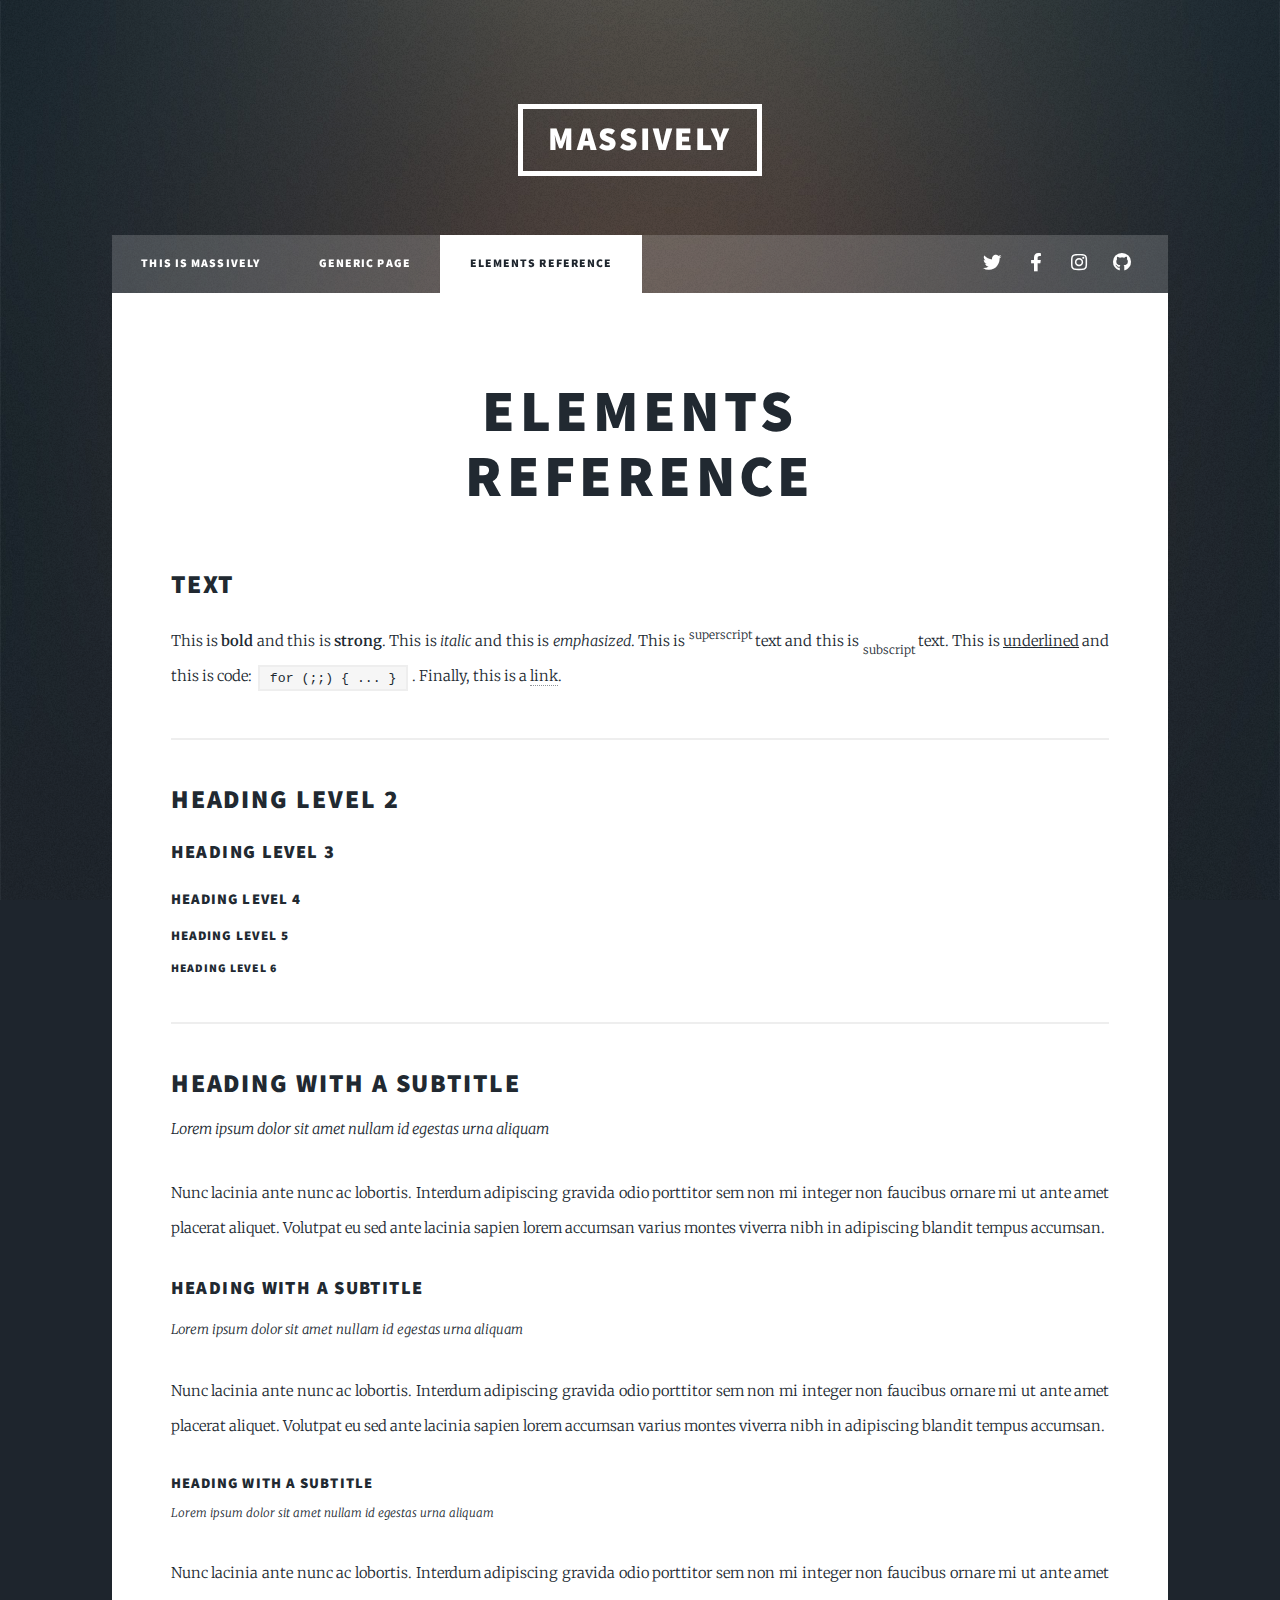
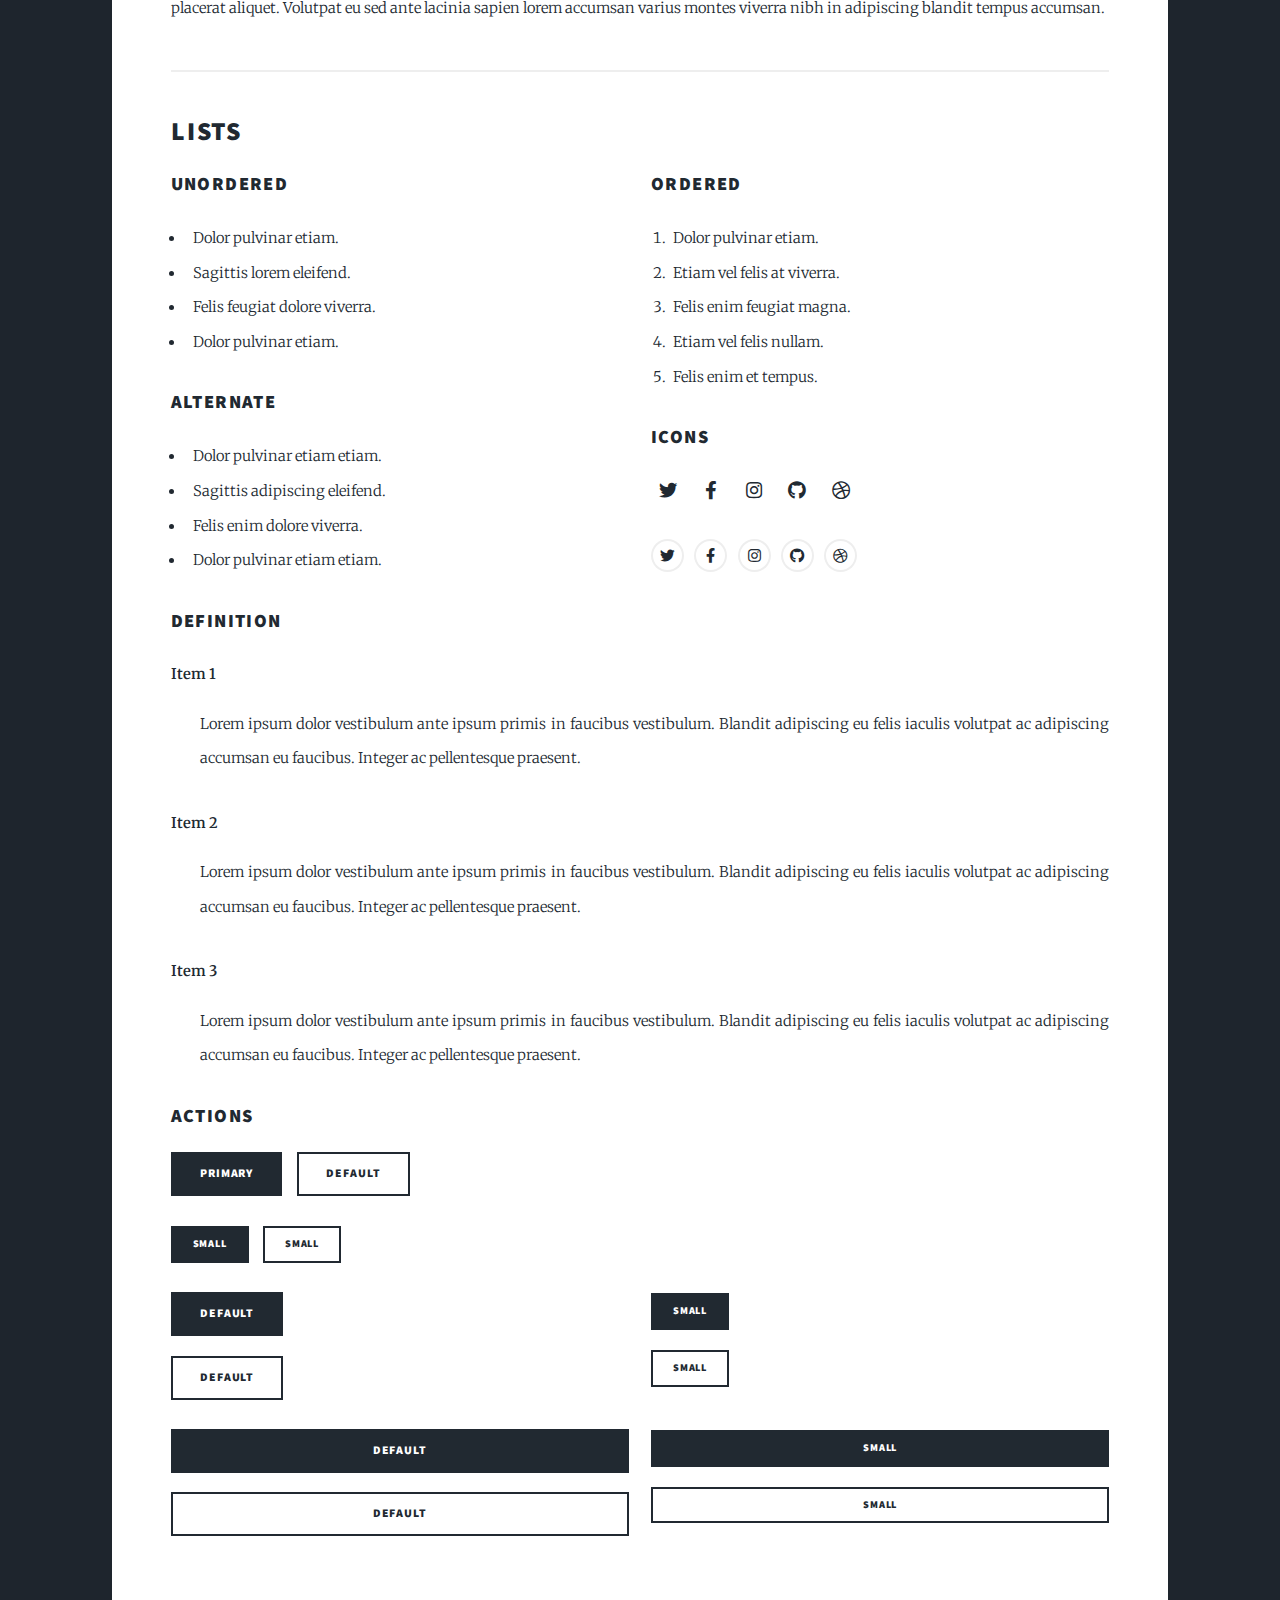
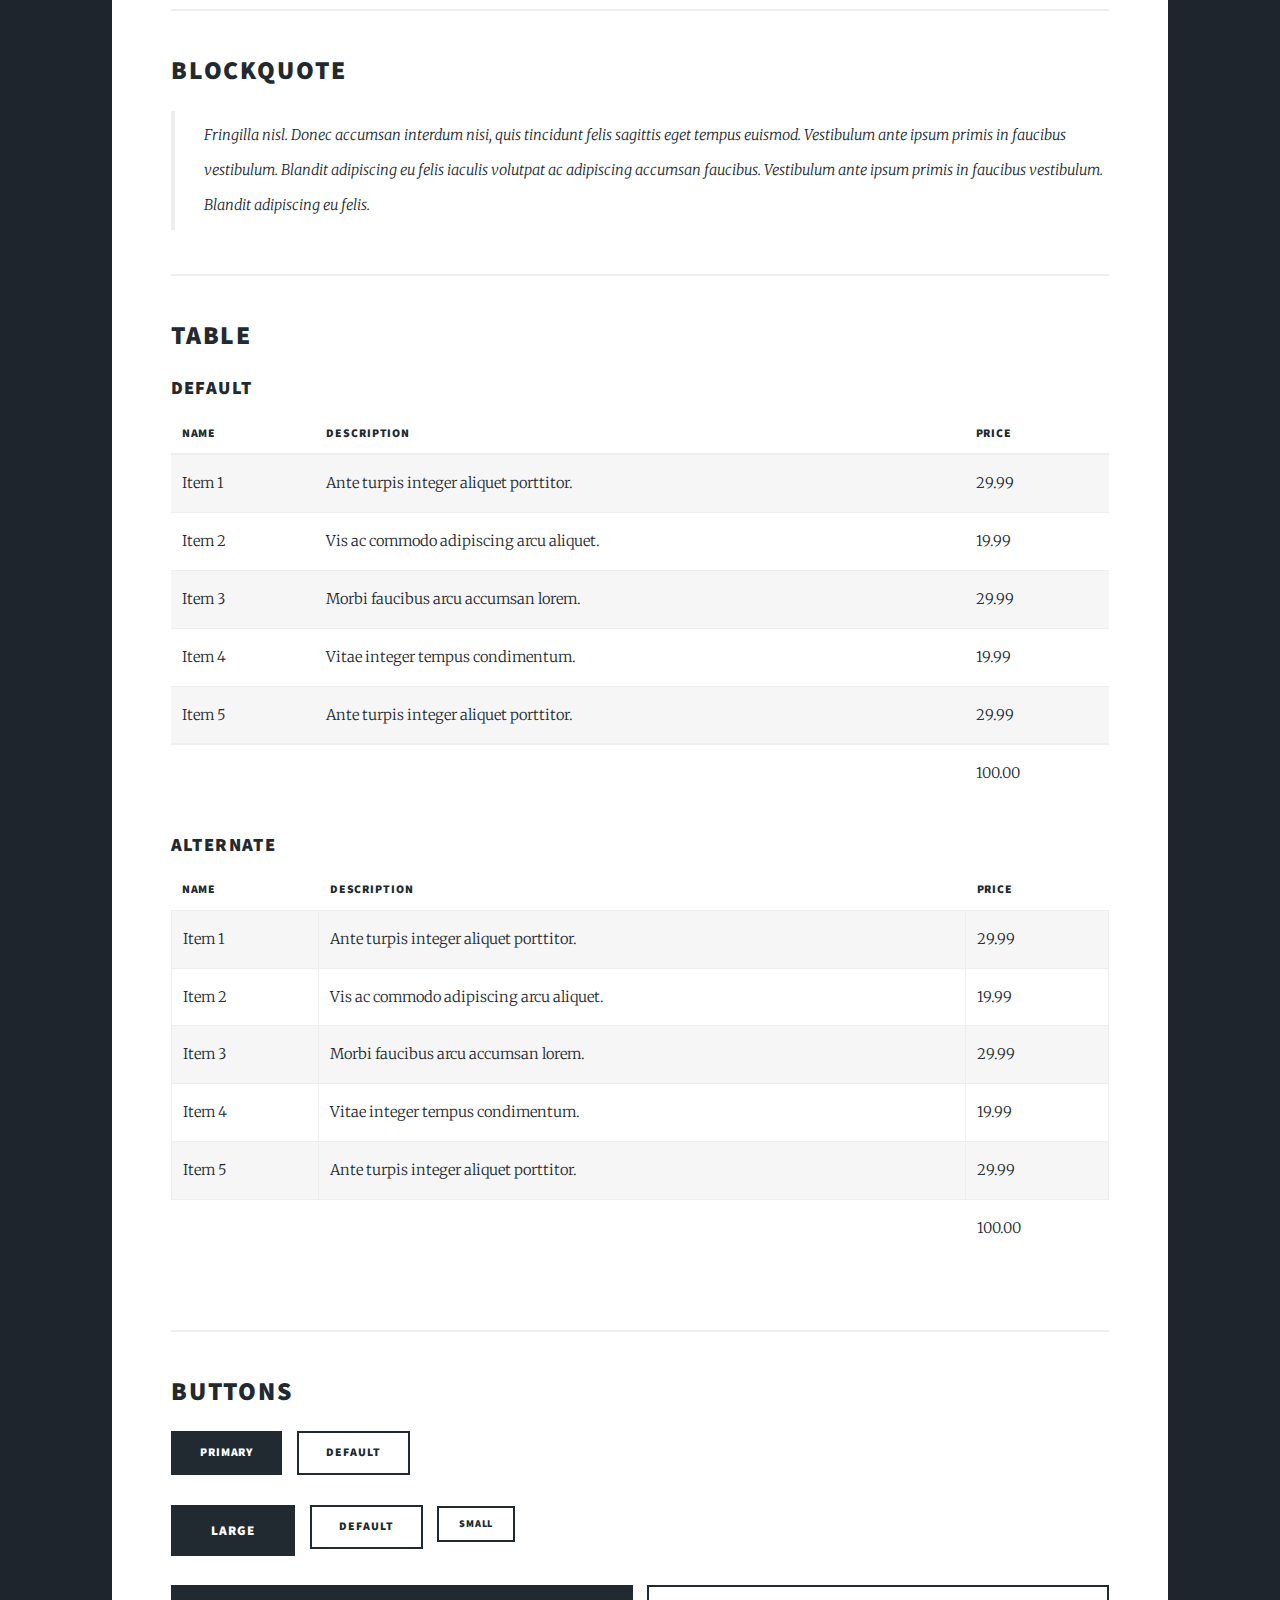
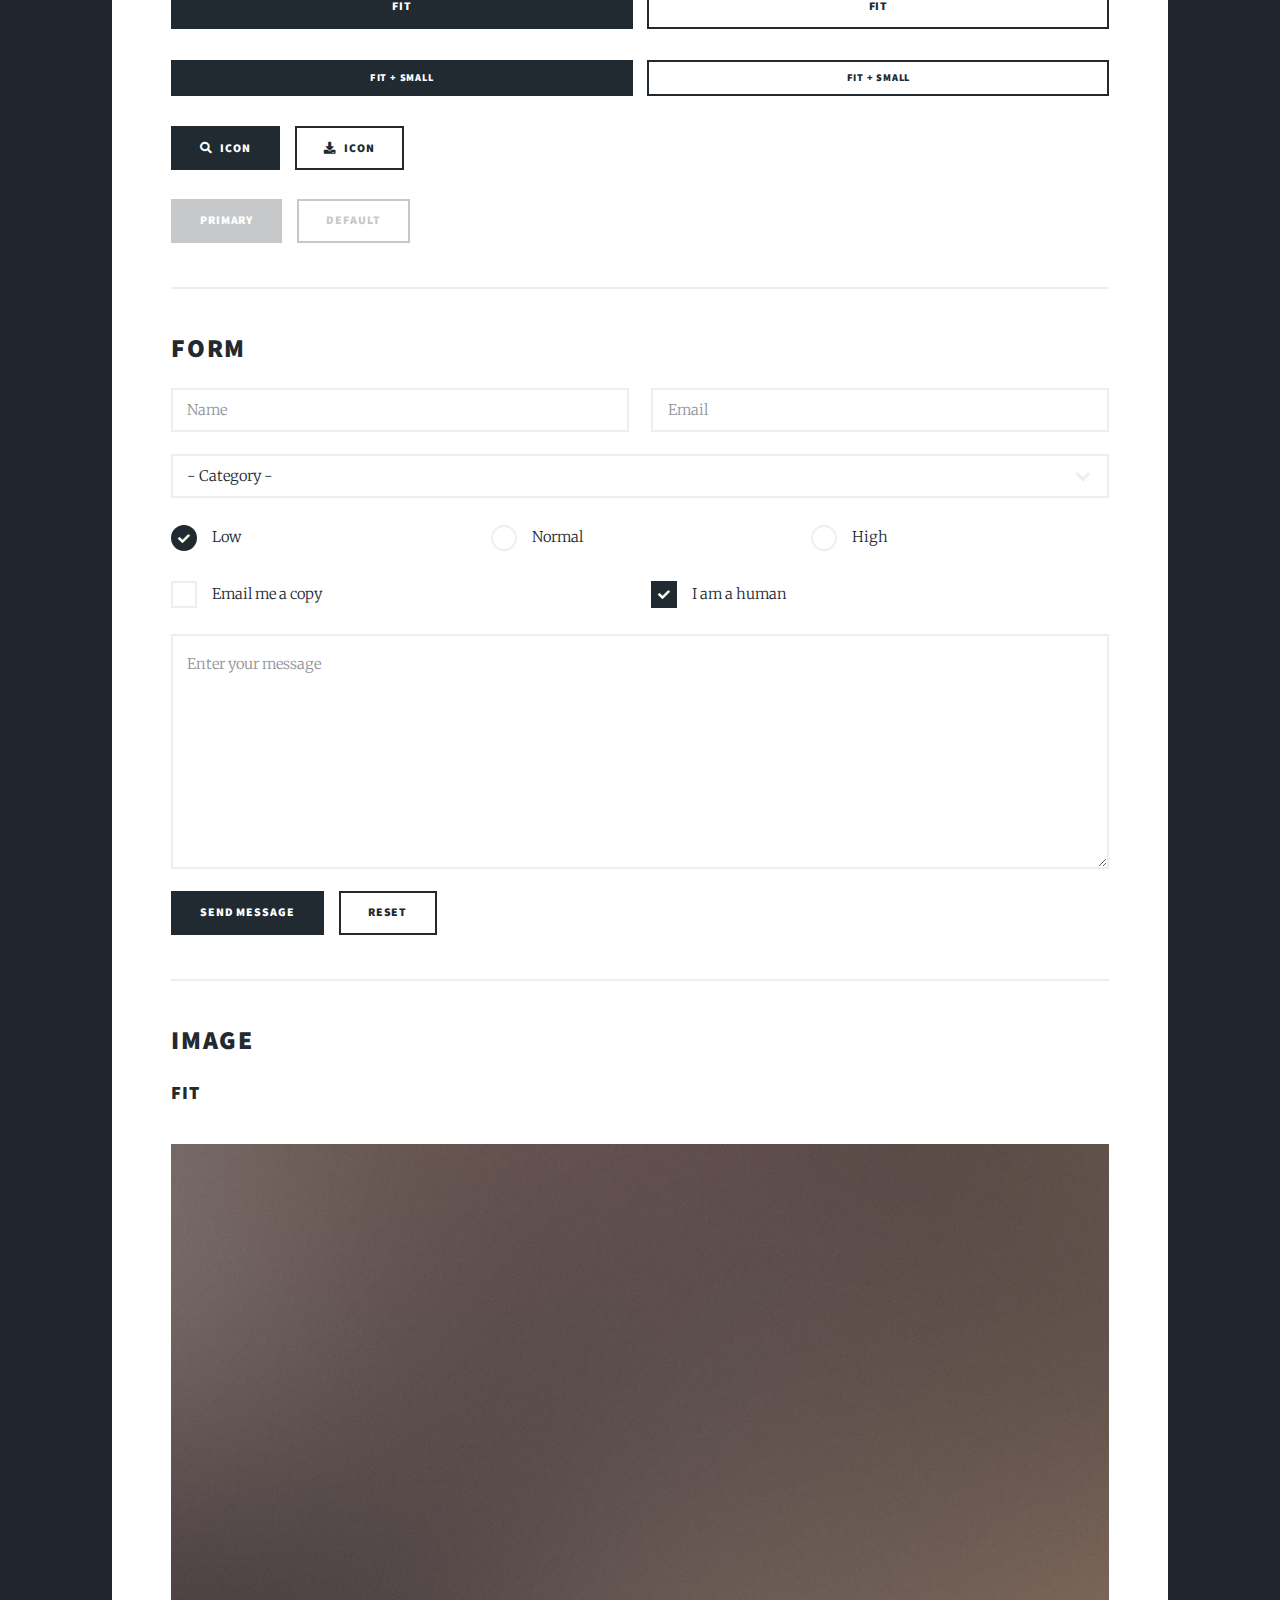
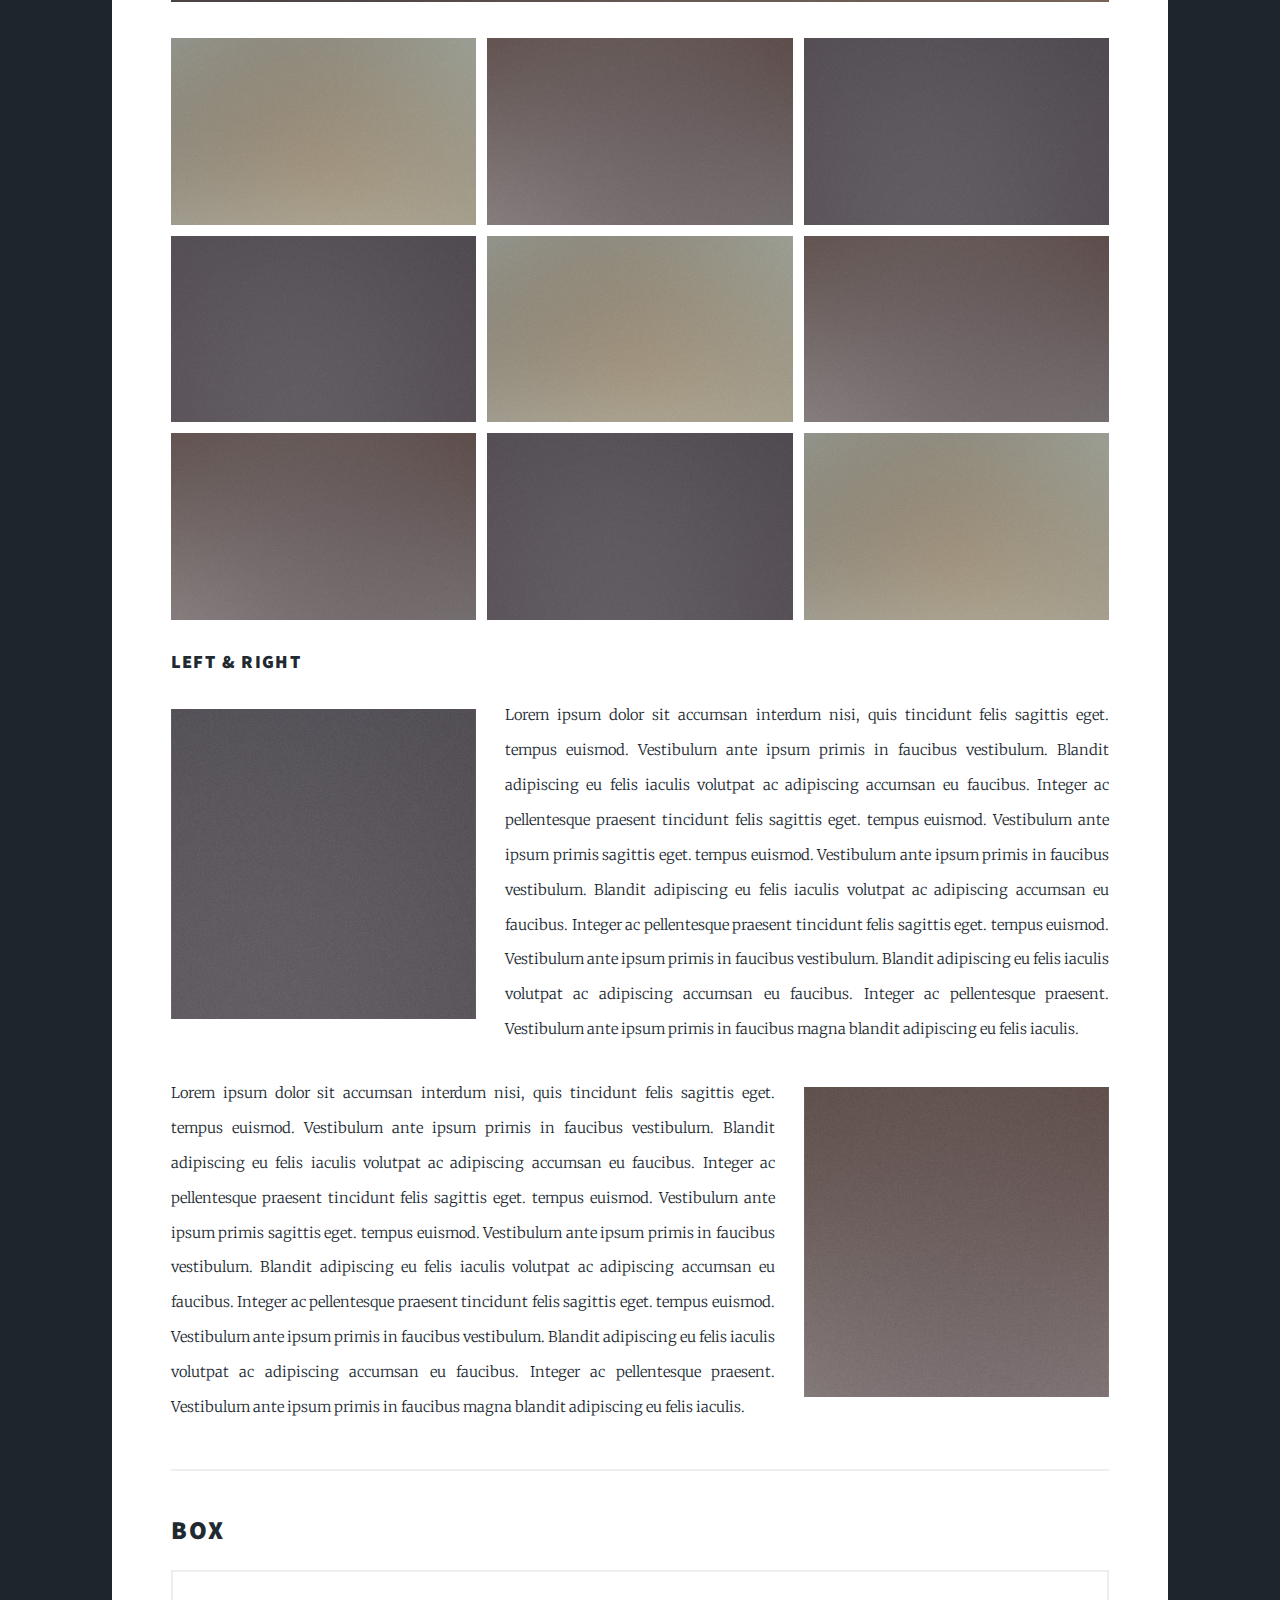
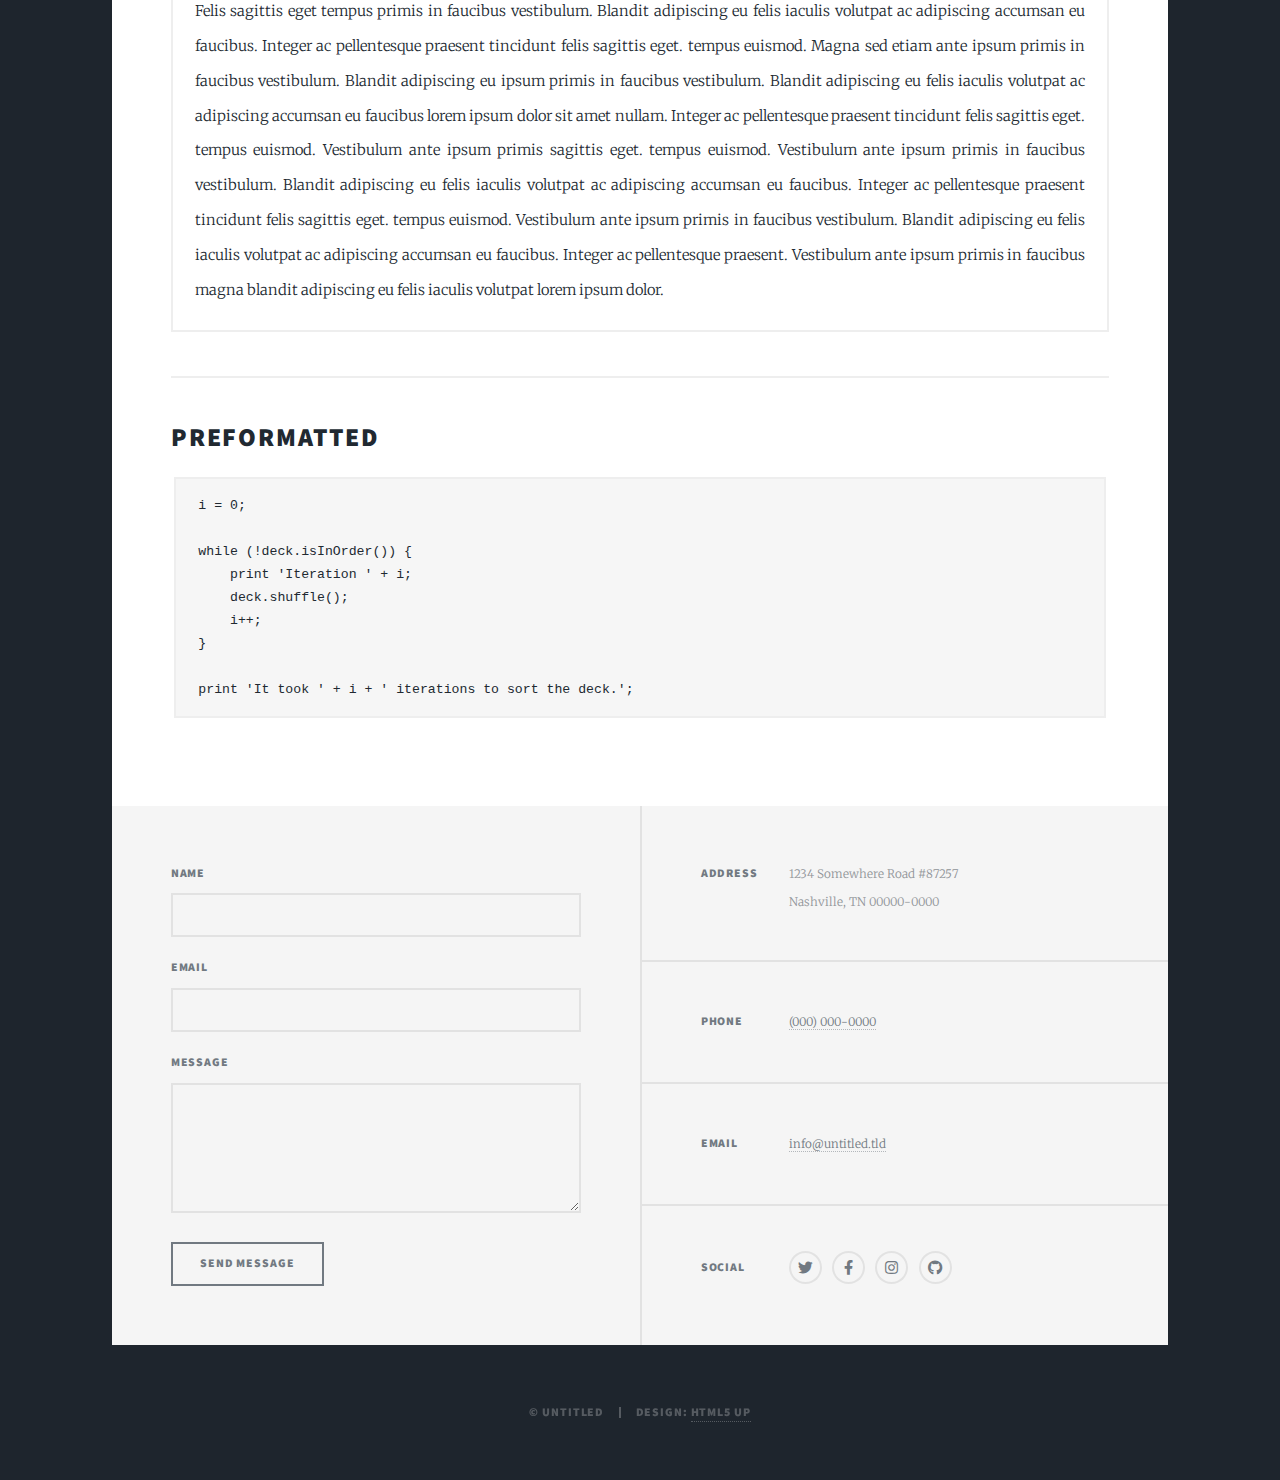
==== elements.html @ b4179464 "Add files via upload" ====
<!DOCTYPE HTML>
<!--
	Massively by HTML5 UP
	html5up.net | @ajlkn
	Free for personal and commercial use under the CCA 3.0 license (html5up.net/license)
-->
<html>
	<head>
		<title>Elements Reference - Massively by HTML5 UP</title>
		<meta charset="utf-8" />
		<meta name="viewport" content="width=device-width, initial-scale=1, user-scalable=no" />
		<link rel="stylesheet" href="assets/css/main.css" />
		<noscript><link rel="stylesheet" href="assets/css/noscript.css" /></noscript>
	</head>
	<body class="is-preload">

		<!-- Wrapper -->
			<div id="wrapper">

				<!-- Header -->
					<header id="header">
						<a href="index.html" class="logo">Massively</a>
					</header>

				<!-- Nav -->
					<nav id="nav">
						<ul class="links">
							<li><a href="index.html">This is Massively</a></li>
							<li><a href="generic.html">Generic Page</a></li>
							<li class="active"><a href="elements.html">Elements Reference</a></li>
						</ul>
						<ul class="icons">
							<li><a href="#" class="icon brands fa-twitter"><span class="label">Twitter</span></a></li>
							<li><a href="#" class="icon brands fa-facebook-f"><span class="label">Facebook</span></a></li>
							<li><a href="#" class="icon brands fa-instagram"><span class="label">Instagram</span></a></li>
							<li><a href="#" class="icon brands fa-github"><span class="label">GitHub</span></a></li>
						</ul>
					</nav>

				<!-- Main -->
					<div id="main">

						<!-- Post -->
							<section class="post">
								<header class="major">
									<h1>Elements<br />
									Reference</h1>
								</header>

								<!-- Text stuff -->
									<h2>Text</h2>
									<p>This is <b>bold</b> and this is <strong>strong</strong>. This is <i>italic</i> and this is <em>emphasized</em>.
									This is <sup>superscript</sup> text and this is <sub>subscript</sub> text.
									This is <u>underlined</u> and this is code: <code>for (;;) { ... }</code>.
									Finally, this is a <a href="#">link</a>.</p>
									<hr />
									<h2>Heading Level 2</h2>
									<h3>Heading Level 3</h3>
									<h4>Heading Level 4</h4>
									<h5>Heading Level 5</h5>
									<h6>Heading Level 6</h6>
									<hr />
									<header>
										<h2>Heading with a Subtitle</h2>
										<p>Lorem ipsum dolor sit amet nullam id egestas urna aliquam</p>
									</header>
									<p>Nunc lacinia ante nunc ac lobortis. Interdum adipiscing gravida odio porttitor sem non mi integer non faucibus ornare mi ut ante amet placerat aliquet. Volutpat eu sed ante lacinia sapien lorem accumsan varius montes viverra nibh in adipiscing blandit tempus accumsan.</p>
									<header>
										<h3>Heading with a Subtitle</h3>
										<p>Lorem ipsum dolor sit amet nullam id egestas urna aliquam</p>
									</header>
									<p>Nunc lacinia ante nunc ac lobortis. Interdum adipiscing gravida odio porttitor sem non mi integer non faucibus ornare mi ut ante amet placerat aliquet. Volutpat eu sed ante lacinia sapien lorem accumsan varius montes viverra nibh in adipiscing blandit tempus accumsan.</p>
									<header>
										<h4>Heading with a Subtitle</h4>
										<p>Lorem ipsum dolor sit amet nullam id egestas urna aliquam</p>
									</header>
									<p>Nunc lacinia ante nunc ac lobortis. Interdum adipiscing gravida odio porttitor sem non mi integer non faucibus ornare mi ut ante amet placerat aliquet. Volutpat eu sed ante lacinia sapien lorem accumsan varius montes viverra nibh in adipiscing blandit tempus accumsan.</p>

									<hr />

								<!-- Lists -->
									<h2>Lists</h2>
									<div class="row">
										<div class="col-6 col-12-small">

											<h3>Unordered</h3>
											<ul>
												<li>Dolor pulvinar etiam.</li>
												<li>Sagittis lorem eleifend.</li>
												<li>Felis feugiat dolore viverra.</li>
												<li>Dolor pulvinar etiam.</li>
											</ul>

											<h3>Alternate</h3>
											<ul class="alt">
												<li>Dolor pulvinar etiam etiam.</li>
												<li>Sagittis adipiscing eleifend.</li>
												<li>Felis enim dolore viverra.</li>
												<li>Dolor pulvinar etiam etiam.</li>
											</ul>

										</div>
										<div class="col-6 col-12-small">

											<h3>Ordered</h3>
											<ol>
												<li>Dolor pulvinar etiam.</li>
												<li>Etiam vel felis at viverra.</li>
												<li>Felis enim feugiat magna.</li>
												<li>Etiam vel felis nullam.</li>
												<li>Felis enim et tempus.</li>
											</ol>

											<h3>Icons</h3>
											<ul class="icons">
												<li><a href="#" class="icon brands fa-twitter"><span class="label">Twitter</span></a></li>
												<li><a href="#" class="icon brands fa-facebook-f"><span class="label">Facebook</span></a></li>
												<li><a href="#" class="icon brands fa-instagram"><span class="label">Instagram</span></a></li>
												<li><a href="#" class="icon brands fa-github"><span class="label">Github</span></a></li>
												<li><a href="#" class="icon brands fa-dribbble"><span class="label">Dribbble</span></a></li>
											</ul>
											<ul class="icons alt">
												<li><a href="#" class="icon brands alt fa-twitter"><span class="label">Twitter</span></a></li>
												<li><a href="#" class="icon brands alt fa-facebook-f"><span class="label">Facebook</span></a></li>
												<li><a href="#" class="icon brands alt fa-instagram"><span class="label">Instagram</span></a></li>
												<li><a href="#" class="icon brands alt fa-github"><span class="label">Github</span></a></li>
												<li><a href="#" class="icon brands alt fa-dribbble"><span class="label">Dribbble</span></a></li>
											</ul>

										</div>
									</div>
									<h3>Definition</h3>
									<dl>
										<dt>Item 1</dt>
										<dd>
											<p>Lorem ipsum dolor vestibulum ante ipsum primis in faucibus vestibulum. Blandit adipiscing eu felis iaculis volutpat ac adipiscing accumsan eu faucibus. Integer ac pellentesque praesent.</p>
										</dd>
										<dt>Item 2</dt>
										<dd>
											<p>Lorem ipsum dolor vestibulum ante ipsum primis in faucibus vestibulum. Blandit adipiscing eu felis iaculis volutpat ac adipiscing accumsan eu faucibus. Integer ac pellentesque praesent.</p>
										</dd>
										<dt>Item 3</dt>
										<dd>
											<p>Lorem ipsum dolor vestibulum ante ipsum primis in faucibus vestibulum. Blandit adipiscing eu felis iaculis volutpat ac adipiscing accumsan eu faucibus. Integer ac pellentesque praesent.</p>
										</dd>
									</dl>

									<h3>Actions</h3>
									<ul class="actions">
										<li><a href="#" class="button primary">Primary</a></li>
										<li><a href="#" class="button">Default</a></li>
									</ul>
									<ul class="actions small">
										<li><a href="#" class="button primary small">Small</a></li>
										<li><a href="#" class="button small">Small</a></li>
									</ul>
									<div class="row">
										<div class="col-6 col-12-small">
											<ul class="actions stacked">
												<li><a href="#" class="button primary">Default</a></li>
												<li><a href="#" class="button">Default</a></li>
											</ul>
										</div>
										<div class="col-6 col-12-small">
											<ul class="actions stacked">
												<li><a href="#" class="button primary small">Small</a></li>
												<li><a href="#" class="button small">Small</a></li>
											</ul>
										</div>
									</div>
									<div class="row">
										<div class="col-6 col-12-small">
											<ul class="actions stacked">
												<li><a href="#" class="button primary fit">Default</a></li>
												<li><a href="#" class="button fit">Default</a></li>
											</ul>
										</div>
										<div class="col-6 col-12-small">
											<ul class="actions stacked">
												<li><a href="#" class="button primary small fit">Small</a></li>
												<li><a href="#" class="button small fit">Small</a></li>
											</ul>
										</div>
									</div>

									<hr />

								<!-- Blockquote -->
									<h2>Blockquote</h2>
									<blockquote>Fringilla nisl. Donec accumsan interdum nisi, quis tincidunt felis sagittis eget tempus euismod. Vestibulum ante ipsum primis in faucibus vestibulum. Blandit adipiscing eu felis iaculis volutpat ac adipiscing accumsan faucibus. Vestibulum ante ipsum primis in faucibus vestibulum. Blandit adipiscing eu felis.</blockquote>

									<hr />

								<!-- Table -->
									<h2>Table</h2>

									<h3>Default</h3>
									<div class="table-wrapper">
										<table>
											<thead>
												<tr>
													<th>Name</th>
													<th>Description</th>
													<th>Price</th>
												</tr>
											</thead>
											<tbody>
												<tr>
													<td>Item 1</td>
													<td>Ante turpis integer aliquet porttitor.</td>
													<td>29.99</td>
												</tr>
												<tr>
													<td>Item 2</td>
													<td>Vis ac commodo adipiscing arcu aliquet.</td>
													<td>19.99</td>
												</tr>
												<tr>
													<td>Item 3</td>
													<td> Morbi faucibus arcu accumsan lorem.</td>
													<td>29.99</td>
												</tr>
												<tr>
													<td>Item 4</td>
													<td>Vitae integer tempus condimentum.</td>
													<td>19.99</td>
												</tr>
												<tr>
													<td>Item 5</td>
													<td>Ante turpis integer aliquet porttitor.</td>
													<td>29.99</td>
												</tr>
											</tbody>
											<tfoot>
												<tr>
													<td colspan="2"></td>
													<td>100.00</td>
												</tr>
											</tfoot>
										</table>
									</div>

									<h3>Alternate</h3>
									<div class="table-wrapper">
										<table class="alt">
											<thead>
												<tr>
													<th>Name</th>
													<th>Description</th>
													<th>Price</th>
												</tr>
											</thead>
											<tbody>
												<tr>
													<td>Item 1</td>
													<td>Ante turpis integer aliquet porttitor.</td>
													<td>29.99</td>
												</tr>
												<tr>
													<td>Item 2</td>
													<td>Vis ac commodo adipiscing arcu aliquet.</td>
													<td>19.99</td>
												</tr>
												<tr>
													<td>Item 3</td>
													<td> Morbi faucibus arcu accumsan lorem.</td>
													<td>29.99</td>
												</tr>
												<tr>
													<td>Item 4</td>
													<td>Vitae integer tempus condimentum.</td>
													<td>19.99</td>
												</tr>
												<tr>
													<td>Item 5</td>
													<td>Ante turpis integer aliquet porttitor.</td>
													<td>29.99</td>
												</tr>
											</tbody>
											<tfoot>
												<tr>
													<td colspan="2"></td>
													<td>100.00</td>
												</tr>
											</tfoot>
										</table>
									</div>

									<hr />

								<!-- Buttons -->
									<h2>Buttons</h2>
									<ul class="actions">
										<li><a href="#" class="button primary">Primary</a></li>
										<li><a href="#" class="button">Default</a></li>
									</ul>
									<ul class="actions">
										<li><a href="#" class="button primary large">Large</a></li>
										<li><a href="#" class="button">Default</a></li>
										<li><a href="#" class="button small">Small</a></li>
									</ul>
									<ul class="actions fit">
										<li><a href="#" class="button primary fit">Fit</a></li>
										<li><a href="#" class="button fit">Fit</a></li>
									</ul>
									<ul class="actions fit small">
										<li><a href="#" class="button primary fit small">Fit + Small</a></li>
										<li><a href="#" class="button fit small">Fit + Small</a></li>
									</ul>
									<ul class="actions">
										<li><a href="#" class="button primary icon solid fa-search">Icon</a></li>
										<li><a href="#" class="button icon solid fa-download">Icon</a></li>
									</ul>
									<ul class="actions">
										<li><span class="button primary disabled">Primary</span></li>
										<li><span class="button disabled">Default</span></li>
									</ul>

									<hr />

								<!-- Form -->
									<h2>Form</h2>

									<form method="post" action="#">
										<div class="row gtr-uniform">
											<div class="col-6 col-12-xsmall">
												<input type="text" name="demo-name" id="demo-name" value="" placeholder="Name" />
											</div>
											<div class="col-6 col-12-xsmall">
												<input type="email" name="demo-email" id="demo-email" value="" placeholder="Email" />
											</div>
											<!-- Break -->
											<div class="col-12">
												<select name="demo-category" id="demo-category">
													<option value="">- Category -</option>
													<option value="1">Manufacturing</option>
													<option value="1">Shipping</option>
													<option value="1">Administration</option>
													<option value="1">Human Resources</option>
												</select>
											</div>
											<!-- Break -->
											<div class="col-4 col-12-small">
												<input type="radio" id="demo-priority-low" name="demo-priority" checked>
												<label for="demo-priority-low">Low</label>
											</div>
											<div class="col-4 col-12-small">
												<input type="radio" id="demo-priority-normal" name="demo-priority">
												<label for="demo-priority-normal">Normal</label>
											</div>
											<div class="col-4 col-12-small">
												<input type="radio" id="demo-priority-high" name="demo-priority">
												<label for="demo-priority-high">High</label>
											</div>
											<!-- Break -->
											<div class="col-6 col-12-small">
												<input type="checkbox" id="demo-copy" name="demo-copy">
												<label for="demo-copy">Email me a copy</label>
											</div>
											<div class="col-6 col-12-small">
												<input type="checkbox" id="demo-human" name="demo-human" checked>
												<label for="demo-human">I am a human</label>
											</div>
											<!-- Break -->
											<div class="col-12">
												<textarea name="demo-message" id="demo-message" placeholder="Enter your message" rows="6"></textarea>
											</div>
											<!-- Break -->
											<div class="col-12">
												<ul class="actions">
													<li><input type="submit" value="Send Message" class="primary" /></li>
													<li><input type="reset" value="Reset" /></li>
												</ul>
											</div>
										</div>
									</form>

									<hr />

								<!-- Image -->
									<h2>Image</h2>

									<h3>Fit</h3>
									<span class="image fit"><img src="images/pic01.jpg" alt="" /></span>
									<div class="box alt">
										<div class="row gtr-50 gtr-uniform">
											<div class="col-4"><span class="image fit"><img src="images/pic02.jpg" alt="" /></span></div>
											<div class="col-4"><span class="image fit"><img src="images/pic03.jpg" alt="" /></span></div>
											<div class="col-4"><span class="image fit"><img src="images/pic04.jpg" alt="" /></span></div>
											<!-- Break -->
											<div class="col-4"><span class="image fit"><img src="images/pic04.jpg" alt="" /></span></div>
											<div class="col-4"><span class="image fit"><img src="images/pic02.jpg" alt="" /></span></div>
											<div class="col-4"><span class="image fit"><img src="images/pic03.jpg" alt="" /></span></div>
											<!-- Break -->
											<div class="col-4"><span class="image fit"><img src="images/pic03.jpg" alt="" /></span></div>
											<div class="col-4"><span class="image fit"><img src="images/pic04.jpg" alt="" /></span></div>
											<div class="col-4"><span class="image fit"><img src="images/pic02.jpg" alt="" /></span></div>
										</div>
									</div>

									<h3>Left &amp; Right</h3>
									<p><span class="image left"><img src="images/pic08.jpg" alt="" /></span>Lorem ipsum dolor sit accumsan interdum nisi, quis tincidunt felis sagittis eget. tempus euismod. Vestibulum ante ipsum primis in faucibus vestibulum. Blandit adipiscing eu felis iaculis volutpat ac adipiscing accumsan eu faucibus. Integer ac pellentesque praesent tincidunt felis sagittis eget. tempus euismod. Vestibulum ante ipsum primis sagittis eget. tempus euismod. Vestibulum ante ipsum primis in faucibus vestibulum. Blandit adipiscing eu felis iaculis volutpat ac adipiscing accumsan eu faucibus. Integer ac pellentesque praesent tincidunt felis sagittis eget. tempus euismod. Vestibulum ante ipsum primis in faucibus vestibulum. Blandit adipiscing eu felis iaculis volutpat ac adipiscing accumsan eu faucibus. Integer ac pellentesque praesent. Vestibulum ante ipsum primis in faucibus magna blandit adipiscing eu felis iaculis.</p>
									<p><span class="image right"><img src="images/pic09.jpg" alt="" /></span>Lorem ipsum dolor sit accumsan interdum nisi, quis tincidunt felis sagittis eget. tempus euismod. Vestibulum ante ipsum primis in faucibus vestibulum. Blandit adipiscing eu felis iaculis volutpat ac adipiscing accumsan eu faucibus. Integer ac pellentesque praesent tincidunt felis sagittis eget. tempus euismod. Vestibulum ante ipsum primis sagittis eget. tempus euismod. Vestibulum ante ipsum primis in faucibus vestibulum. Blandit adipiscing eu felis iaculis volutpat ac adipiscing accumsan eu faucibus. Integer ac pellentesque praesent tincidunt felis sagittis eget. tempus euismod. Vestibulum ante ipsum primis in faucibus vestibulum. Blandit adipiscing eu felis iaculis volutpat ac adipiscing accumsan eu faucibus. Integer ac pellentesque praesent. Vestibulum ante ipsum primis in faucibus magna blandit adipiscing eu felis iaculis.</p>

									<hr />

								<!-- Box -->
									<h2>Box</h2>
									<div class="box">
										<p>Felis sagittis eget tempus primis in faucibus vestibulum. Blandit adipiscing eu felis iaculis volutpat ac adipiscing accumsan eu faucibus. Integer ac pellentesque praesent tincidunt felis sagittis eget. tempus euismod. Magna sed etiam ante ipsum primis in faucibus vestibulum. Blandit adipiscing eu ipsum primis in faucibus vestibulum. Blandit adipiscing eu felis iaculis volutpat ac adipiscing accumsan eu faucibus lorem ipsum dolor sit amet nullam. Integer ac pellentesque praesent tincidunt felis sagittis eget. tempus euismod. Vestibulum ante ipsum primis sagittis eget. tempus euismod. Vestibulum ante ipsum primis in faucibus vestibulum. Blandit adipiscing eu felis iaculis volutpat ac adipiscing accumsan eu faucibus. Integer ac pellentesque praesent tincidunt felis sagittis eget. tempus euismod. Vestibulum ante ipsum primis in faucibus vestibulum. Blandit adipiscing eu felis iaculis volutpat ac adipiscing accumsan eu faucibus. Integer ac pellentesque praesent. Vestibulum ante ipsum primis in faucibus magna blandit adipiscing eu felis iaculis volutpat lorem ipsum dolor.</p>
									</div>

									<hr />

								<!-- Preformatted Code -->
									<h2>Preformatted</h2>
									<pre><code>i = 0;

while (!deck.isInOrder()) {
    print 'Iteration ' + i;
    deck.shuffle();
    i++;
}

print 'It took ' + i + ' iterations to sort the deck.';
</code></pre>

							</section>

					</div>

				<!-- Footer -->
					<footer id="footer">
						<section>
							<form method="post" action="#">
								<div class="fields">
									<div class="field">
										<label for="name">Name</label>
										<input type="text" name="name" id="name" />
									</div>
									<div class="field">
										<label for="email">Email</label>
										<input type="text" name="email" id="email" />
									</div>
									<div class="field">
										<label for="message">Message</label>
										<textarea name="message" id="message" rows="3"></textarea>
									</div>
								</div>
								<ul class="actions">
									<li><input type="submit" value="Send Message" /></li>
								</ul>
							</form>
						</section>
						<section class="split contact">
							<section class="alt">
								<h3>Address</h3>
								<p>1234 Somewhere Road #87257<br />
								Nashville, TN 00000-0000</p>
							</section>
							<section>
								<h3>Phone</h3>
								<p><a href="#">(000) 000-0000</a></p>
							</section>
							<section>
								<h3>Email</h3>
								<p><a href="#">info@untitled.tld</a></p>
							</section>
							<section>
								<h3>Social</h3>
								<ul class="icons alt">
									<li><a href="#" class="icon brands alt fa-twitter"><span class="label">Twitter</span></a></li>
									<li><a href="#" class="icon brands alt fa-facebook-f"><span class="label">Facebook</span></a></li>
									<li><a href="#" class="icon brands alt fa-instagram"><span class="label">Instagram</span></a></li>
									<li><a href="#" class="icon brands alt fa-github"><span class="label">GitHub</span></a></li>
								</ul>
							</section>
						</section>
					</footer>

				<!-- Copyright -->
					<div id="copyright">
						<ul><li>&copy; Untitled</li><li>Design: <a href="https://html5up.net">HTML5 UP</a></li></ul>
					</div>

			</div>

		<!-- Scripts -->
			<script src="assets/js/jquery.min.js"></script>
			<script src="assets/js/jquery.scrollex.min.js"></script>
			<script src="assets/js/jquery.scrolly.min.js"></script>
			<script src="assets/js/browser.min.js"></script>
			<script src="assets/js/breakpoints.min.js"></script>
			<script src="assets/js/util.js"></script>
			<script src="assets/js/main.js"></script>

	</body>
</html>
---- assets/css/main.css ----
@import url(fontawesome-all.min.css);
@import url("https://fonts.googleapis.com/css?family=Merriweather:300,700,300italic,700italic|Source+Sans+Pro:900");

/*
	Massively by HTML5 UP
	html5up.net | @ajlkn
	Free for personal and commercial use under the CCA 3.0 license (html5up.net/license)
*/

html, body, div, span, applet, object,
iframe, h1, h2, h3, h4, h5, h6, p, blockquote,
pre, a, abbr, acronym, address, big, cite,
code, del, dfn, em, img, ins, kbd, q, s, samp,
small, strike, strong, sub, sup, tt, var, b,
u, i, center, dl, dt, dd, ol, ul, li, fieldset,
form, label, legend, table, caption, tbody,
tfoot, thead, tr, th, td, article, aside,
canvas, details, embed, figure, figcaption,
footer, header, hgroup, menu, nav, output, ruby,
section, summary, time, mark, audio, video {
	margin: 0;
	padding: 0;
	border: 0;
	font-size: 100%;
	font: inherit;
	vertical-align: baseline;}

article, aside, details, figcaption, figure,
footer, header, hgroup, menu, nav, section {
	display: block;}

body {
	line-height: 1;
}

ol, ul {
	list-style: none;
}

blockquote, q {
	quotes: none;
}

	blockquote:before, blockquote:after, q:before, q:after {
		content: '';
		content: none;
	}

table {
	border-collapse: collapse;
	border-spacing: 0;
}

body {
	-webkit-text-size-adjust: none;
}

mark {
	background-color: transparent;
	color: inherit;
}

input::-moz-focus-inner {
	border: 0;
	padding: 0;
}

input, select, textarea {
	-moz-appearance: none;
	-webkit-appearance: none;
	-ms-appearance: none;
	appearance: none;
}

/* Basic */

	@-ms-viewport {
		width: device-width;
	}

	body {
		-ms-overflow-style: scrollbar;
	}

	@media screen and (max-width: 480px) {

		html, body {
			min-width: 320px;
		}

	}

	html {
		box-sizing: border-box;
	}

	*, *:before, *:after {
		box-sizing: inherit;
	}

	body {
		background-color: #1e252d;
	}

		body.is-preload *, body.is-preload *:before, body.is-preload *:after {
			-moz-animation: none !important;
			-webkit-animation: none !important;
			-ms-animation: none !important;
			animation: none !important;
			-moz-transition: none !important;
			-webkit-transition: none !important;
			-ms-transition: none !important;
			transition: none !important;
		}

/* Type */

	html {
		font-size: 16pt;
	}

		@media screen and (max-width: 1680px) {

			html {
				font-size: 12pt;
			}

		}

		@media screen and (max-width: 1280px) {

			html {
				font-size: 11pt;
			}

		}

		@media screen and (max-width: 360px) {

			html {
				font-size: 10pt;
			}

		}

	body {
		color: #212931;
	}

	body, input, select, textarea {
		font-family: "Merriweather", Georgia, serif;
		font-weight: 300;
		font-size: 1rem;
		line-height: 2.375;
	}

	a {
		-moz-transition: color 0.2s ease-in-out, background-color 0.2s ease-in-out, border-color 0.2s ease-in-out, box-shadow 0.2s ease-in-out;
		-webkit-transition: color 0.2s ease-in-out, background-color 0.2s ease-in-out, border-color 0.2s ease-in-out, box-shadow 0.2s ease-in-out;
		-ms-transition: color 0.2s ease-in-out, background-color 0.2s ease-in-out, border-color 0.2s ease-in-out, box-shadow 0.2s ease-in-out;
		transition: color 0.2s ease-in-out, background-color 0.2s ease-in-out, border-color 0.2s ease-in-out, box-shadow 0.2s ease-in-out;
		border-bottom: dotted 1px;
		text-decoration: none;
	}

		a:hover {
			border-bottom-color: transparent;
		}

	strong, b {
		font-weight: 600;
	}

	em, i {
		font-style: italic;
	}

	p {
		text-align: justify;
		margin: 0 0 2rem 0;
	}

	h1, h2, h3, h4, h5, h6 {
		font-family: "Source Sans Pro", Helvetica, sans-serif;
		font-weight: 900;
		line-height: 1.5;
		letter-spacing: 0.075em;
		text-transform: uppercase;
		margin: 0 0 1rem 0;
	}

		h1 a, h2 a, h3 a, h4 a, h5 a, h6 a {
			border-bottom: 0;
			color: inherit;
			text-decoration: none;
		}

	h1 {
		font-size: 4rem;
		line-height: 1.1;
		margin: 0 0 2rem 0;
	}

	h2 {
		font-size: 1.75rem;
		line-height: 1.3;
		margin: 0 0 1.5rem 0;
	}

	h3 {
		font-size: 1.25rem;
		margin: 0 0 1.5rem 0;
	}

	h4 {
		font-size: 1rem;
	}

	h5 {
		font-size: 0.9rem;
	}

	h6 {
		font-size: 0.8rem;
	}

	sub {
		font-size: 0.8rem;
		position: relative;
		top: 0.5rem;
	}

	sup {
		font-size: 0.8rem;
		position: relative;
		top: -0.5rem;
	}

	blockquote {
		border-left: solid 4px;
		font-style: italic;
		margin: 0 0 2rem 0;
		padding: 0.5rem 0 0.5rem 2rem;
	}

	code {
		border: solid 2px;
		font-family: "Courier New", monospace;
		font-size: 0.9rem;
		margin: 0 0.25rem;
		padding: 0.25rem 0.65rem;
	}

	pre {
		-webkit-overflow-scrolling: touch;
		font-family: "Courier New", monospace;
		font-size: 0.9rem;
		margin: 0 0 2rem 0;
	}

		pre code {
			display: block;
			line-height: 1.75;
			padding: 1rem 1.5rem;
			overflow-x: auto;
		}

	hr {
		border: 0;
		border-bottom: solid 2px;
		margin: 3rem 0;
	}

		hr.major {
			margin: 5rem 0;
		}

	.align-left {
		text-align: left;
	}

	.align-center {
		text-align: center;
	}

	.align-right {
		text-align: right;
	}

	input, select, textarea {
		color: #212931;
	}

	a {
		color: #212931;
		border-bottom-color: rgba(33, 41, 49, 0.5);
	}

		a:hover {
			border-bottom-color: transparent;
			color: #18bfef !important;
		}

	strong, b {
		color: #212931;
	}

	h1, h2, h3, h4, h5, h6 {
		color: #212931;
	}

	blockquote {
		border-left-color: #eeeeee;
	}

	code {
		background: rgba(220, 220, 220, 0.25);
		border-color: #eeeeee;
	}

	hr {
		border-bottom-color: #eeeeee;
	}

/* Row */

	.row {
		display: flex;
		flex-wrap: wrap;
		box-sizing: border-box;
		align-items: stretch;
	}

		.row > * {
			box-sizing: border-box;
		}

		.row.gtr-uniform > * > :last-child {
			margin-bottom: 0;
		}

		.row.aln-left {
			justify-content: flex-start;
		}

		.row.aln-center {
			justify-content: center;
		}

		.row.aln-right {
			justify-content: flex-end;
		}

		.row.aln-top {
			align-items: flex-start;
		}

		.row.aln-middle {
			align-items: center;
		}

		.row.aln-bottom {
			align-items: flex-end;
		}

		.row > .imp {
			order: -1;
		}

		.row > .col-1 {
			width: 8.33333%;
		}

		.row > .off-1 {
			margin-left: 8.33333%;
		}

		.row > .col-2 {
			width: 16.66667%;
		}

		.row > .off-2 {
			margin-left: 16.66667%;
		}

		.row > .col-3 {
			width: 25%;
		}

		.row > .off-3 {
			margin-left: 25%;
		}

		.row > .col-4 {
			width: 33.33333%;
		}

		.row > .off-4 {
			margin-left: 33.33333%;
		}

		.row > .col-5 {
			width: 41.66667%;
		}

		.row > .off-5 {
			margin-left: 41.66667%;
		}

		.row > .col-6 {
			width: 50%;
		}

		.row > .off-6 {
			margin-left: 50%;
		}

		.row > .col-7 {
			width: 58.33333%;
		}

		.row > .off-7 {
			margin-left: 58.33333%;
		}

		.row > .col-8 {
			width: 66.66667%;
		}

		.row > .off-8 {
			margin-left: 66.66667%;
		}

		.row > .col-9 {
			width: 75%;
		}

		.row > .off-9 {
			margin-left: 75%;
		}

		.row > .col-10 {
			width: 83.33333%;
		}

		.row > .off-10 {
			margin-left: 83.33333%;
		}

		.row > .col-11 {
			width: 91.66667%;
		}

		.row > .off-11 {
			margin-left: 91.66667%;
		}

		.row > .col-12 {
			width: 100%;
		}

		.row > .off-12 {
			margin-left: 100%;
		}

		.row.gtr-0 {
			margin-top: 0;
			margin-left: 0rem;
		}

			.row.gtr-0 > * {
				padding: 0 0 0 0rem;
			}

			.row.gtr-0.gtr-uniform {
				margin-top: 0rem;
			}

				.row.gtr-0.gtr-uniform > * {
					padding-top: 0rem;
				}

		.row.gtr-25 {
			margin-top: 0;
			margin-left: -0.375rem;
		}

			.row.gtr-25 > * {
				padding: 0 0 0 0.375rem;
			}

			.row.gtr-25.gtr-uniform {
				margin-top: -0.375rem;
			}

				.row.gtr-25.gtr-uniform > * {
					padding-top: 0.375rem;
				}

		.row.gtr-50 {
			margin-top: 0;
			margin-left: -0.75rem;
		}

			.row.gtr-50 > * {
				padding: 0 0 0 0.75rem;
			}

			.row.gtr-50.gtr-uniform {
				margin-top: -0.75rem;
			}

				.row.gtr-50.gtr-uniform > * {
					padding-top: 0.75rem;
				}

		.row {
			margin-top: 0;
			margin-left: -1.5rem;
		}

			.row > * {
				padding: 0 0 0 1.5rem;
			}

			.row.gtr-uniform {
				margin-top: -1.5rem;
			}

				.row.gtr-uniform > * {
					padding-top: 1.5rem;
				}

		.row.gtr-150 {
			margin-top: 0;
			margin-left: -2.25rem;
		}

			.row.gtr-150 > * {
				padding: 0 0 0 2.25rem;
			}

			.row.gtr-150.gtr-uniform {
				margin-top: -2.25rem;
			}

				.row.gtr-150.gtr-uniform > * {
					padding-top: 2.25rem;
				}

		.row.gtr-200 {
			margin-top: 0;
			margin-left: -3rem;
		}

			.row.gtr-200 > * {
				padding: 0 0 0 3rem;
			}

			.row.gtr-200.gtr-uniform {
				margin-top: -3rem;
			}

				.row.gtr-200.gtr-uniform > * {
					padding-top: 3rem;
				}

		@media screen and (max-width: 1680px) {

			.row {
				display: flex;
				flex-wrap: wrap;
				box-sizing: border-box;
				align-items: stretch;
			}

				.row > * {
					box-sizing: border-box;
				}

				.row.gtr-uniform > * > :last-child {
					margin-bottom: 0;
				}

				.row.aln-left {
					justify-content: flex-start;
				}

				.row.aln-center {
					justify-content: center;
				}

				.row.aln-right {
					justify-content: flex-end;
				}

				.row.aln-top {
					align-items: flex-start;
				}

				.row.aln-middle {
					align-items: center;
				}

				.row.aln-bottom {
					align-items: flex-end;
				}

				.row > .imp-xlarge {
					order: -1;
				}

				.row > .col-1-xlarge {
					width: 8.33333%;
				}

				.row > .off-1-xlarge {
					margin-left: 8.33333%;
				}

				.row > .col-2-xlarge {
					width: 16.66667%;
				}

				.row > .off-2-xlarge {
					margin-left: 16.66667%;
				}

				.row > .col-3-xlarge {
					width: 25%;
				}

				.row > .off-3-xlarge {
					margin-left: 25%;
				}

				.row > .col-4-xlarge {
					width: 33.33333%;
				}

				.row > .off-4-xlarge {
					margin-left: 33.33333%;
				}

				.row > .col-5-xlarge {
					width: 41.66667%;
				}

				.row > .off-5-xlarge {
					margin-left: 41.66667%;
				}

				.row > .col-6-xlarge {
					width: 50%;
				}

				.row > .off-6-xlarge {
					margin-left: 50%;
				}

				.row > .col-7-xlarge {
					width: 58.33333%;
				}

				.row > .off-7-xlarge {
					margin-left: 58.33333%;
				}

				.row > .col-8-xlarge {
					width: 66.66667%;
				}

				.row > .off-8-xlarge {
					margin-left: 66.66667%;
				}

				.row > .col-9-xlarge {
					width: 75%;
				}

				.row > .off-9-xlarge {
					margin-left: 75%;
				}

				.row > .col-10-xlarge {
					width: 83.33333%;
				}

				.row > .off-10-xlarge {
					margin-left: 83.33333%;
				}

				.row > .col-11-xlarge {
					width: 91.66667%;
				}

				.row > .off-11-xlarge {
					margin-left: 91.66667%;
				}

				.row > .col-12-xlarge {
					width: 100%;
				}

				.row > .off-12-xlarge {
					margin-left: 100%;
				}

				.row.gtr-0 {
					margin-top: 0;
					margin-left: 0rem;
				}

					.row.gtr-0 > * {
						padding: 0 0 0 0rem;
					}

					.row.gtr-0.gtr-uniform {
						margin-top: 0rem;
					}

						.row.gtr-0.gtr-uniform > * {
							padding-top: 0rem;
						}

				.row.gtr-25 {
					margin-top: 0;
					margin-left: -0.375rem;
				}

					.row.gtr-25 > * {
						padding: 0 0 0 0.375rem;
					}

					.row.gtr-25.gtr-uniform {
						margin-top: -0.375rem;
					}

						.row.gtr-25.gtr-uniform > * {
							padding-top: 0.375rem;
						}

				.row.gtr-50 {
					margin-top: 0;
					margin-left: -0.75rem;
				}

					.row.gtr-50 > * {
						padding: 0 0 0 0.75rem;
					}

					.row.gtr-50.gtr-uniform {
						margin-top: -0.75rem;
					}

						.row.gtr-50.gtr-uniform > * {
							padding-top: 0.75rem;
						}

				.row {
					margin-top: 0;
					margin-left: -1.5rem;
				}

					.row > * {
						padding: 0 0 0 1.5rem;
					}

					.row.gtr-uniform {
						margin-top: -1.5rem;
					}

						.row.gtr-uniform > * {
							padding-top: 1.5rem;
						}

				.row.gtr-150 {
					margin-top: 0;
					margin-left: -2.25rem;
				}

					.row.gtr-150 > * {
						padding: 0 0 0 2.25rem;
					}

					.row.gtr-150.gtr-uniform {
						margin-top: -2.25rem;
					}

						.row.gtr-150.gtr-uniform > * {
							padding-top: 2.25rem;
						}

				.row.gtr-200 {
					margin-top: 0;
					margin-left: -3rem;
				}

					.row.gtr-200 > * {
						padding: 0 0 0 3rem;
					}

					.row.gtr-200.gtr-uniform {
						margin-top: -3rem;
					}

						.row.gtr-200.gtr-uniform > * {
							padding-top: 3rem;
						}

		}

		@media screen and (max-width: 1280px) {

			.row {
				display: flex;
				flex-wrap: wrap;
				box-sizing: border-box;
				align-items: stretch;
			}

				.row > * {
					box-sizing: border-box;
				}

				.row.gtr-uniform > * > :last-child {
					margin-bottom: 0;
				}

				.row.aln-left {
					justify-content: flex-start;
				}

				.row.aln-center {
					justify-content: center;
				}

				.row.aln-right {
					justify-content: flex-end;
				}

				.row.aln-top {
					align-items: flex-start;
				}

				.row.aln-middle {
					align-items: center;
				}

				.row.aln-bottom {
					align-items: flex-end;
				}

				.row > .imp-large {
					order: -1;
				}

				.row > .col-1-large {
					width: 8.33333%;
				}

				.row > .off-1-large {
					margin-left: 8.33333%;
				}

				.row > .col-2-large {
					width: 16.66667%;
				}

				.row > .off-2-large {
					margin-left: 16.66667%;
				}

				.row > .col-3-large {
					width: 25%;
				}

				.row > .off-3-large {
					margin-left: 25%;
				}

				.row > .col-4-large {
					width: 33.33333%;
				}

				.row > .off-4-large {
					margin-left: 33.33333%;
				}

				.row > .col-5-large {
					width: 41.66667%;
				}

				.row > .off-5-large {
					margin-left: 41.66667%;
				}

				.row > .col-6-large {
					width: 50%;
				}

				.row > .off-6-large {
					margin-left: 50%;
				}

				.row > .col-7-large {
					width: 58.33333%;
				}

				.row > .off-7-large {
					margin-left: 58.33333%;
				}

				.row > .col-8-large {
					width: 66.66667%;
				}

				.row > .off-8-large {
					margin-left: 66.66667%;
				}

				.row > .col-9-large {
					width: 75%;
				}

				.row > .off-9-large {
					margin-left: 75%;
				}

				.row > .col-10-large {
					width: 83.33333%;
				}

				.row > .off-10-large {
					margin-left: 83.33333%;
				}

				.row > .col-11-large {
					width: 91.66667%;
				}

				.row > .off-11-large {
					margin-left: 91.66667%;
				}

				.row > .col-12-large {
					width: 100%;
				}

				.row > .off-12-large {
					margin-left: 100%;
				}

				.row.gtr-0 {
					margin-top: 0;
					margin-left: 0rem;
				}

					.row.gtr-0 > * {
						padding: 0 0 0 0rem;
					}

					.row.gtr-0.gtr-uniform {
						margin-top: 0rem;
					}

						.row.gtr-0.gtr-uniform > * {
							padding-top: 0rem;
						}

				.row.gtr-25 {
					margin-top: 0;
					margin-left: -0.375rem;
				}

					.row.gtr-25 > * {
						padding: 0 0 0 0.375rem;
					}

					.row.gtr-25.gtr-uniform {
						margin-top: -0.375rem;
					}

						.row.gtr-25.gtr-uniform > * {
							padding-top: 0.375rem;
						}

				.row.gtr-50 {
					margin-top: 0;
					margin-left: -0.75rem;
				}

					.row.gtr-50 > * {
						padding: 0 0 0 0.75rem;
					}

					.row.gtr-50.gtr-uniform {
						margin-top: -0.75rem;
					}

						.row.gtr-50.gtr-uniform > * {
							padding-top: 0.75rem;
						}

				.row {
					margin-top: 0;
					margin-left: -1.5rem;
				}

					.row > * {
						padding: 0 0 0 1.5rem;
					}

					.row.gtr-uniform {
						margin-top: -1.5rem;
					}

						.row.gtr-uniform > * {
							padding-top: 1.5rem;
						}

				.row.gtr-150 {
					margin-top: 0;
					margin-left: -2.25rem;
				}

					.row.gtr-150 > * {
						padding: 0 0 0 2.25rem;
					}

					.row.gtr-150.gtr-uniform {
						margin-top: -2.25rem;
					}

						.row.gtr-150.gtr-uniform > * {
							padding-top: 2.25rem;
						}

				.row.gtr-200 {
					margin-top: 0;
					margin-left: -3rem;
				}

					.row.gtr-200 > * {
						padding: 0 0 0 3rem;
					}

					.row.gtr-200.gtr-uniform {
						margin-top: -3rem;
					}

						.row.gtr-200.gtr-uniform > * {
							padding-top: 3rem;
						}

		}

		@media screen and (max-width: 980px) {

			.row {
				display: flex;
				flex-wrap: wrap;
				box-sizing: border-box;
				align-items: stretch;
			}

				.row > * {
					box-sizing: border-box;
				}

				.row.gtr-uniform > * > :last-child {
					margin-bottom: 0;
				}

				.row.aln-left {
					justify-content: flex-start;
				}

				.row.aln-center {
					justify-content: center;
				}

				.row.aln-right {
					justify-content: flex-end;
				}

				.row.aln-top {
					align-items: flex-start;
				}

				.row.aln-middle {
					align-items: center;
				}

				.row.aln-bottom {
					align-items: flex-end;
				}

				.row > .imp-medium {
					order: -1;
				}

				.row > .col-1-medium {
					width: 8.33333%;
				}

				.row > .off-1-medium {
					margin-left: 8.33333%;
				}

				.row > .col-2-medium {
					width: 16.66667%;
				}

				.row > .off-2-medium {
					margin-left: 16.66667%;
				}

				.row > .col-3-medium {
					width: 25%;
				}

				.row > .off-3-medium {
					margin-left: 25%;
				}

				.row > .col-4-medium {
					width: 33.33333%;
				}

				.row > .off-4-medium {
					margin-left: 33.33333%;
				}

				.row > .col-5-medium {
					width: 41.66667%;
				}

				.row > .off-5-medium {
					margin-left: 41.66667%;
				}

				.row > .col-6-medium {
					width: 50%;
				}

				.row > .off-6-medium {
					margin-left: 50%;
				}

				.row > .col-7-medium {
					width: 58.33333%;
				}

				.row > .off-7-medium {
					margin-left: 58.33333%;
				}

				.row > .col-8-medium {
					width: 66.66667%;
				}

				.row > .off-8-medium {
					margin-left: 66.66667%;
				}

				.row > .col-9-medium {
					width: 75%;
				}

				.row > .off-9-medium {
					margin-left: 75%;
				}

				.row > .col-10-medium {
					width: 83.33333%;
				}

				.row > .off-10-medium {
					margin-left: 83.33333%;
				}

				.row > .col-11-medium {
					width: 91.66667%;
				}

				.row > .off-11-medium {
					margin-left: 91.66667%;
				}

				.row > .col-12-medium {
					width: 100%;
				}

				.row > .off-12-medium {
					margin-left: 100%;
				}

				.row.gtr-0 {
					margin-top: 0;
					margin-left: 0rem;
				}

					.row.gtr-0 > * {
						padding: 0 0 0 0rem;
					}

					.row.gtr-0.gtr-uniform {
						margin-top: 0rem;
					}

						.row.gtr-0.gtr-uniform > * {
							padding-top: 0rem;
						}

				.row.gtr-25 {
					margin-top: 0;
					margin-left: -0.375rem;
				}

					.row.gtr-25 > * {
						padding: 0 0 0 0.375rem;
					}

					.row.gtr-25.gtr-uniform {
						margin-top: -0.375rem;
					}

						.row.gtr-25.gtr-uniform > * {
							padding-top: 0.375rem;
						}

				.row.gtr-50 {
					margin-top: 0;
					margin-left: -0.75rem;
				}

					.row.gtr-50 > * {
						padding: 0 0 0 0.75rem;
					}

					.row.gtr-50.gtr-uniform {
						margin-top: -0.75rem;
					}

						.row.gtr-50.gtr-uniform > * {
							padding-top: 0.75rem;
						}

				.row {
					margin-top: 0;
					margin-left: -1.5rem;
				}

					.row > * {
						padding: 0 0 0 1.5rem;
					}

					.row.gtr-uniform {
						margin-top: -1.5rem;
					}

						.row.gtr-uniform > * {
							padding-top: 1.5rem;
						}

				.row.gtr-150 {
					margin-top: 0;
					margin-left: -2.25rem;
				}

					.row.gtr-150 > * {
						padding: 0 0 0 2.25rem;
					}

					.row.gtr-150.gtr-uniform {
						margin-top: -2.25rem;
					}

						.row.gtr-150.gtr-uniform > * {
							padding-top: 2.25rem;
						}

				.row.gtr-200 {
					margin-top: 0;
					margin-left: -3rem;
				}

					.row.gtr-200 > * {
						padding: 0 0 0 3rem;
					}

					.row.gtr-200.gtr-uniform {
						margin-top: -3rem;
					}

						.row.gtr-200.gtr-uniform > * {
							padding-top: 3rem;
						}

		}

		@media screen and (max-width: 736px) {

			.row {
				display: flex;
				flex-wrap: wrap;
				box-sizing: border-box;
				align-items: stretch;
			}

				.row > * {
					box-sizing: border-box;
				}

				.row.gtr-uniform > * > :last-child {
					margin-bottom: 0;
				}

				.row.aln-left {
					justify-content: flex-start;
				}

				.row.aln-center {
					justify-content: center;
				}

				.row.aln-right {
					justify-content: flex-end;
				}

				.row.aln-top {
					align-items: flex-start;
				}

				.row.aln-middle {
					align-items: center;
				}

				.row.aln-bottom {
					align-items: flex-end;
				}

				.row > .imp-small {
					order: -1;
				}

				.row > .col-1-small {
					width: 8.33333%;
				}

				.row > .off-1-small {
					margin-left: 8.33333%;
				}

				.row > .col-2-small {
					width: 16.66667%;
				}

				.row > .off-2-small {
					margin-left: 16.66667%;
				}

				.row > .col-3-small {
					width: 25%;
				}

				.row > .off-3-small {
					margin-left: 25%;
				}

				.row > .col-4-small {
					width: 33.33333%;
				}

				.row > .off-4-small {
					margin-left: 33.33333%;
				}

				.row > .col-5-small {
					width: 41.66667%;
				}

				.row > .off-5-small {
					margin-left: 41.66667%;
				}

				.row > .col-6-small {
					width: 50%;
				}

				.row > .off-6-small {
					margin-left: 50%;
				}

				.row > .col-7-small {
					width: 58.33333%;
				}

				.row > .off-7-small {
					margin-left: 58.33333%;
				}

				.row > .col-8-small {
					width: 66.66667%;
				}

				.row > .off-8-small {
					margin-left: 66.66667%;
				}

				.row > .col-9-small {
					width: 75%;
				}

				.row > .off-9-small {
					margin-left: 75%;
				}

				.row > .col-10-small {
					width: 83.33333%;
				}

				.row > .off-10-small {
					margin-left: 83.33333%;
				}

				.row > .col-11-small {
					width: 91.66667%;
				}

				.row > .off-11-small {
					margin-left: 91.66667%;
				}

				.row > .col-12-small {
					width: 100%;
				}

				.row > .off-12-small {
					margin-left: 100%;
				}

				.row.gtr-0 {
					margin-top: 0;
					margin-left: 0rem;
				}

					.row.gtr-0 > * {
						padding: 0 0 0 0rem;
					}

					.row.gtr-0.gtr-uniform {
						margin-top: 0rem;
					}

						.row.gtr-0.gtr-uniform > * {
							padding-top: 0rem;
						}

				.row.gtr-25 {
					margin-top: 0;
					margin-left: -0.375rem;
				}

					.row.gtr-25 > * {
						padding: 0 0 0 0.375rem;
					}

					.row.gtr-25.gtr-uniform {
						margin-top: -0.375rem;
					}

						.row.gtr-25.gtr-uniform > * {
							padding-top: 0.375rem;
						}

				.row.gtr-50 {
					margin-top: 0;
					margin-left: -0.75rem;
				}

					.row.gtr-50 > * {
						padding: 0 0 0 0.75rem;
					}

					.row.gtr-50.gtr-uniform {
						margin-top: -0.75rem;
					}

						.row.gtr-50.gtr-uniform > * {
							padding-top: 0.75rem;
						}

				.row {
					margin-top: 0;
					margin-left: -1.5rem;
				}

					.row > * {
						padding: 0 0 0 1.5rem;
					}

					.row.gtr-uniform {
						margin-top: -1.5rem;
					}

						.row.gtr-uniform > * {
							padding-top: 1.5rem;
						}

				.row.gtr-150 {
					margin-top: 0;
					margin-left: -2.25rem;
				}

					.row.gtr-150 > * {
						padding: 0 0 0 2.25rem;
					}

					.row.gtr-150.gtr-uniform {
						margin-top: -2.25rem;
					}

						.row.gtr-150.gtr-uniform > * {
							padding-top: 2.25rem;
						}

				.row.gtr-200 {
					margin-top: 0;
					margin-left: -3rem;
				}

					.row.gtr-200 > * {
						padding: 0 0 0 3rem;
					}

					.row.gtr-200.gtr-uniform {
						margin-top: -3rem;
					}

						.row.gtr-200.gtr-uniform > * {
							padding-top: 3rem;
						}

		}

		@media screen and (max-width: 480px) {

			.row {
				display: flex;
				flex-wrap: wrap;
				box-sizing: border-box;
				align-items: stretch;
			}

				.row > * {
					box-sizing: border-box;
				}

				.row.gtr-uniform > * > :last-child {
					margin-bottom: 0;
				}

				.row.aln-left {
					justify-content: flex-start;
				}

				.row.aln-center {
					justify-content: center;
				}

				.row.aln-right {
					justify-content: flex-end;
				}

				.row.aln-top {
					align-items: flex-start;
				}

				.row.aln-middle {
					align-items: center;
				}

				.row.aln-bottom {
					align-items: flex-end;
				}

				.row > .imp-xsmall {
					order: -1;
				}

				.row > .col-1-xsmall {
					width: 8.33333%;
				}

				.row > .off-1-xsmall {
					margin-left: 8.33333%;
				}

				.row > .col-2-xsmall {
					width: 16.66667%;
				}

				.row > .off-2-xsmall {
					margin-left: 16.66667%;
				}

				.row > .col-3-xsmall {
					width: 25%;
				}

				.row > .off-3-xsmall {
					margin-left: 25%;
				}

				.row > .col-4-xsmall {
					width: 33.33333%;
				}

				.row > .off-4-xsmall {
					margin-left: 33.33333%;
				}

				.row > .col-5-xsmall {
					width: 41.66667%;
				}

				.row > .off-5-xsmall {
					margin-left: 41.66667%;
				}

				.row > .col-6-xsmall {
					width: 50%;
				}

				.row > .off-6-xsmall {
					margin-left: 50%;
				}

				.row > .col-7-xsmall {
					width: 58.33333%;
				}

				.row > .off-7-xsmall {
					margin-left: 58.33333%;
				}

				.row > .col-8-xsmall {
					width: 66.66667%;
				}

				.row > .off-8-xsmall {
					margin-left: 66.66667%;
				}

				.row > .col-9-xsmall {
					width: 75%;
				}

				.row > .off-9-xsmall {
					margin-left: 75%;
				}

				.row > .col-10-xsmall {
					width: 83.33333%;
				}

				.row > .off-10-xsmall {
					margin-left: 83.33333%;
				}

				.row > .col-11-xsmall {
					width: 91.66667%;
				}

				.row > .off-11-xsmall {
					margin-left: 91.66667%;
				}

				.row > .col-12-xsmall {
					width: 100%;
				}

				.row > .off-12-xsmall {
					margin-left: 100%;
				}

				.row.gtr-0 {
					margin-top: 0;
					margin-left: 0rem;
				}

					.row.gtr-0 > * {
						padding: 0 0 0 0rem;
					}

					.row.gtr-0.gtr-uniform {
						margin-top: 0rem;
					}

						.row.gtr-0.gtr-uniform > * {
							padding-top: 0rem;
						}

				.row.gtr-25 {
					margin-top: 0;
					margin-left: -0.375rem;
				}

					.row.gtr-25 > * {
						padding: 0 0 0 0.375rem;
					}

					.row.gtr-25.gtr-uniform {
						margin-top: -0.375rem;
					}

						.row.gtr-25.gtr-uniform > * {
							padding-top: 0.375rem;
						}

				.row.gtr-50 {
					margin-top: 0;
					margin-left: -0.75rem;
				}

					.row.gtr-50 > * {
						padding: 0 0 0 0.75rem;
					}

					.row.gtr-50.gtr-uniform {
						margin-top: -0.75rem;
					}

						.row.gtr-50.gtr-uniform > * {
							padding-top: 0.75rem;
						}

				.row {
					margin-top: 0;
					margin-left: -1.5rem;
				}

					.row > * {
						padding: 0 0 0 1.5rem;
					}

					.row.gtr-uniform {
						margin-top: -1.5rem;
					}

						.row.gtr-uniform > * {
							padding-top: 1.5rem;
						}

				.row.gtr-150 {
					margin-top: 0;
					margin-left: -2.25rem;
				}

					.row.gtr-150 > * {
						padding: 0 0 0 2.25rem;
					}

					.row.gtr-150.gtr-uniform {
						margin-top: -2.25rem;
					}

						.row.gtr-150.gtr-uniform > * {
							padding-top: 2.25rem;
						}

				.row.gtr-200 {
					margin-top: 0;
					margin-left: -3rem;
				}

					.row.gtr-200 > * {
						padding: 0 0 0 3rem;
					}

					.row.gtr-200.gtr-uniform {
						margin-top: -3rem;
					}

						.row.gtr-200.gtr-uniform > * {
							padding-top: 3rem;
						}

		}

		@media screen and (max-width: 360px) {

			.row {
				display: flex;
				flex-wrap: wrap;
				box-sizing: border-box;
				align-items: stretch;
			}

				.row > * {
					box-sizing: border-box;
				}

				.row.gtr-uniform > * > :last-child {
					margin-bottom: 0;
				}

				.row.aln-left {
					justify-content: flex-start;
				}

				.row.aln-center {
					justify-content: center;
				}

				.row.aln-right {
					justify-content: flex-end;
				}

				.row.aln-top {
					align-items: flex-start;
				}

				.row.aln-middle {
					align-items: center;
				}

				.row.aln-bottom {
					align-items: flex-end;
				}

				.row > .imp-xxsmall {
					order: -1;
				}

				.row > .col-1-xxsmall {
					width: 8.33333%;
				}

				.row > .off-1-xxsmall {
					margin-left: 8.33333%;
				}

				.row > .col-2-xxsmall {
					width: 16.66667%;
				}

				.row > .off-2-xxsmall {
					margin-left: 16.66667%;
				}

				.row > .col-3-xxsmall {
					width: 25%;
				}

				.row > .off-3-xxsmall {
					margin-left: 25%;
				}

				.row > .col-4-xxsmall {
					width: 33.33333%;
				}

				.row > .off-4-xxsmall {
					margin-left: 33.33333%;
				}

				.row > .col-5-xxsmall {
					width: 41.66667%;
				}

				.row > .off-5-xxsmall {
					margin-left: 41.66667%;
				}

				.row > .col-6-xxsmall {
					width: 50%;
				}

				.row > .off-6-xxsmall {
					margin-left: 50%;
				}

				.row > .col-7-xxsmall {
					width: 58.33333%;
				}

				.row > .off-7-xxsmall {
					margin-left: 58.33333%;
				}

				.row > .col-8-xxsmall {
					width: 66.66667%;
				}

				.row > .off-8-xxsmall {
					margin-left: 66.66667%;
				}

				.row > .col-9-xxsmall {
					width: 75%;
				}

				.row > .off-9-xxsmall {
					margin-left: 75%;
				}

				.row > .col-10-xxsmall {
					width: 83.33333%;
				}

				.row > .off-10-xxsmall {
					margin-left: 83.33333%;
				}

				.row > .col-11-xxsmall {
					width: 91.66667%;
				}

				.row > .off-11-xxsmall {
					margin-left: 91.66667%;
				}

				.row > .col-12-xxsmall {
					width: 100%;
				}

				.row > .off-12-xxsmall {
					margin-left: 100%;
				}

				.row.gtr-0 {
					margin-top: 0;
					margin-left: 0rem;
				}

					.row.gtr-0 > * {
						padding: 0 0 0 0rem;
					}

					.row.gtr-0.gtr-uniform {
						margin-top: 0rem;
					}

						.row.gtr-0.gtr-uniform > * {
							padding-top: 0rem;
						}

				.row.gtr-25 {
					margin-top: 0;
					margin-left: -0.375rem;
				}

					.row.gtr-25 > * {
						padding: 0 0 0 0.375rem;
					}

					.row.gtr-25.gtr-uniform {
						margin-top: -0.375rem;
					}

						.row.gtr-25.gtr-uniform > * {
							padding-top: 0.375rem;
						}

				.row.gtr-50 {
					margin-top: 0;
					margin-left: -0.75rem;
				}

					.row.gtr-50 > * {
						padding: 0 0 0 0.75rem;
					}

					.row.gtr-50.gtr-uniform {
						margin-top: -0.75rem;
					}

						.row.gtr-50.gtr-uniform > * {
							padding-top: 0.75rem;
						}

				.row {
					margin-top: 0;
					margin-left: -1.5rem;
				}

					.row > * {
						padding: 0 0 0 1.5rem;
					}

					.row.gtr-uniform {
						margin-top: -1.5rem;
					}

						.row.gtr-uniform > * {
							padding-top: 1.5rem;
						}

				.row.gtr-150 {
					margin-top: 0;
					margin-left: -2.25rem;
				}

					.row.gtr-150 > * {
						padding: 0 0 0 2.25rem;
					}

					.row.gtr-150.gtr-uniform {
						margin-top: -2.25rem;
					}

						.row.gtr-150.gtr-uniform > * {
							padding-top: 2.25rem;
						}

				.row.gtr-200 {
					margin-top: 0;
					margin-left: -3rem;
				}

					.row.gtr-200 > * {
						padding: 0 0 0 3rem;
					}

					.row.gtr-200.gtr-uniform {
						margin-top: -3rem;
					}

						.row.gtr-200.gtr-uniform > * {
							padding-top: 3rem;
						}

		}

/* Box */

	.box {
		border: solid 2px;
		margin-bottom: 2rem;
		padding: 1.5rem;
	}

		.box > :last-child,
		.box > :last-child > :last-child,
		.box > :last-child > :last-child > :last-child {
			margin-bottom: 0;
		}

		.box.alt {
			border: 0;
			border-radius: 0;
			padding: 0;
		}

	.box {
		border-color: #eeeeee;
	}

/* Button */

	input[type="submit"],
	input[type="reset"],
	input[type="button"],
	button,
	.button {
		-moz-appearance: none;
		-webkit-appearance: none;
		-ms-appearance: none;
		appearance: none;
		-moz-transition: background-color 0.2s ease-in-out, box-shadow 0.2s ease-in-out, color 0.2s ease-in-out;
		-webkit-transition: background-color 0.2s ease-in-out, box-shadow 0.2s ease-in-out, color 0.2s ease-in-out;
		-ms-transition: background-color 0.2s ease-in-out, box-shadow 0.2s ease-in-out, color 0.2s ease-in-out;
		transition: background-color 0.2s ease-in-out, box-shadow 0.2s ease-in-out, color 0.2s ease-in-out;
		border: 0;
		border-radius: 0;
		cursor: pointer;
		display: inline-block;
		font-family: "Source Sans Pro", Helvetica, sans-serif;
		font-size: 0.8rem;
		font-weight: 900;
		letter-spacing: 0.075em;
		height: 3rem;
		line-height: 3rem;
		padding: 0 2rem;
		text-align: center;
		text-decoration: none;
		text-transform: uppercase;
		white-space: nowrap;
	}

		input[type="submit"].icon:before,
		input[type="reset"].icon:before,
		input[type="button"].icon:before,
		button.icon:before,
		.button.icon:before {
			margin-right: 0.5rem;
		}

		input[type="submit"].icon.solo,
		input[type="reset"].icon.solo,
		input[type="button"].icon.solo,
		button.icon.solo,
		.button.icon.solo {
			position: relative;
			width: 4rem;
			height: 4rem;
			line-height: 4rem;
			border-radius: 4rem;
			text-indent: 4rem;
			overflow: hidden;
			padding: 0;
			white-space: nowrap;
		}

			input[type="submit"].icon.solo:before,
			input[type="reset"].icon.solo:before,
			input[type="button"].icon.solo:before,
			button.icon.solo:before,
			.button.icon.solo:before {
				position: absolute;
				display: block;
				top: 0;
				left: 0;
				width: inherit;
				height: inherit;
				line-height: inherit;
				font-size: 1.25rem;
				margin-right: 0;
				text-align: center;
				text-indent: 0;
			}

		input[type="submit"].fit,
		input[type="reset"].fit,
		input[type="button"].fit,
		button.fit,
		.button.fit {
			width: 100%;
		}

		input[type="submit"].small,
		input[type="reset"].small,
		input[type="button"].small,
		button.small,
		.button.small {
			font-size: 0.7rem;
			height: 2.5rem;
			line-height: 2.5rem;
			padding: 0 1.5rem;
		}

		input[type="submit"].large,
		input[type="reset"].large,
		input[type="button"].large,
		button.large,
		.button.large {
			font-size: 0.9rem;
			height: 3.5rem;
			line-height: 3.5rem;
			padding: 0 2.75rem;
		}

		@media screen and (max-width: 980px) {

			input[type="submit"],
			input[type="reset"],
			input[type="button"],
			button,
			.button {
				font-size: 0.9rem;
				height: 3.25rem;
				line-height: 3.25rem;
			}

				input[type="submit"].large,
				input[type="reset"].large,
				input[type="button"].large,
				button.large,
				.button.large {
					font-size: 1rem;
					height: 3.75rem;
					line-height: 3.75rem;
				}

		}

		input[type="submit"].disabled, input[type="submit"]:disabled,
		input[type="reset"].disabled,
		input[type="reset"]:disabled,
		input[type="button"].disabled,
		input[type="button"]:disabled,
		button.disabled,
		button:disabled,
		.button.disabled,
		.button:disabled {
			pointer-events: none;
			opacity: 0.25;
		}

	input[type="submit"],
	input[type="reset"],
	input[type="button"],
	button,
	.button {
		background-color: transparent;
		box-shadow: inset 0 0 0 2px #212931;
		color: #212931 !important;
	}

		input[type="submit"]:hover,
		input[type="reset"]:hover,
		input[type="button"]:hover,
		button:hover,
		.button:hover {
			box-shadow: inset 0 0 0 2px #18bfef;
			color: #18bfef !important;
		}

		input[type="submit"].primary,
		input[type="reset"].primary,
		input[type="button"].primary,
		button.primary,
		.button.primary {
			background-color: #212931;
			box-shadow: none;
			color: #ffffff !important;
		}

			input[type="submit"].primary:hover,
			input[type="reset"].primary:hover,
			input[type="button"].primary:hover,
			button.primary:hover,
			.button.primary:hover {
				background-color: #18bfef;
			}

/* Form */

	form {
		margin: 0 0 2rem 0;
	}

		form > :last-child {
			margin-bottom: 0;
		}

		form > .fields {
			display: -moz-flex;
			display: -webkit-flex;
			display: -ms-flex;
			display: flex;
			-moz-flex-wrap: wrap;
			-webkit-flex-wrap: wrap;
			-ms-flex-wrap: wrap;
			flex-wrap: wrap;
			width: calc(100% + 3rem);
			margin: -1.5rem 0 2rem -1.5rem;
		}

			form > .fields > .field {
				-moz-flex-grow: 0;
				-webkit-flex-grow: 0;
				-ms-flex-grow: 0;
				flex-grow: 0;
				-moz-flex-shrink: 0;
				-webkit-flex-shrink: 0;
				-ms-flex-shrink: 0;
				flex-shrink: 0;
				padding: 1.5rem 0 0 1.5rem;
				width: calc(100% - 1.5rem);
			}

				form > .fields > .field.half {
					width: calc(50% - 0.75rem);
				}

				form > .fields > .field.third {
					width: calc(100%/3 - 0.5rem);
				}

				form > .fields > .field.quarter {
					width: calc(25% - 0.375rem);
				}

		@media screen and (max-width: 480px) {

			form > .fields {
				width: calc(100% + 3rem);
				margin: -1.5rem 0 2rem -1.5rem;
			}

				form > .fields > .field {
					padding: 1.5rem 0 0 1.5rem;
					width: calc(100% - 1.5rem);
				}

					form > .fields > .field.half {
						width: calc(100% - 1.5rem);
					}

					form > .fields > .field.third {
						width: calc(100% - 1.5rem);
					}

					form > .fields > .field.quarter {
						width: calc(100% - 1.5rem);
					}

		}

	label {
		display: block;
		font-family: "Source Sans Pro", Helvetica, sans-serif;
		font-weight: 900;
		line-height: 1.5;
		letter-spacing: 0.075em;
		font-size: 0.8rem;
		text-transform: uppercase;
		margin: 0 0 0.75rem 0;
	}

		@media screen and (max-width: 980px) {

			label {
				font-size: 0.9rem;
			}

		}

	input[type="text"],
	input[type="password"],
	input[type="email"],
	select,
	textarea {
		-moz-appearance: none;
		-webkit-appearance: none;
		-ms-appearance: none;
		appearance: none;
		background: transparent;
		border-radius: 0;
		border: solid 2px;
		color: inherit;
		display: block;
		outline: 0;
		padding: 0 1rem;
		text-decoration: none;
		width: 100%;
	}

		input[type="text"]:invalid,
		input[type="password"]:invalid,
		input[type="email"]:invalid,
		select:invalid,
		textarea:invalid {
			box-shadow: none;
		}

	select {
		background-size: 1.25rem;
		background-repeat: no-repeat;
		background-position: calc(100% - 1rem) center;
		height: 3rem;
		padding-right: 3rem;
		text-overflow: ellipsis;
	}

		select:focus::-ms-value {
			background-color: transparent;
		}

		select::-ms-expand {
			display: none;
		}

	input[type="text"],
	input[type="password"],
	input[type="email"],
	select {
		height: 3rem;
	}

	textarea {
		padding: 0.75rem 1rem;
	}

	input[type="checkbox"],
	input[type="radio"] {
		-moz-appearance: none;
		-webkit-appearance: none;
		-ms-appearance: none;
		appearance: none;
		display: block;
		float: left;
		margin-right: -2rem;
		opacity: 0;
		width: 1rem;
		z-index: -1;
	}

		input[type="checkbox"] + label,
		input[type="radio"] + label {
			text-decoration: none;
			cursor: pointer;
			display: inline-block;
			font-size: 1rem;
			letter-spacing: 0;
			font-family: "Merriweather", Georgia, serif;
			text-transform: none;
			font-weight: 300;
			padding-left: 2.8rem;
			padding-right: 1rem;
			position: relative;
		}

			input[type="checkbox"] + label:before,
			input[type="radio"] + label:before {
				-moz-osx-font-smoothing: grayscale;
				-webkit-font-smoothing: antialiased;
				display: inline-block;
				font-style: normal;
				font-variant: normal;
				text-rendering: auto;
				line-height: 1;
				text-transform: none !important;
				font-family: 'Font Awesome 5 Free';
				font-weight: 900;
			}

			input[type="checkbox"] + label:before,
			input[type="radio"] + label:before {
				border-radius: 0;
				border: solid 2px;
				content: '';
				display: inline-block;
				font-size: 0.8rem;
				height: 1.8rem;
				left: 0;
				line-height: 1.65rem;
				position: absolute;
				text-align: center;
				top: -0.125rem;
				width: 1.8rem;
			}

		input[type="checkbox"]:checked + label:before,
		input[type="radio"]:checked + label:before {
			content: '\f00c';
		}

	input[type="checkbox"] + label:before {
		border-radius: 0;
	}

	input[type="radio"] + label:before {
		border-radius: 100%;
	}

	::-webkit-input-placeholder {
		opacity: 1.0;
	}

	:-moz-placeholder {
		opacity: 1.0;
	}

	::-moz-placeholder {
		opacity: 1.0;
	}

	:-ms-input-placeholder {
		opacity: 1.0;
	}

	label {
		color: #212931;
	}

	input[type="text"],
	input[type="password"],
	input[type="email"],
	select,
	textarea {
		border-color: #eeeeee;
	}

		input[type="text"]:focus,
		input[type="password"]:focus,
		input[type="email"]:focus,
		select:focus,
		textarea:focus {
			border-color: #18bfef;
		}

	select {
		background-image: url("data:image/svg+xml;charset=utf8,%3Csvg xmlns='http://www.w3.org/2000/svg' width='40' height='40' preserveAspectRatio='none' viewBox='0 0 40 40'%3E%3Cpath d='M9.4,12.3l10.4,10.4l10.4-10.4c0.2-0.2,0.5-0.4,0.9-0.4c0.3,0,0.6,0.1,0.9,0.4l3.3,3.3c0.2,0.2,0.4,0.5,0.4,0.9 c0,0.4-0.1,0.6-0.4,0.9L20.7,31.9c-0.2,0.2-0.5,0.4-0.9,0.4c-0.3,0-0.6-0.1-0.9-0.4L4.3,17.3c-0.2-0.2-0.4-0.5-0.4-0.9 c0-0.4,0.1-0.6,0.4-0.9l3.3-3.3c0.2-0.2,0.5-0.4,0.9-0.4S9.1,12.1,9.4,12.3z' fill='%23eeeeee' /%3E%3C/svg%3E");
	}

		select option {
			background-color: #ffffff;
			color: #212931;
		}

	.select-wrapper:before {
		color: #eeeeee;
	}

	input[type="checkbox"] + label,
	input[type="radio"] + label {
		color: #212931;
	}

		input[type="checkbox"] + label:before,
		input[type="radio"] + label:before {
			border-color: #eeeeee;
		}

	input[type="checkbox"]:checked + label:before,
	input[type="radio"]:checked + label:before {
		background-color: #212931;
		border-color: #212931;
		color: #ffffff;
	}

	input[type="checkbox"]:focus + label:before,
	input[type="radio"]:focus + label:before {
		border-color: #18bfef;
	}

	::-webkit-input-placeholder {
		color: #909498 !important;
	}

	:-moz-placeholder {
		color: #909498 !important;
	}

	::-moz-placeholder {
		color: #909498 !important;
	}

	:-ms-input-placeholder {
		color: #909498 !important;
	}

	.formerize-placeholder {
		color: #909498 !important;
	}

/* Icon */

	.icon {
		text-decoration: none;
		border-bottom: none;
		position: relative;
	}

		.icon:before {
			-moz-osx-font-smoothing: grayscale;
			-webkit-font-smoothing: antialiased;
			display: inline-block;
			font-style: normal;
			font-variant: normal;
			text-rendering: auto;
			line-height: 1;
			text-transform: none !important;
			font-family: 'Font Awesome 5 Free';
			font-weight: 400;
		}

		.icon > .label {
			display: none;
		}

		.icon:before {
			line-height: inherit;
		}

		.icon.solid:before {
			font-weight: 900;
		}

		.icon.brands:before {
			font-family: 'Font Awesome 5 Brands';
		}

/* Image */

	.image {
		border: 0;
		display: inline-block;
		position: relative;
	}

		.image img {
			display: block;
		}

		.image.left, .image.right {
			max-width: 40%;
		}

			.image.left img, .image.right img {
				width: 100%;
			}

		.image.left {
			float: left;
			margin: 0 2rem 2rem 0;
			top: 0.75rem;
		}

		.image.right {
			float: right;
			margin: 0 0 2rem 2rem;
			top: 0.75rem;
		}

		.image.fit {
			display: block;
			margin: 2.5rem 0;
			width: 100%;
		}

			.image.fit:first-child {
				margin-top: 0;
			}

			.image.fit img {
				width: 100%;
			}

		.image.main {
			display: block;
			margin: 4rem 0;
			width: 100%;
		}

			.image.main:first-child {
				margin-top: 0;
			}

			.image.main img {
				width: 100%;
			}

		@media screen and (max-width: 736px) {

			.image.fit {
				margin: 2rem 0;
			}

			.image.main {
				margin: 2rem 0;
			}

		}

	a.image {
		overflow: hidden;
	}

		a.image img {
			-moz-transition: -moz-transform 0.2s ease-out;
			-webkit-transition: -webkit-transform 0.2s ease-out;
			-ms-transition: -ms-transform 0.2s ease-out;
			transition: transform 0.2s ease-out;
		}

		a.image:hover img {
			-moz-transform: scale(1.05);
			-webkit-transform: scale(1.05);
			-ms-transform: scale(1.05);
			transform: scale(1.05);
		}

/* Actions */

	ul.actions {
		display: -moz-flex;
		display: -webkit-flex;
		display: -ms-flex;
		display: flex;
		cursor: default;
		list-style: none;
		margin-left: -1rem;
		padding-left: 0;
	}

		ul.actions li {
			padding: 0 0 0 1rem;
			vertical-align: middle;
		}

		ul.actions.special {
			-moz-justify-content: center;
			-webkit-justify-content: center;
			-ms-justify-content: center;
			justify-content: center;
			width: 100%;
			margin-left: 0;
		}

			ul.actions.special li:first-child {
				padding-left: 0;
			}

		ul.actions.stacked {
			-moz-flex-direction: column;
			-webkit-flex-direction: column;
			-ms-flex-direction: column;
			flex-direction: column;
			margin-left: 0;
		}

			ul.actions.stacked li {
				padding: 1.3rem 0 0 0;
			}

				ul.actions.stacked li:first-child {
					padding-top: 0;
				}

		ul.actions.fit {
			width: calc(100% + 1rem);
		}

			ul.actions.fit li {
				-moz-flex-grow: 1;
				-webkit-flex-grow: 1;
				-ms-flex-grow: 1;
				flex-grow: 1;
				-moz-flex-shrink: 1;
				-webkit-flex-shrink: 1;
				-ms-flex-shrink: 1;
				flex-shrink: 1;
				width: 100%;
			}

				ul.actions.fit li > * {
					width: 100%;
				}

			ul.actions.fit.stacked {
				width: 100%;
			}

		@media screen and (max-width: 480px) {

			ul.actions:not(.fixed) {
				-moz-flex-direction: column;
				-webkit-flex-direction: column;
				-ms-flex-direction: column;
				flex-direction: column;
				margin-left: 0;
				width: 100% !important;
			}

				ul.actions:not(.fixed) li {
					-moz-flex-grow: 1;
					-webkit-flex-grow: 1;
					-ms-flex-grow: 1;
					flex-grow: 1;
					-moz-flex-shrink: 1;
					-webkit-flex-shrink: 1;
					-ms-flex-shrink: 1;
					flex-shrink: 1;
					padding: 1rem 0 0 0;
					text-align: center;
					width: 100%;
				}

					ul.actions:not(.fixed) li > * {
						width: 100%;
					}

					ul.actions:not(.fixed) li:first-child {
						padding-top: 0;
					}

					ul.actions:not(.fixed) li input[type="submit"],
					ul.actions:not(.fixed) li input[type="reset"],
					ul.actions:not(.fixed) li input[type="button"],
					ul.actions:not(.fixed) li button,
					ul.actions:not(.fixed) li .button {
						width: 100%;
					}

						ul.actions:not(.fixed) li input[type="submit"].icon:before,
						ul.actions:not(.fixed) li input[type="reset"].icon:before,
						ul.actions:not(.fixed) li input[type="button"].icon:before,
						ul.actions:not(.fixed) li button.icon:before,
						ul.actions:not(.fixed) li .button.icon:before {
							margin-left: -0.5rem;
						}

		}

/* Icons */

	ul.icons {
		cursor: default;
		list-style: none;
		padding-left: 0;
	}

		ul.icons li {
			display: inline-block;
			padding: 0 0.5rem 0 0;
			vertical-align: middle;
		}

			ul.icons li:last-child {
				padding-right: 0;
			}

			ul.icons li .icon:before {
				width: 2.25rem;
				height: 2.25rem;
				line-height: 2.25rem;
				display: inline-block;
				text-align: center;
				border-radius: 100%;
				font-size: 1.25rem;
			}

		ul.icons.alt li .icon:before {
			-moz-transition: color 0.2s ease-in-out, background-color 0.2s ease-in-out, border-color 0.2s ease-in-out, box-shadow 0.2s ease-in-out;
			-webkit-transition: color 0.2s ease-in-out, background-color 0.2s ease-in-out, border-color 0.2s ease-in-out, box-shadow 0.2s ease-in-out;
			-ms-transition: color 0.2s ease-in-out, background-color 0.2s ease-in-out, border-color 0.2s ease-in-out, box-shadow 0.2s ease-in-out;
			transition: color 0.2s ease-in-out, background-color 0.2s ease-in-out, border-color 0.2s ease-in-out, box-shadow 0.2s ease-in-out;
			font-size: 1rem;
		}

/* List */

	ol {
		list-style: decimal;
		margin: 0 0 2rem 0;
		padding-left: 1.25rem;
	}

		ol li {
			padding-left: 0.25rem;
		}

	ul {
		list-style: disc;
		margin: 0 0 2rem 0;
		padding-left: 1rem;
	}

		ul li {
			padding-left: 0.5rem;
		}

		ul.divided {
			list-style: none;
			padding-left: 0;
		}

			ul.divided li {
				border-top: solid 1px;
				padding: 0.5rem 0;
			}

				ul.divided li:first-child {
					border-top: 0;
					padding-top: 0;
				}

	dl {
		margin: 0 0 2rem 0;
	}

		dl dt {
			display: block;
			font-weight: 600;
			margin: 0 0 1rem 0;
		}

		dl dd {
			margin-left: 2rem;
		}

	ul.divided li {
		border-top-color: #eeeeee;
	}

	ul.icons li a.icon:hover:before {
		color: #18bfef;
	}

	ul.icons.alt li .icon:before {
		box-shadow: inset 0 0 0 2px #eeeeee;
	}

	ul.icons.alt li a.icon:hover:before {
		box-shadow: inset 0 0 0 2px #18bfef;
	}

/* Section/Article */

	section.special, article.special {
		text-align: center;
	}

	header {
		cursor: default;
	}

		header > .date {
			display: block;
			font-size: 0.8rem;
			height: 1;
			margin: 0 0 1rem 0;
			position: relative;
		}

		header > p {
			font-style: italic;
		}

		header > h1 + p {
			font-size: 1.1rem;
			margin-top: -0.5rem;
			line-height: 2;
		}

		header > h2 + p {
			font-size: 1rem;
			margin-top: -0.75rem;
		}

		header > h3 + p {
			font-size: 0.9rem;
			margin-top: -0.75rem;
		}

		header > h4 + p {
			font-size: 0.8rem;
			margin-top: -0.75rem;
		}

		header.major {
			margin: 0 0 4rem 0;
			text-align: center;
		}

			header.major > :last-child {
				margin-bottom: 0;
			}

			header.major > p {
				margin-top: 0;
				text-align: center;
			}

			header.major > .date {
				font-size: 1rem;
				margin: 0 0 4rem 0;
			}

				header.major > .date:before, header.major > .date:after {
					content: '';
					display: block;
					position: absolute;
					top: 50%;
					width: calc(50% - 6rem);
					border-top: solid 2px;
				}

				header.major > .date:before {
					left: 0;
				}

				header.major > .date:after {
					right: 0;
				}

		@media screen and (max-width: 980px) {

			header br {
				display: none;
			}

		}

		@media screen and (max-width: 736px) {

			header.major {
				margin: 0 0 2rem 0;
			}

		}

	header.major .date:before, header.major .date:after {
		border-top-color: #eeeeee;
	}

/* Table */

	.table-wrapper {
		-webkit-overflow-scrolling: touch;
		overflow-x: auto;
	}

	table {
		margin: 0 0 2rem 0;
		width: 100%;
	}

		table tbody tr {
			border: solid 1px;
			border-left: 0;
			border-right: 0;
		}

		table td {
			padding: 0.75rem 0.75rem;
		}

		table th {
			font-family: "Source Sans Pro", Helvetica, sans-serif;
			font-size: 0.8rem;
			font-weight: 900;
			letter-spacing: 0.075em;
			line-height: 1.5;
			padding: 0 0.75rem 0.75rem 0.75rem;
			text-align: left;
			text-transform: uppercase;
		}

			@media screen and (max-width: 980px) {

				table th {
					font-size: 0.9rem;
				}

			}

		table thead {
			border-bottom: solid 2px;
		}

		table tfoot {
			border-top: solid 2px;
		}

		table.alt {
			border-collapse: separate;
		}

			table.alt tbody tr td {
				border: solid 1px;
				border-left-width: 0;
				border-top-width: 0;
			}

				table.alt tbody tr td:first-child {
					border-left-width: 1px;
				}

			table.alt tbody tr:first-child td {
				border-top-width: 1px;
			}

			table.alt thead {
				border-bottom: 0;
			}

			table.alt tfoot {
				border-top: 0;
			}

	table tbody tr {
		border-color: #eeeeee;
	}

		table tbody tr:nth-child(2n + 1) {
			background-color: rgba(220, 220, 220, 0.25);
		}

	table th {
		color: #212931;
	}

	table thead {
		border-bottom-color: #eeeeee;
	}

	table tfoot {
		border-top-color: #eeeeee;
	}

	table.alt tbody tr td {
		border-color: #eeeeee;
	}

/* Pagination */

	.pagination {
		display: -moz-inline-flex;
		display: -webkit-inline-flex;
		display: -ms-inline-flex;
		display: inline-flex;
		-moz-user-select: none;
		-webkit-user-select: none;
		-ms-user-select: none;
		user-select: none;
		cursor: default;
		list-style: none;
		margin: 0 0 2rem 2px;
		padding: 0;
	}

		.pagination a, .pagination span {
			-moz-transition: background-color 0.2s ease-in-out, border-color 0.2s ease-in-out, box-shadow 0.2s ease-in-out, color 0.2s ease-in-out;
			-webkit-transition: background-color 0.2s ease-in-out, border-color 0.2s ease-in-out, box-shadow 0.2s ease-in-out, color 0.2s ease-in-out;
			-ms-transition: background-color 0.2s ease-in-out, border-color 0.2s ease-in-out, box-shadow 0.2s ease-in-out, color 0.2s ease-in-out;
			transition: background-color 0.2s ease-in-out, border-color 0.2s ease-in-out, box-shadow 0.2s ease-in-out, color 0.2s ease-in-out;
			border: solid 2px;
			display: inline-block;
			font-family: "Source Sans Pro", Helvetica, sans-serif;
			font-size: 0.8rem;
			font-weight: 900;
			height: 3rem;
			letter-spacing: 0.075em;
			line-height: calc(3rem - 4px);
			margin-left: -2px;
			min-width: 3rem;
			position: relative;
			text-align: center;
			text-decoration: none;
			text-transform: uppercase;
		}

		.pagination .next, .pagination .previous {
			text-decoration: none;
			padding: 0 1.75rem;
		}

			.pagination .next:before, .pagination .previous:before {
				-moz-osx-font-smoothing: grayscale;
				-webkit-font-smoothing: antialiased;
				display: inline-block;
				font-style: normal;
				font-variant: normal;
				text-rendering: auto;
				line-height: 1;
				text-transform: none !important;
				font-family: 'Font Awesome 5 Free';
				font-weight: 900;
			}

			.pagination .next:before, .pagination .previous:before {
				display: inline-block;
				color: inherit !important;
				line-height: inherit;
			}

		.pagination .previous:before {
			content: '\f104';
			margin-right: 0.9375em;
		}

		.pagination .next:before {
			content: '\f105';
			float: right;
			margin-left: 0.9375em;
		}

		@media screen and (max-width: 980px) {

			.pagination a, .pagination span {
				font-size: 0.9rem;
			}

		}

		@media screen and (max-width: 480px) {

			.pagination .page, .pagination .extra {
				display: none;
			}

		}

	.pagination a, .pagination span {
		border-color: #eeeeee;
	}

	.pagination a {
		color: #212931 !important;
	}

		.pagination a:hover {
			color: #18bfef !important;
			border-color: #18bfef;
			z-index: 1;
		}

			.pagination a:hover + a,
			.pagination a:hover + span {
				border-left-color: #18bfef;
			}

		.pagination a.active {
			background-color: #eeeeee;
		}

	.pagination span {
		color: #eeeeee;
	}

/* Wrapper */

	#wrapper {
		-moz-transition: opacity 0.5s ease;
		-webkit-transition: opacity 0.5s ease;
		-ms-transition: opacity 0.5s ease;
		transition: opacity 0.5s ease;
		position: relative;
		z-index: 1;
		overflow: hidden;
	}

		#wrapper > .bg {
			position: absolute;
			top: 0;
			left: 0;
			width: 100%;
			height: 100%;
			background-color: #212931;
			background-image: url("../../images/overlay.png"), linear-gradient(0deg, rgba(0, 0, 0, 0.1), rgba(0, 0, 0, 0.1)), url("../../images/bg.jpg");
			background-size: auto,								auto,														100% auto;
			background-position: center,								center,														top center;
			background-repeat: repeat,								no-repeat,													no-repeat;
			background-attachment: scroll,								scroll,														scroll;
			z-index: -1;
		}

			#wrapper > .bg.fixed {
				position: fixed;
				width: 100vw;
				height: 100vh;
			}

		#wrapper.fade-in:before {
			pointer-events: none;
			-moz-transition: opacity 1s ease-in-out;
			-webkit-transition: opacity 1s ease-in-out;
			-ms-transition: opacity 1s ease-in-out;
			transition: opacity 1s ease-in-out;
			-moz-transition-delay: 0.75s;
			-webkit-transition-delay: 0.75s;
			-ms-transition-delay: 0.75s;
			transition-delay: 0.75s;
			background: #1e252d;
			content: '';
			display: block;
			height: 100%;
			left: 0;
			opacity: 0;
			position: fixed;
			top: 0;
			width: 100%;
		}

		body.is-preload #wrapper.fade-in:before {
			opacity: 1;
		}

		@media screen and (orientation: portrait) {

			#wrapper > .bg {
				background-size: auto,								auto,														auto 175%;
			}

		}

/* Intro */

	#intro {
		color: #ffffff;
		padding: 8rem 4rem 6rem 4rem ;
		-moz-align-items: center;
		-webkit-align-items: center;
		-ms-align-items: center;
		align-items: center;
		display: -moz-flex;
		display: -webkit-flex;
		display: -ms-flex;
		display: flex;
		-moz-flex-direction: column;
		-webkit-flex-direction: column;
		-ms-flex-direction: column;
		flex-direction: column;
		-moz-justify-content: -moz-flex-end;
		-webkit-justify-content: -webkit-flex-end;
		-ms-justify-content: -ms-flex-end;
		justify-content: flex-end;
		-moz-transition: opacity 1s ease, -moz-transform 1s ease;
		-webkit-transition: opacity 1s ease, -webkit-transform 1s ease;
		-ms-transition: opacity 1s ease, -ms-transform 1s ease;
		transition: opacity 1s ease, transform 1s ease;
		position: relative;
		cursor: default;
		text-align: center;
		z-index: 1;
		min-height: 100vh;
	}

		#intro input, #intro select, #intro textarea {
			color: #ffffff;
		}

		#intro a {
			color: #ffffff;
			border-bottom-color: rgba(255, 255, 255, 0.5);
		}

			#intro a:hover {
				border-bottom-color: transparent;
				color: #18bfef !important;
			}

		#intro strong, #intro b {
			color: #ffffff;
		}

		#intro h1, #intro h2, #intro h3, #intro h4, #intro h5, #intro h6 {
			color: #ffffff;
		}

		#intro blockquote {
			border-left-color: #ffffff;
		}

		#intro code {
			background: rgba(255, 255, 255, 0.075);
			border-color: #ffffff;
		}

		#intro hr {
			border-bottom-color: #ffffff;
		}

		#intro input[type="submit"],
		#intro input[type="reset"],
		#intro input[type="button"],
		#intro button,
		#intro .button {
			background-color: transparent;
			box-shadow: inset 0 0 0 2px #ffffff;
			color: #ffffff !important;
		}

			#intro input[type="submit"]:hover,
			#intro input[type="reset"]:hover,
			#intro input[type="button"]:hover,
			#intro button:hover,
			#intro .button:hover {
				box-shadow: inset 0 0 0 2px #18bfef;
				color: #18bfef !important;
			}

			#intro input[type="submit"].primary,
			#intro input[type="reset"].primary,
			#intro input[type="button"].primary,
			#intro button.primary,
			#intro .button.primary {
				background-color: #ffffff;
				box-shadow: none;
				color: #1e252d !important;
			}

				#intro input[type="submit"].primary:hover,
				#intro input[type="reset"].primary:hover,
				#intro input[type="button"].primary:hover,
				#intro button.primary:hover,
				#intro .button.primary:hover {
					background-color: #18bfef;
				}

		#intro h1 {
			font-size: 5rem;
			line-height: 1;
		}

		#intro p {
			font-size: 1.25rem;
			font-style: italic;
			margin-top: -0.25rem;
			text-align: center;
		}

		#intro + #header {
			margin-top: -20rem;
		}

			#intro + #header .logo {
				-moz-transform: translateY(2rem);
				-webkit-transform: translateY(2rem);
				-ms-transform: translateY(2rem);
				transform: translateY(2rem);
				opacity: 0;
				visibility: hidden;
			}

		#intro.hidden {
			pointer-events: none;
			-moz-transform: translateY(2rem);
			-webkit-transform: translateY(2rem);
			-ms-transform: translateY(2rem);
			transform: translateY(2rem);
			-moz-transition: opacity 0.5s ease, -moz-transform 0.5s ease, visibility 0.5s;
			-webkit-transition: opacity 0.5s ease, -webkit-transform 0.5s ease, visibility 0.5s;
			-ms-transition: opacity 0.5s ease, -ms-transform 0.5s ease, visibility 0.5s;
			transition: opacity 0.5s ease, transform 0.5s ease, visibility 0.5s;
			opacity: 0;
			visibility: hidden;
		}

			#intro.hidden + #header .logo {
				-moz-transform: translateY(0);
				-webkit-transform: translateY(0);
				-ms-transform: translateY(0);
				transform: translateY(0);
				opacity: 1;
				visibility: visible;
			}

		body.is-preload #intro {
			-moz-transform: translateY(2rem);
			-webkit-transform: translateY(2rem);
			-ms-transform: translateY(2rem);
			transform: translateY(2rem);
			opacity: 0;
		}

			body.is-preload #intro:not(.hidden) + #header + #nav {
				-moz-transform: translateY(4rem);
				-webkit-transform: translateY(4rem);
				-ms-transform: translateY(4rem);
				transform: translateY(4rem);
				opacity: 0;
			}

		@media screen and (max-width: 980px) {

			#intro {
				padding: 4rem 4rem 2rem 4rem ;
				min-height: 90vh;
			}

				#intro p br {
					display: none;
				}

				#intro + #header {
					margin-top: -14rem;
				}

		}

		@media screen and (max-width: 736px) {

			#intro {
				padding: 3rem 2rem 1rem 2rem ;
				min-height: 80vh;
			}

				#intro h1 {
					font-size: 3.25rem;
					line-height: 1.1;
					margin-bottom: 1rem;
				}

				#intro p {
					font-size: 1rem;
					margin-top: 0rem;
				}

				#intro .actions {
					display: none;
				}

		}

/* Header */

	#header {
		color: #ffffff;
		-moz-align-items: center;
		-webkit-align-items: center;
		-ms-align-items: center;
		align-items: center;
		display: -moz-flex;
		display: -webkit-flex;
		display: -ms-flex;
		display: flex;
		-moz-flex-direction: column;
		-webkit-flex-direction: column;
		-ms-flex-direction: column;
		flex-direction: column;
		-moz-justify-content: -moz-flex-end;
		-webkit-justify-content: -webkit-flex-end;
		-ms-justify-content: -ms-flex-end;
		justify-content: flex-end;
		pointer-events: none;
		-moz-user-select: none;
		-webkit-user-select: none;
		-ms-user-select: none;
		user-select: none;
		height: 20rem;
		padding-bottom: 8rem;
		position: relative;
		text-align: center;
		z-index: 2;
	}

		#header input, #header select, #header textarea {
			color: #ffffff;
		}

		#header a {
			color: #ffffff;
			border-bottom-color: rgba(255, 255, 255, 0.5);
		}

			#header a:hover {
				border-bottom-color: transparent;
				color: #18bfef !important;
			}

		#header strong, #header b {
			color: #ffffff;
		}

		#header h1, #header h2, #header h3, #header h4, #header h5, #header h6 {
			color: #ffffff;
		}

		#header blockquote {
			border-left-color: #ffffff;
		}

		#header code {
			background: rgba(255, 255, 255, 0.075);
			border-color: #ffffff;
		}

		#header hr {
			border-bottom-color: #ffffff;
		}

		#header .logo {
			-moz-transition: border-color 0.2s ease-in-out, color 0.2s ease-in-out, opacity 0.5s ease, -moz-transform 0.5s ease, visibility 0.5s;
			-webkit-transition: border-color 0.2s ease-in-out, color 0.2s ease-in-out, opacity 0.5s ease, -webkit-transform 0.5s ease, visibility 0.5s;
			-ms-transition: border-color 0.2s ease-in-out, color 0.2s ease-in-out, opacity 0.5s ease, -ms-transform 0.5s ease, visibility 0.5s;
			transition: border-color 0.2s ease-in-out, color 0.2s ease-in-out, opacity 0.5s ease, transform 0.5s ease, visibility 0.5s;
			pointer-events: auto;
			border-style: solid;
			border-color: #ffffff;
			border-width: 5px !important;
			font-family: "Source Sans Pro", Helvetica, sans-serif;
			font-size: 2.25rem;
			font-weight: 900;
			letter-spacing: 0.075em;
			line-height: 1;
			padding: 1rem 1.75rem;
			text-transform: uppercase;
			visibility: visible;
		}

			#header .logo:hover {
				border-color: #18bfef !important;
				color: #18bfef !important;
			}

		@media screen and (max-width: 980px) {

			#header {
				height: 14rem;
				padding-bottom: 4rem;
			}

		}

		@media screen and (max-width: 736px) {

			#header {
				padding-bottom: 3rem;
			}

				#header .logo {
					font-size: 1.75rem;
					border-width: 3px !important;
				}

		}

/* Nav */

	#nav {
		color: #ffffff;
		display: -moz-flex;
		display: -webkit-flex;
		display: -ms-flex;
		display: flex;
		-moz-transition: -moz-transform 1s ease, opacity 1s ease;
		-webkit-transition: -webkit-transform 1s ease, opacity 1s ease;
		-ms-transition: -ms-transform 1s ease, opacity 1s ease;
		transition: transform 1s ease, opacity 1s ease;
		background: rgba(255, 255, 255, 0.175);
		height: 4rem;
		line-height: 4rem;
		margin: -4rem auto 0 auto;
		overflow: hidden;
		padding: 0 2rem 0 0;
		position: relative;
		width: calc(100% - 4rem);
		max-width: 72rem;
		z-index: 2;
	}

		#nav ul.divided li {
			border-top-color: #ffffff;
		}

		#nav ul.icons li a.icon:hover:before {
			color: #18bfef;
		}

		#nav ul.icons.alt li .icon:before {
			box-shadow: inset 0 0 0 2px #ffffff;
		}

		#nav ul.icons.alt li a.icon:hover:before {
			box-shadow: inset 0 0 0 2px #18bfef;
		}

		#nav input, #nav select, #nav textarea {
			color: #ffffff;
		}

		#nav a {
			color: #ffffff;
			border-bottom-color: rgba(255, 255, 255, 0.5);
		}

			#nav a:hover {
				border-bottom-color: transparent;
				color: #18bfef !important;
			}

		#nav strong, #nav b {
			color: #ffffff;
		}

		#nav h1, #nav h2, #nav h3, #nav h4, #nav h5, #nav h6 {
			color: #ffffff;
		}

		#nav blockquote {
			border-left-color: #ffffff;
		}

		#nav code {
			background: rgba(255, 255, 255, 0.075);
			border-color: #ffffff;
		}

		#nav hr {
			border-bottom-color: #ffffff;
		}

		#nav ul.links {
			display: -moz-flex;
			display: -webkit-flex;
			display: -ms-flex;
			display: flex;
			-moz-flex-grow: 1;
			-webkit-flex-grow: 1;
			-ms-flex-grow: 1;
			flex-grow: 1;
			-moz-flex-shrink: 1;
			-webkit-flex-shrink: 1;
			-ms-flex-shrink: 1;
			flex-shrink: 1;
			font-family: "Source Sans Pro", Helvetica, sans-serif;
			font-weight: 900;
			letter-spacing: 0.075em;
			list-style: none;
			margin-bottom: 0;
			padding-left: 0;
			text-transform: uppercase;
		}

			#nav ul.links li {
				display: block;
				padding-left: 0;
			}

				#nav ul.links li a {
					-moz-transition: background-color 0.2s ease-in-out, color 0.2s ease-in-out;
					-webkit-transition: background-color 0.2s ease-in-out, color 0.2s ease-in-out;
					-ms-transition: background-color 0.2s ease-in-out, color 0.2s ease-in-out;
					transition: background-color 0.2s ease-in-out, color 0.2s ease-in-out;
					display: block;
					font-size: 0.8rem;
					outline: none;
					padding: 0 2rem;
				}

					#nav ul.links li a:hover {
						color: inherit !important;
						background-color: rgba(255, 255, 255, 0.1);
					}

				#nav ul.links li.active {
					background-color: #ffffff;
				}

					#nav ul.links li.active a {
						color: #1e252d;
					}

						#nav ul.links li.active a:hover {
							color: #18bfef !important;
						}

		#nav ul.icons {
			-moz-flex-grow: 0;
			-webkit-flex-grow: 0;
			-ms-flex-grow: 0;
			flex-grow: 0;
			-moz-flex-shrink: 0;
			-webkit-flex-shrink: 0;
			-ms-flex-shrink: 0;
			flex-shrink: 0;
			margin-bottom: 0;
		}

		@media screen and (max-width: 980px) {

			#nav {
				display: none;
			}

		}

/* Main */

	#main {
		background-color: #ffffff;
		position: relative;
		margin: 0 auto;
		width: calc(100% - 4rem);
		max-width: 72rem;
		z-index: 2;
	}

		#main > * {
			padding: 4rem 4rem 2rem 4rem ;
			border-top: solid 2px #eeeeee;
			margin: 0;
		}

			#main > *:first-child {
				border-top: 0;
			}

		#main > footer {
			text-align: center;
		}

		#main > .post {
			padding: 8rem 8rem 6rem 8rem ;
		}

			#main > .post header.major > .date {
				margin-top: -2rem;
			}

			#main > .post header.major > h1, #main > .post header.major h2 {
				font-size: 4rem;
				line-height: 1.1;
				margin: 0 0 2rem 0;
			}

			#main > .post.featured {
				text-align: center;
			}

			@media screen and (max-width: 1280px) {

				#main > .post {
					padding: 6rem 4rem 4rem 4rem ;
				}

			}

			@media screen and (max-width: 736px) {

				#main > .post {
					padding: 4rem 2rem 2rem 2rem ;
				}

					#main > .post header.major > .date {
						margin-top: -1rem;
						margin-bottom: 2rem;
					}

					#main > .post header.major > h1, #main > .post header.major h2 {
						font-size: 2.5rem;
						line-height: 1.2;
						margin: 0 0 1.5rem 0;
					}

			}

		#main > .posts {
			display: -moz-flex;
			display: -webkit-flex;
			display: -ms-flex;
			display: flex;
			-moz-flex-wrap: wrap;
			-webkit-flex-wrap: wrap;
			-ms-flex-wrap: wrap;
			flex-wrap: wrap;
			-moz-align-items: -moz-stretch;
			-webkit-align-items: -webkit-stretch;
			-ms-align-items: -ms-stretch;
			align-items: stretch;
			text-align: center;
			width: 100%;
			padding: 0;
		}

			#main > .posts > * {
				-moz-flex-shrink: 1;
				-webkit-flex-shrink: 1;
				-ms-flex-shrink: 1;
				flex-shrink: 1;
				-moz-flex-grow: 0;
				-webkit-flex-grow: 0;
				-ms-flex-grow: 0;
				flex-grow: 0;
			}

			#main > .posts > * {
				width: 50%;
			}

			#main > .posts > * {
				padding: 4rem;
				width: 50%;
			}

			#main > .posts > article {
				border-color: #eeeeee;
				border-left-width: 2px;
				border-style: solid;
				border-top-width: 2px;
				text-align: center;
			}

				#main > .posts > article > :last-child {
					margin-bottom: 0;
				}

				#main > .posts > article:nth-child(2n - 1) {
					border-left-width: 0;
				}

				#main > .posts > article:nth-child(-n + 2) {
					border-top-width: 0;
				}

			@media screen and (max-width: 980px) {

				#main > .posts > * {
					width: 50%;
				}

				#main > .posts > * {
					padding: 2.5rem;
					width: 50%;
				}

			}

			@media screen and (max-width: 736px) {

				#main > .posts > * {
					width: 100%;
				}

				#main > .posts > * {
					padding: 2rem;
					width: 100%;
				}

				#main > .posts > article:nth-child(2n - 1) {
					border-left-width: 2px;
				}

				#main > .posts > article:nth-child(-n + 2) {
					border-top-width: 2px;
				}

				#main > .posts > article:nth-child(n) {
					border-left-width: 0;
				}

				#main > .posts > article:nth-child(-n + 1) {
					border-top-width: 0;
				}

				#main > .posts > article .image {
					max-width: 25rem;
					margin-left: auto;
					margin-right: auto;
				}

			}

		@media screen and (max-width: 736px) {

			#main > * {
				padding: 2rem 2rem 0.1rem 2rem ;
			}

		}

		@media screen and (max-width: 480px) {

			#main {
				width: 100%;
			}

		}

/* Footer */

	#footer {
		color: #717981;
		display: -moz-flex;
		display: -webkit-flex;
		display: -ms-flex;
		display: flex;
		background-color: #f5f5f5;
		color: #909498;
		cursor: default;
		position: relative;
		margin: 0 auto;
		width: calc(100% - 4rem);
		max-width: 72rem;
		z-index: 2;
	}

		#footer input, #footer select, #footer textarea {
			color: #717981;
		}

		#footer a {
			color: #717981;
			border-bottom-color: rgba(113, 121, 129, 0.5);
		}

			#footer a:hover {
				border-bottom-color: transparent;
				color: #18bfef !important;
			}

		#footer strong, #footer b {
			color: #717981;
		}

		#footer h1, #footer h2, #footer h3, #footer h4, #footer h5, #footer h6 {
			color: #717981;
		}

		#footer blockquote {
			border-left-color: #e2e2e2;
		}

		#footer code {
			background: rgba(220, 220, 220, 0.5);
			border-color: #e2e2e2;
		}

		#footer hr {
			border-bottom-color: #e2e2e2;
		}

		#footer .box {
			border-color: #e2e2e2;
		}

		#footer input[type="submit"],
		#footer input[type="reset"],
		#footer input[type="button"],
		#footer button,
		#footer .button {
			background-color: transparent;
			box-shadow: inset 0 0 0 2px #717981;
			color: #717981 !important;
		}

			#footer input[type="submit"]:hover,
			#footer input[type="reset"]:hover,
			#footer input[type="button"]:hover,
			#footer button:hover,
			#footer .button:hover {
				box-shadow: inset 0 0 0 2px #18bfef;
				color: #18bfef !important;
			}

			#footer input[type="submit"].primary,
			#footer input[type="reset"].primary,
			#footer input[type="button"].primary,
			#footer button.primary,
			#footer .button.primary {
				background-color: #717981;
				box-shadow: none;
				color: #f5f5f5 !important;
			}

				#footer input[type="submit"].primary:hover,
				#footer input[type="reset"].primary:hover,
				#footer input[type="button"].primary:hover,
				#footer button.primary:hover,
				#footer .button.primary:hover {
					background-color: #18bfef;
				}

		#footer label {
			color: #717981;
		}

		#footer input[type="text"],
		#footer input[type="password"],
		#footer input[type="email"],
		#footer select,
		#footer textarea {
			border-color: #e2e2e2;
		}

			#footer input[type="text"]:focus,
			#footer input[type="password"]:focus,
			#footer input[type="email"]:focus,
			#footer select:focus,
			#footer textarea:focus {
				border-color: #18bfef;
			}

		#footer select {
			background-image: url("data:image/svg+xml;charset=utf8,%3Csvg xmlns='http://www.w3.org/2000/svg' width='40' height='40' preserveAspectRatio='none' viewBox='0 0 40 40'%3E%3Cpath d='M9.4,12.3l10.4,10.4l10.4-10.4c0.2-0.2,0.5-0.4,0.9-0.4c0.3,0,0.6,0.1,0.9,0.4l3.3,3.3c0.2,0.2,0.4,0.5,0.4,0.9 c0,0.4-0.1,0.6-0.4,0.9L20.7,31.9c-0.2,0.2-0.5,0.4-0.9,0.4c-0.3,0-0.6-0.1-0.9-0.4L4.3,17.3c-0.2-0.2-0.4-0.5-0.4-0.9 c0-0.4,0.1-0.6,0.4-0.9l3.3-3.3c0.2-0.2,0.5-0.4,0.9-0.4S9.1,12.1,9.4,12.3z' fill='%23e2e2e2' /%3E%3C/svg%3E");
		}

			#footer select option {
				background-color: #f5f5f5;
				color: #717981;
			}

		#footer .select-wrapper:before {
			color: #e2e2e2;
		}

		#footer input[type="checkbox"] + label,
		#footer input[type="radio"] + label {
			color: #717981;
		}

			#footer input[type="checkbox"] + label:before,
			#footer input[type="radio"] + label:before {
				border-color: #e2e2e2;
			}

		#footer input[type="checkbox"]:checked + label:before,
		#footer input[type="radio"]:checked + label:before {
			background-color: #717981;
			border-color: #717981;
			color: #f5f5f5;
		}

		#footer input[type="checkbox"]:focus + label:before,
		#footer input[type="radio"]:focus + label:before {
			border-color: #18bfef;
		}

		#footer ::-webkit-input-placeholder {
			color: #b3b7bb !important;
		}

		#footer :-moz-placeholder {
			color: #b3b7bb !important;
		}

		#footer ::-moz-placeholder {
			color: #b3b7bb !important;
		}

		#footer :-ms-input-placeholder {
			color: #b3b7bb !important;
		}

		#footer .formerize-placeholder {
			color: #b3b7bb !important;
		}

		#footer ul.divided li {
			border-top-color: #e2e2e2;
		}

		#footer ul.icons li a.icon:hover:before {
			color: #18bfef;
		}

		#footer ul.icons.alt li .icon:before {
			box-shadow: inset 0 0 0 2px #e2e2e2;
		}

		#footer ul.icons.alt li a.icon:hover:before {
			box-shadow: inset 0 0 0 2px #18bfef;
		}

		#footer header.major .date:before, #footer header.major .date:after {
			border-top-color: #e2e2e2;
		}

		#footer table tbody tr {
			border-color: #e2e2e2;
		}

			#footer table tbody tr:nth-child(2n + 1) {
				background-color: rgba(220, 220, 220, 0.5);
			}

		#footer table th {
			color: #717981;
		}

		#footer table thead {
			border-bottom-color: #e2e2e2;
		}

		#footer table tfoot {
			border-top-color: #e2e2e2;
		}

		#footer table.alt tbody tr td {
			border-color: #e2e2e2;
		}

		#footer .pagination a, #footer .pagination span {
			border-color: #e2e2e2;
		}

		#footer .pagination a {
			color: #717981 !important;
		}

			#footer .pagination a:hover {
				color: #18bfef !important;
				border-color: #18bfef;
				z-index: 1;
			}

				#footer .pagination a:hover + a,
				#footer .pagination a:hover + span {
					border-left-color: #18bfef;
				}

			#footer .pagination a.active {
				background-color: #e2e2e2;
			}

		#footer .pagination span {
			color: #e2e2e2;
		}

		#footer > section {
			-moz-flex-basis: 50%;
			-webkit-flex-basis: 50%;
			-ms-flex-basis: 50%;
			flex-basis: 50%;
			-moz-flex-grow: 1;
			-webkit-flex-grow: 1;
			-ms-flex-grow: 1;
			flex-grow: 1;
			-moz-flex-shrink: 1;
			-webkit-flex-shrink: 1;
			-ms-flex-shrink: 1;
			flex-shrink: 1;
			padding: 4rem 4rem 2rem 4rem ;
			border-left: solid 2px #e2e2e2;
		}

			#footer > section:first-child {
				border-left: 0;
			}

			#footer > section.split {
				display: -moz-flex;
				display: -webkit-flex;
				display: -ms-flex;
				display: flex;
				-moz-flex-direction: column;
				-webkit-flex-direction: column;
				-ms-flex-direction: column;
				flex-direction: column;
				padding: 0;
			}

				#footer > section.split > section {
					padding: 3rem 4rem 1rem 4rem ;
					border-top: solid 2px #e2e2e2;
				}

					#footer > section.split > section:first-child {
						padding: 5rem 4rem 1rem 4rem ;
						border-top: 0;
					}

					#footer > section.split > section:last-child {
						padding: 3rem 4rem 3rem 4rem ;
					}

				#footer > section.split.contact > section {
					display: -moz-flex;
					display: -webkit-flex;
					display: -ms-flex;
					display: flex;
					-moz-align-items: center;
					-webkit-align-items: center;
					-ms-align-items: center;
					align-items: center;
					padding: 3.15rem 4rem;
				}

					#footer > section.split.contact > section > * {
						margin-bottom: 0;
					}

					#footer > section.split.contact > section > :first-child {
						-moz-flex-shrink: 0;
						-webkit-flex-shrink: 0;
						-ms-flex-shrink: 0;
						flex-shrink: 0;
						-moz-flex-grow: 0;
						-webkit-flex-grow: 0;
						-ms-flex-grow: 0;
						flex-grow: 0;
						width: 6rem;
					}

					#footer > section.split.contact > section > :last-child {
						-moz-flex-shrink: 1;
						-webkit-flex-shrink: 1;
						-ms-flex-shrink: 1;
						flex-shrink: 1;
						-moz-flex-grow: 1;
						-webkit-flex-grow: 1;
						-ms-flex-grow: 1;
						flex-grow: 1;
					}

					#footer > section.split.contact > section:first-child {
						padding: 4rem 4rem 3rem 4rem;
					}

					#footer > section.split.contact > section:last-child {
						padding: 3rem 4rem 4rem 4rem;
					}

					#footer > section.split.contact > section.alt {
						-moz-align-items: -moz-flex-start;
						-webkit-align-items: -webkit-flex-start;
						-ms-align-items: -ms-flex-start;
						align-items: flex-start;
					}

						#footer > section.split.contact > section.alt > :last-child {
							margin-top: -0.325rem;
						}

		#footer form label,
		#footer h3,
		#footer p {
			font-size: 0.8rem;
		}

		@media screen and (max-width: 980px) {

			#footer {
				display: block;
			}

				#footer > section {
					border-top: solid 2px #e2e2e2;
				}

					#footer > section:first-child {
						border-top: 0;
					}

					#footer > section.split > section {
						padding: 4rem 4rem 2rem 4rem ;
					}

						#footer > section.split > section:first-child {
							padding: 4rem 4rem 2rem 4rem ;
						}

						#footer > section.split > section:last-child {
							padding: 4rem 4rem 2rem 4rem ;
						}

					#footer > section.split.contact > section {
						padding: 4rem;
					}

						#footer > section.split.contact > section:first-child {
							padding: 4rem;
						}

						#footer > section.split.contact > section:last-child {
							padding: 4rem;
						}

				#footer form label,
				#footer h3,
				#footer p {
					font-size: 0.9rem;
				}

		}

		@media screen and (max-width: 736px) {

			#footer > section {
				padding: 2rem 2rem 0.1rem 2rem ;
			}

				#footer > section.split > section {
					padding: 2rem 2rem 0.1rem 2rem ;
				}

					#footer > section.split > section:first-child {
						padding: 2rem 2rem 0.1rem 2rem ;
					}

					#footer > section.split > section:last-child {
						padding: 2rem 2rem 0.1rem 2rem ;
					}

				#footer > section.split.contact > section {
					padding: 2rem;
				}

					#footer > section.split.contact > section:first-child {
						padding: 2rem;
					}

					#footer > section.split.contact > section:last-child {
						padding: 2rem;
					}

		}

		@media screen and (max-width: 480px) {

			#footer {
				width: 100%;
			}

		}

	#copyright {
		color: #ffffff;
		position: relative;
		color: rgba(255, 255, 255, 0.25);
		cursor: default;
		font-family: "Source Sans Pro", Helvetica, sans-serif;
		font-size: 0.8rem;
		font-weight: 900;
		letter-spacing: 0.075em;
		line-height: 1.5;
		text-align: center;
		text-transform: uppercase;
		margin: 4rem auto 8rem auto;
		width: calc(100% - 4rem);
		max-width: 72rem;
		z-index: 2;
	}

		#copyright input, #copyright select, #copyright textarea {
			color: #ffffff;
		}

		#copyright a {
			color: #ffffff;
			border-bottom-color: rgba(255, 255, 255, 0.5);
		}

			#copyright a:hover {
				border-bottom-color: transparent;
				color: #18bfef !important;
			}

		#copyright strong, #copyright b {
			color: #ffffff;
		}

		#copyright h1, #copyright h2, #copyright h3, #copyright h4, #copyright h5, #copyright h6 {
			color: #ffffff;
		}

		#copyright blockquote {
			border-left-color: #ffffff;
		}

		#copyright code {
			background: rgba(255, 255, 255, 0.075);
			border-color: #ffffff;
		}

		#copyright hr {
			border-bottom-color: #ffffff;
		}

		#copyright a {
			color: inherit;
			border-bottom-color: inherit;
		}

		#copyright ul {
			list-style: none;
			margin: 0;
			padding-left: 0;
		}

			#copyright ul li {
				border-left: solid 2px;
				display: inline-block;
				line-height: 1;
				margin-left: 1rem;
				padding-left: 1rem;
			}

				#copyright ul li:first-child {
					border-left: 0;
					margin-left: 0;
					padding-left: 0;
				}

		@media screen and (max-width: 1280px) {

			#copyright {
				margin: 4rem auto;
			}

		}

		@media screen and (max-width: 480px) {

			#copyright ul li {
				border-left: 0;
				margin: 1rem 0 0 0;
				padding-left: 0;
				display: block;
			}

				#copyright ul li:first-child {
					margin-top: 0;
				}

		}

/* Nav Panel */

	#navPanelToggle {
		text-decoration: none;
		-moz-transition: color 0.2s ease-in-out, background-color 0.2s ease-in-out, box-shadow 0.2s ease-in-out;
		-webkit-transition: color 0.2s ease-in-out, background-color 0.2s ease-in-out, box-shadow 0.2s ease-in-out;
		-ms-transition: color 0.2s ease-in-out, background-color 0.2s ease-in-out, box-shadow 0.2s ease-in-out;
		transition: color 0.2s ease-in-out, background-color 0.2s ease-in-out, box-shadow 0.2s ease-in-out;
		display: none;
		position: fixed;
		top: 0.75rem;
		right: 0.75rem;
		border: 0;
		color: #ffffff;
		font-family: "Source Sans Pro", Helvetica, sans-serif;
		font-size: 0.9rem;
		font-weight: 900;
		letter-spacing: 0.075em;
		padding: 0.375rem 1.25rem;
		text-transform: uppercase;
		z-index: 10001;
	}

		#navPanelToggle:before {
			-moz-osx-font-smoothing: grayscale;
			-webkit-font-smoothing: antialiased;
			display: inline-block;
			font-style: normal;
			font-variant: normal;
			text-rendering: auto;
			line-height: 1;
			text-transform: none !important;
			font-family: 'Font Awesome 5 Free';
			font-weight: 900;
		}

		#navPanelToggle:before {
			content: '\f0c9';
			margin-right: 0.5rem;
		}

		#navPanelToggle.alt {
			background-color: rgba(255, 255, 255, 0.875);
			box-shadow: 0 0.125rem 0.75rem 0 rgba(30, 37, 45, 0.25);
			color: #212931;
		}

			#navPanelToggle.alt:hover {
				background-color: #ffffff;
			}

		@media screen and (max-width: 980px) {

			#navPanelToggle {
				display: block;
			}

		}

		@media screen and (max-width: 736px) {

			#navPanelToggle {
				font-size: 0.8rem;
				padding: 0.25rem 1rem;
			}

		}

	#navPanel {
		-moz-transform: translateX(20rem);
		-webkit-transform: translateX(20rem);
		-ms-transform: translateX(20rem);
		transform: translateX(20rem);
		-moz-transition: -moz-transform 0.5s ease, box-shadow 0.5s ease, visibility 0.5s;
		-webkit-transition: -webkit-transform 0.5s ease, box-shadow 0.5s ease, visibility 0.5s;
		-ms-transition: -ms-transform 0.5s ease, box-shadow 0.5s ease, visibility 0.5s;
		transition: transform 0.5s ease, box-shadow 0.5s ease, visibility 0.5s;
		display: none;
		-webkit-overflow-scrolling: touch;
		background: #ffffff;
		box-shadow: none;
		color: #212931;
		height: 100%;
		max-width: 80%;
		overflow-y: auto;
		padding: 3rem 2rem;
		position: fixed;
		right: 0;
		top: 0;
		visibility: hidden;
		width: 20rem;
		z-index: 10002;
	}

		#navPanel .links {
			list-style: none;
			padding-left: 0;
		}

			#navPanel .links li {
				border-top: solid 2px #eeeeee;
			}

				#navPanel .links li a {
					border-bottom: 0;
					display: block;
					font-family: "Source Sans Pro", Helvetica, sans-serif;
					font-size: 0.9rem;
					font-size: 0.9rem;
					font-weight: 900;
					letter-spacing: 0.075em;
					padding: 0.75rem 0;
					text-transform: uppercase;
				}

				#navPanel .links li:first-child {
					border-top: 0;
				}

		#navPanel .close {
			text-decoration: none;
			-moz-transition: color 0.2s ease-in-out;
			-webkit-transition: color 0.2s ease-in-out;
			-ms-transition: color 0.2s ease-in-out;
			transition: color 0.2s ease-in-out;
			-webkit-tap-highlight-color: rgba(0, 0, 0, 0);
			border: 0;
			color: #909498;
			cursor: pointer;
			display: block;
			height: 3.25rem;
			line-height: 3.25rem;
			padding-right: 1.25rem;
			position: absolute;
			right: 0;
			text-align: right;
			top: 0;
			vertical-align: middle;
			width: 7rem;
		}

			#navPanel .close:before {
				-moz-osx-font-smoothing: grayscale;
				-webkit-font-smoothing: antialiased;
				display: inline-block;
				font-style: normal;
				font-variant: normal;
				text-rendering: auto;
				line-height: 1;
				text-transform: none !important;
				font-family: 'Font Awesome 5 Free';
				font-weight: 900;
			}

			#navPanel .close:before {
				content: '\f00d';
				font-size: 1.25rem;
			}

			#navPanel .close:hover {
				color: #212931;
			}

			@media screen and (max-width: 736px) {

				#navPanel .close {
					height: 4rem;
					line-height: 4rem;
				}

			}

		@media screen and (max-width: 980px) {

			#navPanel {
				display: block;
			}

		}

		@media screen and (max-width: 736px) {

			#navPanel {
				padding: 2.5rem 1.75rem;
			}

		}

	@media screen and (max-width: 980px) {

		body.is-navPanel-visible #wrapper {
			opacity: 0.5;
		}

		body.is-navPanel-visible #navPanel {
			-moz-transform: translateX(0);
			-webkit-transform: translateX(0);
			-ms-transform: translateX(0);
			transform: translateX(0);
			box-shadow: 0 0 1.5rem 0 rgba(0, 0, 0, 0.2);
			visibility: visible;
		}

	}
---- assets/css/noscript.css ----
@import url(font-awesome.min.css);

/*
	Massively by HTML5 UP
	html5up.net | @ajlkn
	Free for personal and commercial use under the CCA 3.0 license (html5up.net/license)
*/

/* Wrapper */

	#wrapper {
		background-color: #212931;
		background-image: url("../../images/overlay.png"), linear-gradient(0deg, rgba(0, 0, 0, 0.1), rgba(0, 0, 0, 0.1)), url("../../images/bg.jpg");
		background-size: auto,								auto,														100% auto;
		background-position: center,								center,														top center;
		background-repeat: repeat,								no-repeat,													no-repeat;
		background-attachment: fixed,								fixed,														fixed;
	}

		#wrapper.fade-in:before {
			display: none;
		}

/* Intro */

	body.is-preload #intro {
		opacity: 1;
	}

		body.is-preload #intro:not(.hidden) + #header + #nav {
			-moz-transform: none;
			-webkit-transform: none;
			-ms-transform: none;
			transform: none;
			opacity: 1;
		}
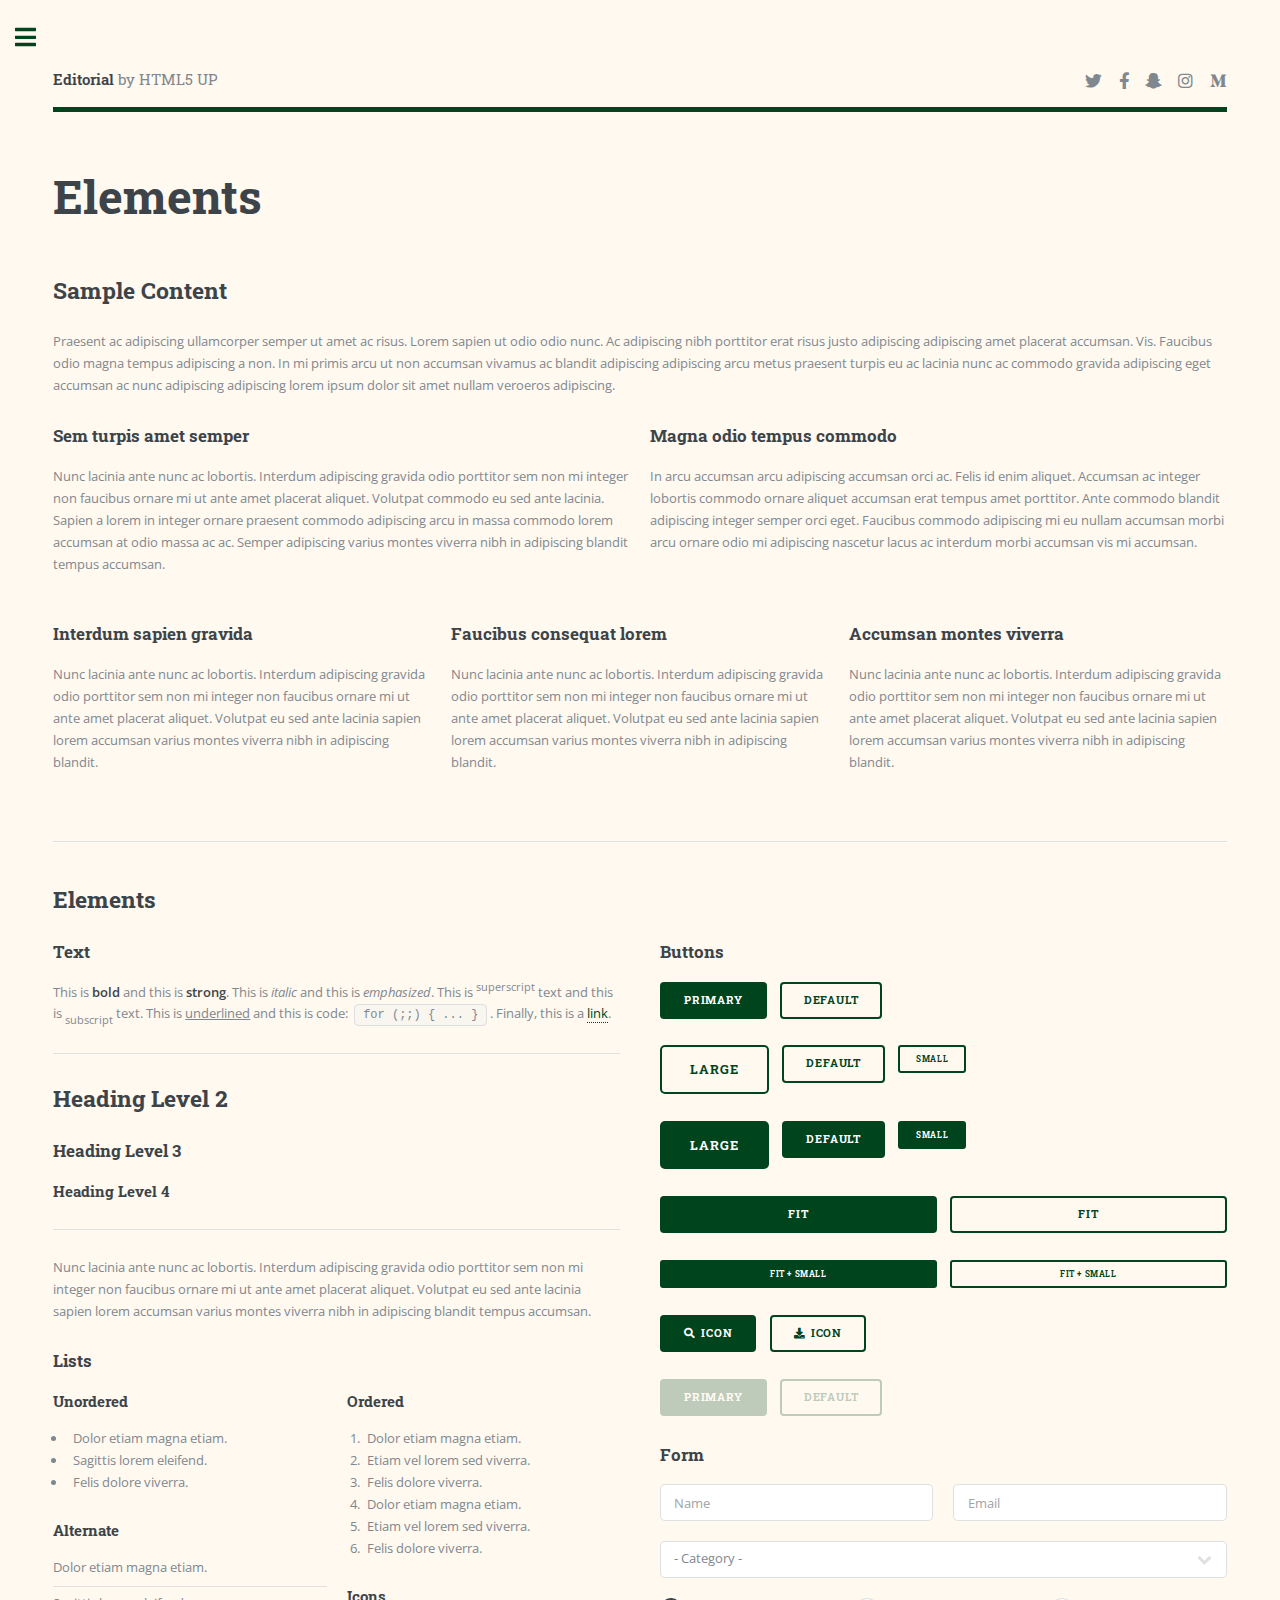
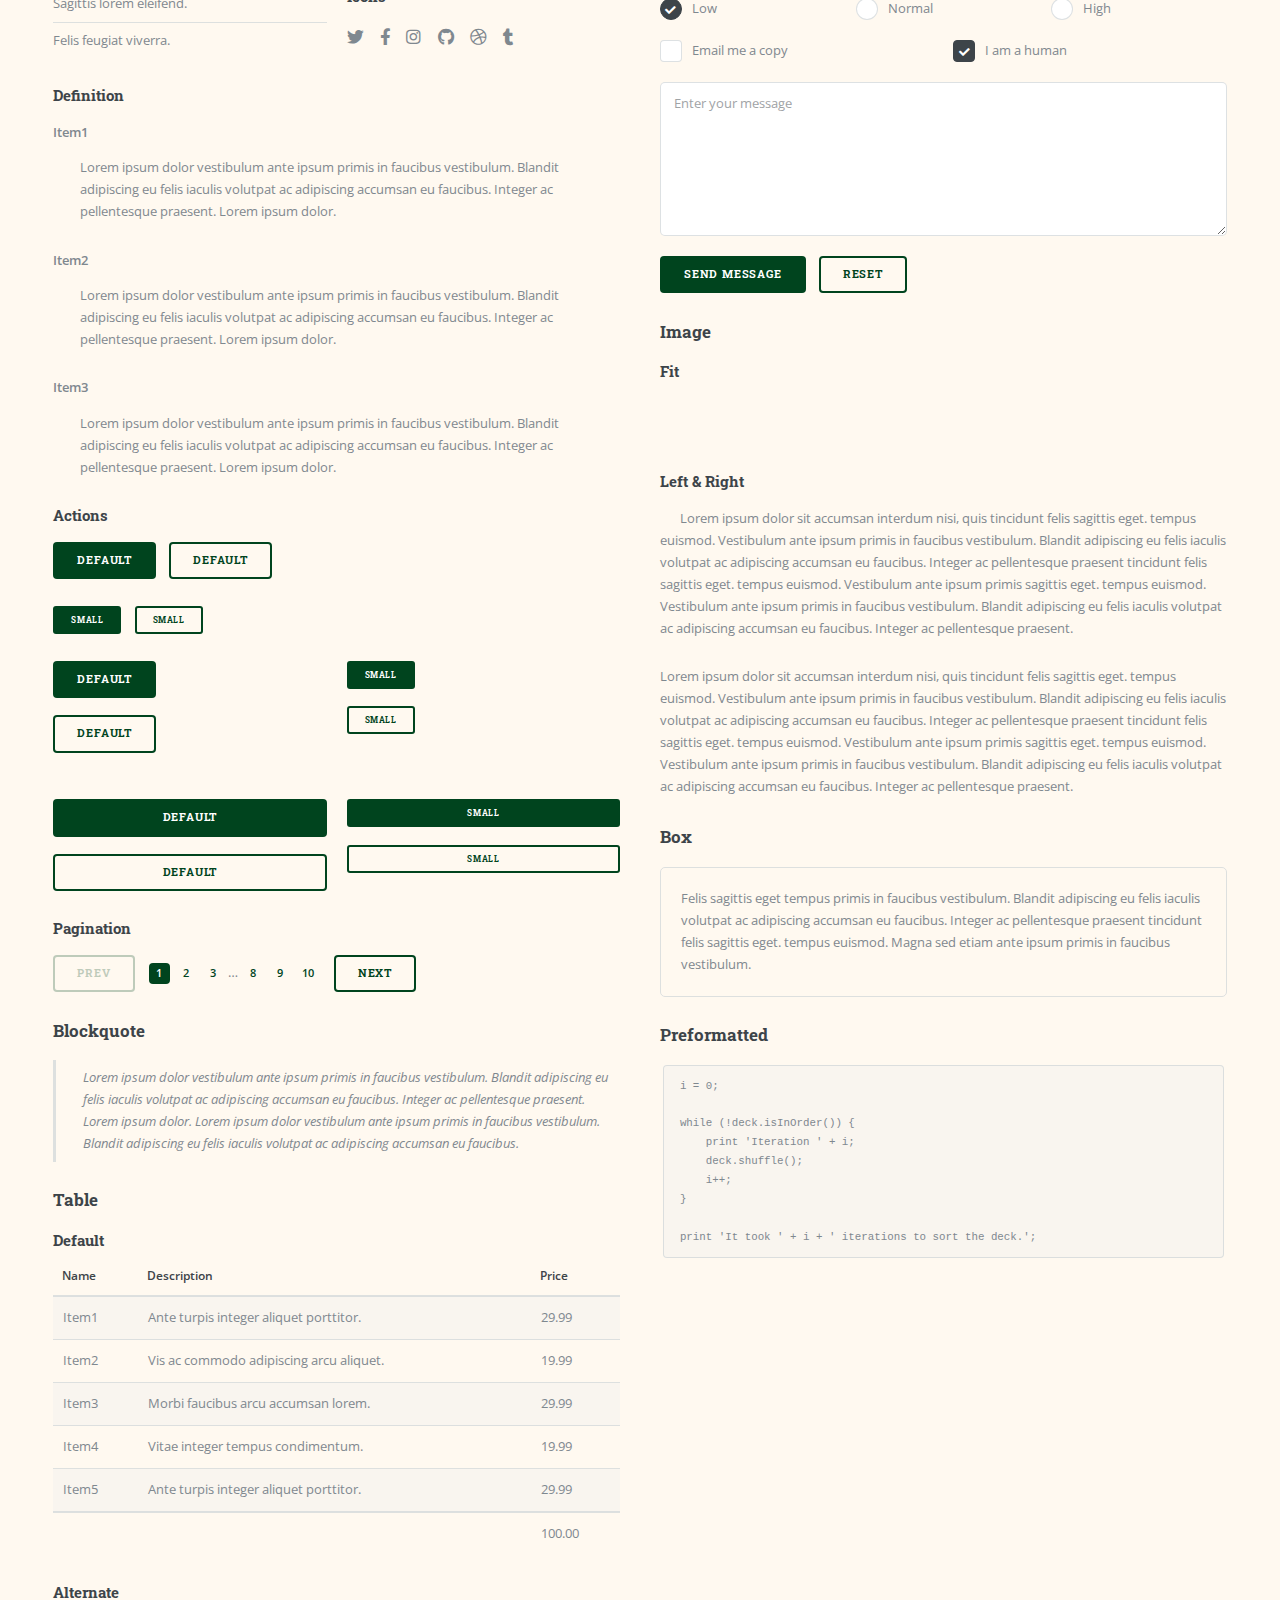
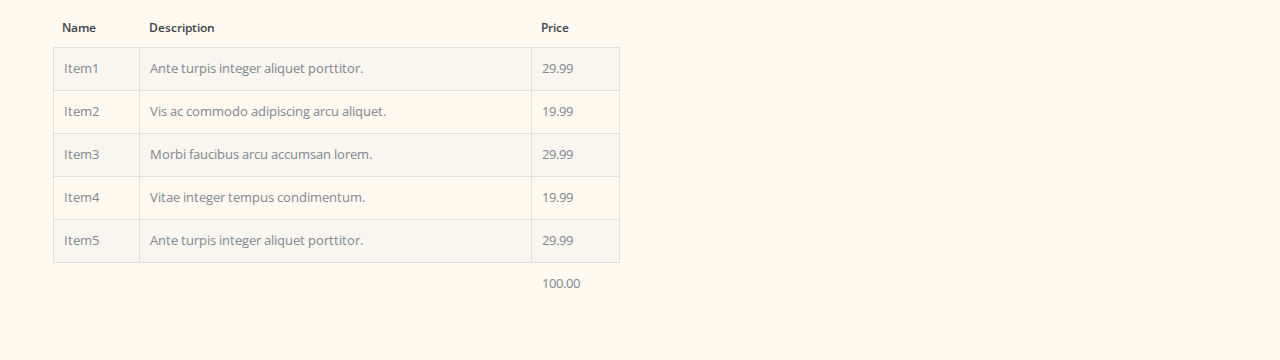
==== commit b97e2891: "Add files via upload" ====
--- a/elements.html
+++ b/elements.html
@@ -1,420 +1,425 @@
 <!DOCTYPE HTML>
 <!--
-	Massively by HTML5 UP
+	Editorial by HTML5 UP
 	html5up.net | @ajlkn
 	Free for personal and commercial use under the CCA 3.0 license (html5up.net/license)
 -->
 <html>
 	<head>
-		<title>Elements Reference - Massively by HTML5 UP</title>
+		<title>Elements - Editorial by HTML5 UP</title>
 		<meta charset="utf-8" />
 		<meta name="viewport" content="width=device-width, initial-scale=1, user-scalable=no" />
 		<link rel="stylesheet" href="assets/css/main.css" />
-		<noscript><link rel="stylesheet" href="assets/css/noscript.css" /></noscript>
 	</head>
 	<body class="is-preload">
 
 		<!-- Wrapper -->
 			<div id="wrapper">
 
-				<!-- Header -->
-					<header id="header">
-						<a href="index.html" class="logo">Massively</a>
-					</header>
-
-				<!-- Nav -->
-					<nav id="nav">
-						<ul class="links">
-							<li><a href="index.html">This is Massively</a></li>
-							<li><a href="generic.html">Generic Page</a></li>
-							<li class="active"><a href="elements.html">Elements Reference</a></li>
-						</ul>
-						<ul class="icons">
-							<li><a href="#" class="icon brands fa-twitter"><span class="label">Twitter</span></a></li>
-							<li><a href="#" class="icon brands fa-facebook-f"><span class="label">Facebook</span></a></li>
-							<li><a href="#" class="icon brands fa-instagram"><span class="label">Instagram</span></a></li>
-							<li><a href="#" class="icon brands fa-github"><span class="label">GitHub</span></a></li>
-						</ul>
-					</nav>
-
 				<!-- Main -->
 					<div id="main">
-
-						<!-- Post -->
-							<section class="post">
-								<header class="major">
-									<h1>Elements<br />
-									Reference</h1>
+						<div class="inner">
+
+							<!-- Header -->
+								<header id="header">
+									<a href="index.html" class="logo"><strong>Editorial</strong> by HTML5 UP</a>
+									<ul class="icons">
+										<li><a href="#" class="icon brands fa-twitter"><span class="label">Twitter</span></a></li>
+										<li><a href="#" class="icon brands fa-facebook-f"><span class="label">Facebook</span></a></li>
+										<li><a href="#" class="icon brands fa-snapchat-ghost"><span class="label">Snapchat</span></a></li>
+										<li><a href="#" class="icon brands fa-instagram"><span class="label">Instagram</span></a></li>
+										<li><a href="#" class="icon brands fa-medium-m"><span class="label">Medium</span></a></li>
+									</ul>
 								</header>
 
-								<!-- Text stuff -->
-									<h2>Text</h2>
-									<p>This is <b>bold</b> and this is <strong>strong</strong>. This is <i>italic</i> and this is <em>emphasized</em>.
-									This is <sup>superscript</sup> text and this is <sub>subscript</sub> text.
-									This is <u>underlined</u> and this is code: <code>for (;;) { ... }</code>.
-									Finally, this is a <a href="#">link</a>.</p>
-									<hr />
-									<h2>Heading Level 2</h2>
-									<h3>Heading Level 3</h3>
-									<h4>Heading Level 4</h4>
-									<h5>Heading Level 5</h5>
-									<h6>Heading Level 6</h6>
-									<hr />
-									<header>
-										<h2>Heading with a Subtitle</h2>
-										<p>Lorem ipsum dolor sit amet nullam id egestas urna aliquam</p>
+							<!-- Content -->
+								<section>
+									<header class="main">
+										<h1>Elements</h1>
 									</header>
-									<p>Nunc lacinia ante nunc ac lobortis. Interdum adipiscing gravida odio porttitor sem non mi integer non faucibus ornare mi ut ante amet placerat aliquet. Volutpat eu sed ante lacinia sapien lorem accumsan varius montes viverra nibh in adipiscing blandit tempus accumsan.</p>
-									<header>
-										<h3>Heading with a Subtitle</h3>
-										<p>Lorem ipsum dolor sit amet nullam id egestas urna aliquam</p>
-									</header>
-									<p>Nunc lacinia ante nunc ac lobortis. Interdum adipiscing gravida odio porttitor sem non mi integer non faucibus ornare mi ut ante amet placerat aliquet. Volutpat eu sed ante lacinia sapien lorem accumsan varius montes viverra nibh in adipiscing blandit tempus accumsan.</p>
-									<header>
-										<h4>Heading with a Subtitle</h4>
-										<p>Lorem ipsum dolor sit amet nullam id egestas urna aliquam</p>
-									</header>
-									<p>Nunc lacinia ante nunc ac lobortis. Interdum adipiscing gravida odio porttitor sem non mi integer non faucibus ornare mi ut ante amet placerat aliquet. Volutpat eu sed ante lacinia sapien lorem accumsan varius montes viverra nibh in adipiscing blandit tempus accumsan.</p>
-
-									<hr />
-
-								<!-- Lists -->
-									<h2>Lists</h2>
-									<div class="row">
-										<div class="col-6 col-12-small">
-
-											<h3>Unordered</h3>
-											<ul>
-												<li>Dolor pulvinar etiam.</li>
-												<li>Sagittis lorem eleifend.</li>
-												<li>Felis feugiat dolore viverra.</li>
-												<li>Dolor pulvinar etiam.</li>
-											</ul>
-
-											<h3>Alternate</h3>
-											<ul class="alt">
-												<li>Dolor pulvinar etiam etiam.</li>
-												<li>Sagittis adipiscing eleifend.</li>
-												<li>Felis enim dolore viverra.</li>
-												<li>Dolor pulvinar etiam etiam.</li>
-											</ul>
-
+
+									<!-- Content -->
+										<h2 id="content">Sample Content</h2>
+										<p>Praesent ac adipiscing ullamcorper semper ut amet ac risus. Lorem sapien ut odio odio nunc. Ac adipiscing nibh porttitor erat risus justo adipiscing adipiscing amet placerat accumsan. Vis. Faucibus odio magna tempus adipiscing a non. In mi primis arcu ut non accumsan vivamus ac blandit adipiscing adipiscing arcu metus praesent turpis eu ac lacinia nunc ac commodo gravida adipiscing eget accumsan ac nunc adipiscing adipiscing lorem ipsum dolor sit amet nullam veroeros adipiscing.</p>
+										<div class="row">
+											<div class="col-6 col-12-small">
+												<h3>Sem turpis amet semper</h3>
+												<p>Nunc lacinia ante nunc ac lobortis. Interdum adipiscing gravida odio porttitor sem non mi integer non faucibus ornare mi ut ante amet placerat aliquet. Volutpat commodo eu sed ante lacinia. Sapien a lorem in integer ornare praesent commodo adipiscing arcu in massa commodo lorem accumsan at odio massa ac ac. Semper adipiscing varius montes viverra nibh in adipiscing blandit tempus accumsan.</p>
+											</div>
+											<div class="col-6 col-12-small">
+												<h3>Magna odio tempus commodo</h3>
+												<p>In arcu accumsan arcu adipiscing accumsan orci ac. Felis id enim aliquet. Accumsan ac integer lobortis commodo ornare aliquet accumsan erat tempus amet porttitor. Ante commodo blandit adipiscing integer semper orci eget. Faucibus commodo adipiscing mi eu nullam accumsan morbi arcu ornare odio mi adipiscing nascetur lacus ac interdum morbi accumsan vis mi accumsan.</p>
+											</div>
+											<!-- Break -->
+											<div class="col-4 col-12-medium">
+												<h3>Interdum sapien gravida</h3>
+												<p>Nunc lacinia ante nunc ac lobortis. Interdum adipiscing gravida odio porttitor sem non mi integer non faucibus ornare mi ut ante amet placerat aliquet. Volutpat eu sed ante lacinia sapien lorem accumsan varius montes viverra nibh in adipiscing blandit.</p>
+											</div>
+											<div class="col-4 col-12-medium">
+												<h3>Faucibus consequat lorem</h3>
+												<p>Nunc lacinia ante nunc ac lobortis. Interdum adipiscing gravida odio porttitor sem non mi integer non faucibus ornare mi ut ante amet placerat aliquet. Volutpat eu sed ante lacinia sapien lorem accumsan varius montes viverra nibh in adipiscing blandit.</p>
+											</div>
+											<div class="col-4 col-12-medium">
+												<h3>Accumsan montes viverra</h3>
+												<p>Nunc lacinia ante nunc ac lobortis. Interdum adipiscing gravida odio porttitor sem non mi integer non faucibus ornare mi ut ante amet placerat aliquet. Volutpat eu sed ante lacinia sapien lorem accumsan varius montes viverra nibh in adipiscing blandit.</p>
+											</div>
 										</div>
-										<div class="col-6 col-12-small">
-
-											<h3>Ordered</h3>
-											<ol>
-												<li>Dolor pulvinar etiam.</li>
-												<li>Etiam vel felis at viverra.</li>
-												<li>Felis enim feugiat magna.</li>
-												<li>Etiam vel felis nullam.</li>
-												<li>Felis enim et tempus.</li>
-											</ol>
-
-											<h3>Icons</h3>
-											<ul class="icons">
-												<li><a href="#" class="icon brands fa-twitter"><span class="label">Twitter</span></a></li>
-												<li><a href="#" class="icon brands fa-facebook-f"><span class="label">Facebook</span></a></li>
-												<li><a href="#" class="icon brands fa-instagram"><span class="label">Instagram</span></a></li>
-												<li><a href="#" class="icon brands fa-github"><span class="label">Github</span></a></li>
-												<li><a href="#" class="icon brands fa-dribbble"><span class="label">Dribbble</span></a></li>
-											</ul>
-											<ul class="icons alt">
-												<li><a href="#" class="icon brands alt fa-twitter"><span class="label">Twitter</span></a></li>
-												<li><a href="#" class="icon brands alt fa-facebook-f"><span class="label">Facebook</span></a></li>
-												<li><a href="#" class="icon brands alt fa-instagram"><span class="label">Instagram</span></a></li>
-												<li><a href="#" class="icon brands alt fa-github"><span class="label">Github</span></a></li>
-												<li><a href="#" class="icon brands alt fa-dribbble"><span class="label">Dribbble</span></a></li>
-											</ul>
-
-										</div>
-									</div>
-									<h3>Definition</h3>
-									<dl>
-										<dt>Item 1</dt>
-										<dd>
-											<p>Lorem ipsum dolor vestibulum ante ipsum primis in faucibus vestibulum. Blandit adipiscing eu felis iaculis volutpat ac adipiscing accumsan eu faucibus. Integer ac pellentesque praesent.</p>
-										</dd>
-										<dt>Item 2</dt>
-										<dd>
-											<p>Lorem ipsum dolor vestibulum ante ipsum primis in faucibus vestibulum. Blandit adipiscing eu felis iaculis volutpat ac adipiscing accumsan eu faucibus. Integer ac pellentesque praesent.</p>
-										</dd>
-										<dt>Item 3</dt>
-										<dd>
-											<p>Lorem ipsum dolor vestibulum ante ipsum primis in faucibus vestibulum. Blandit adipiscing eu felis iaculis volutpat ac adipiscing accumsan eu faucibus. Integer ac pellentesque praesent.</p>
-										</dd>
-									</dl>
-
-									<h3>Actions</h3>
-									<ul class="actions">
-										<li><a href="#" class="button primary">Primary</a></li>
-										<li><a href="#" class="button">Default</a></li>
-									</ul>
-									<ul class="actions small">
-										<li><a href="#" class="button primary small">Small</a></li>
-										<li><a href="#" class="button small">Small</a></li>
-									</ul>
-									<div class="row">
-										<div class="col-6 col-12-small">
-											<ul class="actions stacked">
-												<li><a href="#" class="button primary">Default</a></li>
-												<li><a href="#" class="button">Default</a></li>
-											</ul>
-										</div>
-										<div class="col-6 col-12-small">
-											<ul class="actions stacked">
-												<li><a href="#" class="button primary small">Small</a></li>
-												<li><a href="#" class="button small">Small</a></li>
-											</ul>
-										</div>
-									</div>
-									<div class="row">
-										<div class="col-6 col-12-small">
-											<ul class="actions stacked">
-												<li><a href="#" class="button primary fit">Default</a></li>
-												<li><a href="#" class="button fit">Default</a></li>
-											</ul>
-										</div>
-										<div class="col-6 col-12-small">
-											<ul class="actions stacked">
-												<li><a href="#" class="button primary small fit">Small</a></li>
-												<li><a href="#" class="button small fit">Small</a></li>
-											</ul>
-										</div>
-									</div>
-
-									<hr />
-
-								<!-- Blockquote -->
-									<h2>Blockquote</h2>
-									<blockquote>Fringilla nisl. Donec accumsan interdum nisi, quis tincidunt felis sagittis eget tempus euismod. Vestibulum ante ipsum primis in faucibus vestibulum. Blandit adipiscing eu felis iaculis volutpat ac adipiscing accumsan faucibus. Vestibulum ante ipsum primis in faucibus vestibulum. Blandit adipiscing eu felis.</blockquote>
-
-									<hr />
-
-								<!-- Table -->
-									<h2>Table</h2>
-
-									<h3>Default</h3>
-									<div class="table-wrapper">
-										<table>
-											<thead>
-												<tr>
-													<th>Name</th>
-													<th>Description</th>
-													<th>Price</th>
-												</tr>
-											</thead>
-											<tbody>
-												<tr>
-													<td>Item 1</td>
-													<td>Ante turpis integer aliquet porttitor.</td>
-													<td>29.99</td>
-												</tr>
-												<tr>
-													<td>Item 2</td>
-													<td>Vis ac commodo adipiscing arcu aliquet.</td>
-													<td>19.99</td>
-												</tr>
-												<tr>
-													<td>Item 3</td>
-													<td> Morbi faucibus arcu accumsan lorem.</td>
-													<td>29.99</td>
-												</tr>
-												<tr>
-													<td>Item 4</td>
-													<td>Vitae integer tempus condimentum.</td>
-													<td>19.99</td>
-												</tr>
-												<tr>
-													<td>Item 5</td>
-													<td>Ante turpis integer aliquet porttitor.</td>
-													<td>29.99</td>
-												</tr>
-											</tbody>
-											<tfoot>
-												<tr>
-													<td colspan="2"></td>
-													<td>100.00</td>
-												</tr>
-											</tfoot>
-										</table>
-									</div>
-
-									<h3>Alternate</h3>
-									<div class="table-wrapper">
-										<table class="alt">
-											<thead>
-												<tr>
-													<th>Name</th>
-													<th>Description</th>
-													<th>Price</th>
-												</tr>
-											</thead>
-											<tbody>
-												<tr>
-													<td>Item 1</td>
-													<td>Ante turpis integer aliquet porttitor.</td>
-													<td>29.99</td>
-												</tr>
-												<tr>
-													<td>Item 2</td>
-													<td>Vis ac commodo adipiscing arcu aliquet.</td>
-													<td>19.99</td>
-												</tr>
-												<tr>
-													<td>Item 3</td>
-													<td> Morbi faucibus arcu accumsan lorem.</td>
-													<td>29.99</td>
-												</tr>
-												<tr>
-													<td>Item 4</td>
-													<td>Vitae integer tempus condimentum.</td>
-													<td>19.99</td>
-												</tr>
-												<tr>
-													<td>Item 5</td>
-													<td>Ante turpis integer aliquet porttitor.</td>
-													<td>29.99</td>
-												</tr>
-											</tbody>
-											<tfoot>
-												<tr>
-													<td colspan="2"></td>
-													<td>100.00</td>
-												</tr>
-											</tfoot>
-										</table>
-									</div>
-
-									<hr />
-
-								<!-- Buttons -->
-									<h2>Buttons</h2>
-									<ul class="actions">
-										<li><a href="#" class="button primary">Primary</a></li>
-										<li><a href="#" class="button">Default</a></li>
-									</ul>
-									<ul class="actions">
-										<li><a href="#" class="button primary large">Large</a></li>
-										<li><a href="#" class="button">Default</a></li>
-										<li><a href="#" class="button small">Small</a></li>
-									</ul>
-									<ul class="actions fit">
-										<li><a href="#" class="button primary fit">Fit</a></li>
-										<li><a href="#" class="button fit">Fit</a></li>
-									</ul>
-									<ul class="actions fit small">
-										<li><a href="#" class="button primary fit small">Fit + Small</a></li>
-										<li><a href="#" class="button fit small">Fit + Small</a></li>
-									</ul>
-									<ul class="actions">
-										<li><a href="#" class="button primary icon solid fa-search">Icon</a></li>
-										<li><a href="#" class="button icon solid fa-download">Icon</a></li>
-									</ul>
-									<ul class="actions">
-										<li><span class="button primary disabled">Primary</span></li>
-										<li><span class="button disabled">Default</span></li>
-									</ul>
-
-									<hr />
-
-								<!-- Form -->
-									<h2>Form</h2>
-
-									<form method="post" action="#">
-										<div class="row gtr-uniform">
-											<div class="col-6 col-12-xsmall">
-												<input type="text" name="demo-name" id="demo-name" value="" placeholder="Name" />
-											</div>
-											<div class="col-6 col-12-xsmall">
-												<input type="email" name="demo-email" id="demo-email" value="" placeholder="Email" />
-											</div>
-											<!-- Break -->
-											<div class="col-12">
-												<select name="demo-category" id="demo-category">
-													<option value="">- Category -</option>
-													<option value="1">Manufacturing</option>
-													<option value="1">Shipping</option>
-													<option value="1">Administration</option>
-													<option value="1">Human Resources</option>
-												</select>
-											</div>
-											<!-- Break -->
-											<div class="col-4 col-12-small">
-												<input type="radio" id="demo-priority-low" name="demo-priority" checked>
-												<label for="demo-priority-low">Low</label>
-											</div>
-											<div class="col-4 col-12-small">
-												<input type="radio" id="demo-priority-normal" name="demo-priority">
-												<label for="demo-priority-normal">Normal</label>
-											</div>
-											<div class="col-4 col-12-small">
-												<input type="radio" id="demo-priority-high" name="demo-priority">
-												<label for="demo-priority-high">High</label>
-											</div>
-											<!-- Break -->
-											<div class="col-6 col-12-small">
-												<input type="checkbox" id="demo-copy" name="demo-copy">
-												<label for="demo-copy">Email me a copy</label>
-											</div>
-											<div class="col-6 col-12-small">
-												<input type="checkbox" id="demo-human" name="demo-human" checked>
-												<label for="demo-human">I am a human</label>
-											</div>
-											<!-- Break -->
-											<div class="col-12">
-												<textarea name="demo-message" id="demo-message" placeholder="Enter your message" rows="6"></textarea>
-											</div>
-											<!-- Break -->
-											<div class="col-12">
-												<ul class="actions">
-													<li><input type="submit" value="Send Message" class="primary" /></li>
-													<li><input type="reset" value="Reset" /></li>
-												</ul>
-											</div>
-										</div>
-									</form>
-
-									<hr />
-
-								<!-- Image -->
-									<h2>Image</h2>
-
-									<h3>Fit</h3>
-									<span class="image fit"><img src="images/pic01.jpg" alt="" /></span>
-									<div class="box alt">
-										<div class="row gtr-50 gtr-uniform">
-											<div class="col-4"><span class="image fit"><img src="images/pic02.jpg" alt="" /></span></div>
-											<div class="col-4"><span class="image fit"><img src="images/pic03.jpg" alt="" /></span></div>
-											<div class="col-4"><span class="image fit"><img src="images/pic04.jpg" alt="" /></span></div>
-											<!-- Break -->
-											<div class="col-4"><span class="image fit"><img src="images/pic04.jpg" alt="" /></span></div>
-											<div class="col-4"><span class="image fit"><img src="images/pic02.jpg" alt="" /></span></div>
-											<div class="col-4"><span class="image fit"><img src="images/pic03.jpg" alt="" /></span></div>
-											<!-- Break -->
-											<div class="col-4"><span class="image fit"><img src="images/pic03.jpg" alt="" /></span></div>
-											<div class="col-4"><span class="image fit"><img src="images/pic04.jpg" alt="" /></span></div>
-											<div class="col-4"><span class="image fit"><img src="images/pic02.jpg" alt="" /></span></div>
-										</div>
-									</div>
-
-									<h3>Left &amp; Right</h3>
-									<p><span class="image left"><img src="images/pic08.jpg" alt="" /></span>Lorem ipsum dolor sit accumsan interdum nisi, quis tincidunt felis sagittis eget. tempus euismod. Vestibulum ante ipsum primis in faucibus vestibulum. Blandit adipiscing eu felis iaculis volutpat ac adipiscing accumsan eu faucibus. Integer ac pellentesque praesent tincidunt felis sagittis eget. tempus euismod. Vestibulum ante ipsum primis sagittis eget. tempus euismod. Vestibulum ante ipsum primis in faucibus vestibulum. Blandit adipiscing eu felis iaculis volutpat ac adipiscing accumsan eu faucibus. Integer ac pellentesque praesent tincidunt felis sagittis eget. tempus euismod. Vestibulum ante ipsum primis in faucibus vestibulum. Blandit adipiscing eu felis iaculis volutpat ac adipiscing accumsan eu faucibus. Integer ac pellentesque praesent. Vestibulum ante ipsum primis in faucibus magna blandit adipiscing eu felis iaculis.</p>
-									<p><span class="image right"><img src="images/pic09.jpg" alt="" /></span>Lorem ipsum dolor sit accumsan interdum nisi, quis tincidunt felis sagittis eget. tempus euismod. Vestibulum ante ipsum primis in faucibus vestibulum. Blandit adipiscing eu felis iaculis volutpat ac adipiscing accumsan eu faucibus. Integer ac pellentesque praesent tincidunt felis sagittis eget. tempus euismod. Vestibulum ante ipsum primis sagittis eget. tempus euismod. Vestibulum ante ipsum primis in faucibus vestibulum. Blandit adipiscing eu felis iaculis volutpat ac adipiscing accumsan eu faucibus. Integer ac pellentesque praesent tincidunt felis sagittis eget. tempus euismod. Vestibulum ante ipsum primis in faucibus vestibulum. Blandit adipiscing eu felis iaculis volutpat ac adipiscing accumsan eu faucibus. Integer ac pellentesque praesent. Vestibulum ante ipsum primis in faucibus magna blandit adipiscing eu felis iaculis.</p>
-
-									<hr />
-
-								<!-- Box -->
-									<h2>Box</h2>
-									<div class="box">
-										<p>Felis sagittis eget tempus primis in faucibus vestibulum. Blandit adipiscing eu felis iaculis volutpat ac adipiscing accumsan eu faucibus. Integer ac pellentesque praesent tincidunt felis sagittis eget. tempus euismod. Magna sed etiam ante ipsum primis in faucibus vestibulum. Blandit adipiscing eu ipsum primis in faucibus vestibulum. Blandit adipiscing eu felis iaculis volutpat ac adipiscing accumsan eu faucibus lorem ipsum dolor sit amet nullam. Integer ac pellentesque praesent tincidunt felis sagittis eget. tempus euismod. Vestibulum ante ipsum primis sagittis eget. tempus euismod. Vestibulum ante ipsum primis in faucibus vestibulum. Blandit adipiscing eu felis iaculis volutpat ac adipiscing accumsan eu faucibus. Integer ac pellentesque praesent tincidunt felis sagittis eget. tempus euismod. Vestibulum ante ipsum primis in faucibus vestibulum. Blandit adipiscing eu felis iaculis volutpat ac adipiscing accumsan eu faucibus. Integer ac pellentesque praesent. Vestibulum ante ipsum primis in faucibus magna blandit adipiscing eu felis iaculis volutpat lorem ipsum dolor.</p>
-									</div>
-
-									<hr />
-
-								<!-- Preformatted Code -->
-									<h2>Preformatted</h2>
-									<pre><code>i = 0;
+
+									<hr class="major" />
+
+									<!-- Elements -->
+										<h2 id="elements">Elements</h2>
+										<div class="row gtr-200">
+											<div class="col-6 col-12-medium">
+
+												<!-- Text stuff -->
+													<h3>Text</h3>
+													<p>This is <b>bold</b> and this is <strong>strong</strong>. This is <i>italic</i> and this is <em>emphasized</em>.
+													This is <sup>superscript</sup> text and this is <sub>subscript</sub> text.
+													This is <u>underlined</u> and this is code: <code>for (;;) { ... }</code>.
+													Finally, this is a <a href="#">link</a>.</p>
+													<hr />
+													<h2>Heading Level 2</h2>
+													<h3>Heading Level 3</h3>
+													<h4>Heading Level 4</h4>
+													<hr />
+													<p>Nunc lacinia ante nunc ac lobortis. Interdum adipiscing gravida odio porttitor sem non mi integer non faucibus ornare mi ut ante amet placerat aliquet. Volutpat eu sed ante lacinia sapien lorem accumsan varius montes viverra nibh in adipiscing blandit tempus accumsan.</p>
+
+												<!-- Lists -->
+													<h3>Lists</h3>
+													<div class="row">
+														<div class="col-6 col-12-small">
+
+															<h4>Unordered</h4>
+															<ul>
+																<li>Dolor etiam magna etiam.</li>
+																<li>Sagittis lorem eleifend.</li>
+																<li>Felis dolore viverra.</li>
+															</ul>
+
+															<h4>Alternate</h4>
+															<ul class="alt">
+																<li>Dolor etiam magna etiam.</li>
+																<li>Sagittis lorem eleifend.</li>
+																<li>Felis feugiat viverra.</li>
+															</ul>
+
+														</div>
+														<div class="col-6 col-12-small">
+
+															<h4>Ordered</h4>
+															<ol>
+																<li>Dolor etiam magna etiam.</li>
+																<li>Etiam vel lorem sed viverra.</li>
+																<li>Felis dolore viverra.</li>
+																<li>Dolor etiam magna etiam.</li>
+																<li>Etiam vel lorem sed viverra.</li>
+																<li>Felis dolore viverra.</li>
+															</ol>
+
+															<h4>Icons</h4>
+															<ul class="icons">
+																<li><a href="#" class="icon brands fa-twitter"><span class="label">Twitter</span></a></li>
+																<li><a href="#" class="icon brands fa-facebook-f"><span class="label">Facebook</span></a></li>
+																<li><a href="#" class="icon brands fa-instagram"><span class="label">Instagram</span></a></li>
+																<li><a href="#" class="icon brands fa-github"><span class="label">Github</span></a></li>
+																<li><a href="#" class="icon brands fa-dribbble"><span class="label">Dribbble</span></a></li>
+																<li><a href="#" class="icon brands fa-tumblr"><span class="label">Tumblr</span></a></li>
+															</ul>
+
+														</div>
+													</div>
+													<h4>Definition</h4>
+													<dl>
+														<dt>Item1</dt>
+														<dd>
+															<p>Lorem ipsum dolor vestibulum ante ipsum primis in faucibus vestibulum. Blandit adipiscing eu felis iaculis volutpat ac adipiscing accumsan eu faucibus. Integer ac pellentesque praesent. Lorem ipsum dolor.</p>
+														</dd>
+														<dt>Item2</dt>
+														<dd>
+															<p>Lorem ipsum dolor vestibulum ante ipsum primis in faucibus vestibulum. Blandit adipiscing eu felis iaculis volutpat ac adipiscing accumsan eu faucibus. Integer ac pellentesque praesent. Lorem ipsum dolor.</p>
+														</dd>
+														<dt>Item3</dt>
+														<dd>
+															<p>Lorem ipsum dolor vestibulum ante ipsum primis in faucibus vestibulum. Blandit adipiscing eu felis iaculis volutpat ac adipiscing accumsan eu faucibus. Integer ac pellentesque praesent. Lorem ipsum dolor.</p>
+														</dd>
+													</dl>
+
+													<h4>Actions</h4>
+													<ul class="actions">
+														<li><a href="#" class="button primary">Default</a></li>
+														<li><a href="#" class="button">Default</a></li>
+													</ul>
+													<ul class="actions small">
+														<li><a href="#" class="button primary small">Small</a></li>
+														<li><a href="#" class="button small">Small</a></li>
+													</ul>
+													<div class="row">
+														<div class="col-6 col-12-small">
+															<ul class="actions stacked">
+																<li><a href="#" class="button primary">Default</a></li>
+																<li><a href="#" class="button">Default</a></li>
+															</ul>
+														</div>
+														<div class="col-6 col-12-small">
+															<ul class="actions stacked">
+																<li><a href="#" class="button primary small">Small</a></li>
+																<li><a href="#" class="button small">Small</a></li>
+															</ul>
+														</div>
+														<div class="col-6 col-12-small">
+															<ul class="actions stacked">
+																<li><a href="#" class="button primary fit">Default</a></li>
+																<li><a href="#" class="button fit">Default</a></li>
+															</ul>
+														</div>
+														<div class="col-6 col-12-small">
+															<ul class="actions stacked">
+																<li><a href="#" class="button primary small fit">Small</a></li>
+																<li><a href="#" class="button small fit">Small</a></li>
+															</ul>
+														</div>
+													</div>
+
+													<h4>Pagination</h4>
+													<ul class="pagination">
+														<li><span class="button disabled">Prev</span></li>
+														<li><a href="#" class="page active">1</a></li>
+														<li><a href="#" class="page">2</a></li>
+														<li><a href="#" class="page">3</a></li>
+														<li><span>&hellip;</span></li>
+														<li><a href="#" class="page">8</a></li>
+														<li><a href="#" class="page">9</a></li>
+														<li><a href="#" class="page">10</a></li>
+														<li><a href="#" class="button">Next</a></li>
+													</ul>
+
+												<!-- Blockquote -->
+													<h3>Blockquote</h3>
+													<blockquote>Lorem ipsum dolor vestibulum ante ipsum primis in faucibus vestibulum. Blandit adipiscing eu felis iaculis volutpat ac adipiscing accumsan eu faucibus. Integer ac pellentesque praesent. Lorem ipsum dolor. Lorem ipsum dolor vestibulum ante ipsum primis in faucibus vestibulum. Blandit adipiscing eu felis iaculis volutpat ac adipiscing accumsan eu faucibus.</blockquote>
+
+												<!-- Table -->
+													<h3>Table</h3>
+
+													<h4>Default</h4>
+													<div class="table-wrapper">
+														<table>
+															<thead>
+																<tr>
+																	<th>Name</th>
+																	<th>Description</th>
+																	<th>Price</th>
+																</tr>
+															</thead>
+															<tbody>
+																<tr>
+																	<td>Item1</td>
+																	<td>Ante turpis integer aliquet porttitor.</td>
+																	<td>29.99</td>
+																</tr>
+																<tr>
+																	<td>Item2</td>
+																	<td>Vis ac commodo adipiscing arcu aliquet.</td>
+																	<td>19.99</td>
+																</tr>
+																<tr>
+																	<td>Item3</td>
+																	<td> Morbi faucibus arcu accumsan lorem.</td>
+																	<td>29.99</td>
+																</tr>
+																<tr>
+																	<td>Item4</td>
+																	<td>Vitae integer tempus condimentum.</td>
+																	<td>19.99</td>
+																</tr>
+																<tr>
+																	<td>Item5</td>
+																	<td>Ante turpis integer aliquet porttitor.</td>
+																	<td>29.99</td>
+																</tr>
+															</tbody>
+															<tfoot>
+																<tr>
+																	<td colspan="2"></td>
+																	<td>100.00</td>
+																</tr>
+															</tfoot>
+														</table>
+													</div>
+
+													<h4>Alternate</h4>
+													<div class="table-wrapper">
+														<table class="alt">
+															<thead>
+																<tr>
+																	<th>Name</th>
+																	<th>Description</th>
+																	<th>Price</th>
+																</tr>
+															</thead>
+															<tbody>
+																<tr>
+																	<td>Item1</td>
+																	<td>Ante turpis integer aliquet porttitor.</td>
+																	<td>29.99</td>
+																</tr>
+																<tr>
+																	<td>Item2</td>
+																	<td>Vis ac commodo adipiscing arcu aliquet.</td>
+																	<td>19.99</td>
+																</tr>
+																<tr>
+																	<td>Item3</td>
+																	<td> Morbi faucibus arcu accumsan lorem.</td>
+																	<td>29.99</td>
+																</tr>
+																<tr>
+																	<td>Item4</td>
+																	<td>Vitae integer tempus condimentum.</td>
+																	<td>19.99</td>
+																</tr>
+																<tr>
+																	<td>Item5</td>
+																	<td>Ante turpis integer aliquet porttitor.</td>
+																	<td>29.99</td>
+																</tr>
+															</tbody>
+															<tfoot>
+																<tr>
+																	<td colspan="2"></td>
+																	<td>100.00</td>
+																</tr>
+															</tfoot>
+														</table>
+													</div>
+
+											</div>
+											<div class="col-6 col-12-medium">
+
+												<!-- Buttons -->
+													<h3>Buttons</h3>
+													<ul class="actions">
+														<li><a href="#" class="button primary">Primary</a></li>
+														<li><a href="#" class="button">Default</a></li>
+													</ul>
+													<ul class="actions">
+														<li><a href="#" class="button large">Large</a></li>
+														<li><a href="#" class="button">Default</a></li>
+														<li><a href="#" class="button small">Small</a></li>
+													</ul>
+													<ul class="actions">
+														<li><a href="#" class="button primary large">Large</a></li>
+														<li><a href="#" class="button primary">Default</a></li>
+														<li><a href="#" class="button primary small">Small</a></li>
+													</ul>
+													<ul class="actions fit">
+														<li><a href="#" class="button primary fit">Fit</a></li>
+														<li><a href="#" class="button fit">Fit</a></li>
+													</ul>
+													<ul class="actions fit small">
+														<li><a href="#" class="button primary fit small">Fit + Small</a></li>
+														<li><a href="#" class="button fit small">Fit + Small</a></li>
+													</ul>
+													<ul class="actions">
+														<li><a href="#" class="button primary icon solid fa-search">Icon</a></li>
+														<li><a href="#" class="button icon solid fa-download">Icon</a></li>
+													</ul>
+													<ul class="actions">
+														<li><span class="button primary disabled">Primary</span></li>
+														<li><span class="button disabled">Default</span></li>
+													</ul>
+
+												<!-- Form -->
+													<h3>Form</h3>
+
+													<form method="post" action="#">
+														<div class="row gtr-uniform">
+															<div class="col-6 col-12-xsmall">
+																<input type="text" name="demo-name" id="demo-name" value="" placeholder="Name" />
+															</div>
+															<div class="col-6 col-12-xsmall">
+																<input type="email" name="demo-email" id="demo-email" value="" placeholder="Email" />
+															</div>
+															<!-- Break -->
+															<div class="col-12">
+																<select name="demo-category" id="demo-category">
+																	<option value="">- Category -</option>
+																	<option value="1">Manufacturing</option>
+																	<option value="1">Shipping</option>
+																	<option value="1">Administration</option>
+																	<option value="1">Human Resources</option>
+																</select>
+															</div>
+															<!-- Break -->
+															<div class="col-4 col-12-small">
+																<input type="radio" id="demo-priority-low" name="demo-priority" checked>
+																<label for="demo-priority-low">Low</label>
+															</div>
+															<div class="col-4 col-12-small">
+																<input type="radio" id="demo-priority-normal" name="demo-priority">
+																<label for="demo-priority-normal">Normal</label>
+															</div>
+															<div class="col-4 col-12-small">
+																<input type="radio" id="demo-priority-high" name="demo-priority">
+																<label for="demo-priority-high">High</label>
+															</div>
+															<!-- Break -->
+															<div class="col-6 col-12-small">
+																<input type="checkbox" id="demo-copy" name="demo-copy">
+																<label for="demo-copy">Email me a copy</label>
+															</div>
+															<div class="col-6 col-12-small">
+																<input type="checkbox" id="demo-human" name="demo-human" checked>
+																<label for="demo-human">I am a human</label>
+															</div>
+															<!-- Break -->
+															<div class="col-12">
+																<textarea name="demo-message" id="demo-message" placeholder="Enter your message" rows="6"></textarea>
+															</div>
+															<!-- Break -->
+															<div class="col-12">
+																<ul class="actions">
+																	<li><input type="submit" value="Send Message" class="primary" /></li>
+																	<li><input type="reset" value="Reset" /></li>
+																</ul>
+															</div>
+														</div>
+													</form>
+
+												<!-- Image -->
+													<h3>Image</h3>
+
+													<h4>Fit</h4>
+													<span class="image fit"><img src="images/pic11.jpg" alt="" /></span>
+													<div class="box alt">
+														<div class="row gtr-50 gtr-uniform">
+															<div class="col-4"><span class="image fit"><img src="images/pic01.jpg" alt="" /></span></div>
+															<div class="col-4"><span class="image fit"><img src="images/pic02.jpg" alt="" /></span></div>
+															<div class="col-4"><span class="image fit"><img src="images/pic03.jpg" alt="" /></span></div>
+															<!-- Break -->
+															<div class="col-4"><span class="image fit"><img src="images/pic03.jpg" alt="" /></span></div>
+															<div class="col-4"><span class="image fit"><img src="images/pic01.jpg" alt="" /></span></div>
+															<div class="col-4"><span class="image fit"><img src="images/pic02.jpg" alt="" /></span></div>
+															<!-- Break -->
+															<div class="col-4"><span class="image fit"><img src="images/pic02.jpg" alt="" /></span></div>
+															<div class="col-4"><span class="image fit"><img src="images/pic03.jpg" alt="" /></span></div>
+															<div class="col-4"><span class="image fit"><img src="images/pic01.jpg" alt="" /></span></div>
+														</div>
+													</div>
+
+													<h4>Left &amp; Right</h4>
+													<p><span class="image left"><img src="images/pic01.jpg" alt="" /></span>Lorem ipsum dolor sit accumsan interdum nisi, quis tincidunt felis sagittis eget. tempus euismod. Vestibulum ante ipsum primis in faucibus vestibulum. Blandit adipiscing eu felis iaculis volutpat ac adipiscing accumsan eu faucibus. Integer ac pellentesque praesent tincidunt felis sagittis eget. tempus euismod. Vestibulum ante ipsum primis sagittis eget. tempus euismod. Vestibulum ante ipsum primis in faucibus vestibulum. Blandit adipiscing eu felis iaculis volutpat ac adipiscing accumsan eu faucibus. Integer ac pellentesque praesent.</p>
+													<p><span class="image right"><img src="images/pic02.jpg" alt="" /></span>Lorem ipsum dolor sit accumsan interdum nisi, quis tincidunt felis sagittis eget. tempus euismod. Vestibulum ante ipsum primis in faucibus vestibulum. Blandit adipiscing eu felis iaculis volutpat ac adipiscing accumsan eu faucibus. Integer ac pellentesque praesent tincidunt felis sagittis eget. tempus euismod. Vestibulum ante ipsum primis sagittis eget. tempus euismod. Vestibulum ante ipsum primis in faucibus vestibulum. Blandit adipiscing eu felis iaculis volutpat ac adipiscing accumsan eu faucibus. Integer ac pellentesque praesent.</p>
+
+												<!-- Box -->
+													<h3>Box</h3>
+													<div class="box">
+														<p>Felis sagittis eget tempus primis in faucibus vestibulum. Blandit adipiscing eu felis iaculis volutpat ac adipiscing accumsan eu faucibus. Integer ac pellentesque praesent tincidunt felis sagittis eget. tempus euismod. Magna sed etiam ante ipsum primis in faucibus vestibulum.</p>
+													</div>
+
+												<!-- Preformatted Code -->
+													<h3>Preformatted</h3>
+													<pre><code>i = 0;
 
 while (!deck.isInOrder()) {
     print 'Iteration ' + i;
@@ -425,70 +430,110 @@
 print 'It took ' + i + ' iterations to sort the deck.';
 </code></pre>
 
-							</section>
-
+											</div>
+										</div>
+
+								</section>
+
+						</div>
 					</div>
 
-				<!-- Footer -->
-					<footer id="footer">
-						<section>
-							<form method="post" action="#">
-								<div class="fields">
-									<div class="field">
-										<label for="name">Name</label>
-										<input type="text" name="name" id="name" />
+				<!-- Sidebar -->
+					<div id="sidebar">
+						<div class="inner">
+
+							<!-- Search -->
+								<section id="search" class="alt">
+									<form method="post" action="#">
+										<input type="text" name="query" id="query" placeholder="Search" />
+									</form>
+								</section>
+
+							<!-- Menu -->
+								<nav id="menu">
+									<header class="major">
+										<h2>Menu</h2>
+									</header>
+									<ul>
+										<li><a href="index.html">Homepage</a></li>
+										<li><a href="generic.html">Generic</a></li>
+										<li><a href="elements.html">Elements</a></li>
+										<li>
+											<span class="opener">Submenu</span>
+											<ul>
+												<li><a href="#">Lorem Dolor</a></li>
+												<li><a href="#">Ipsum Adipiscing</a></li>
+												<li><a href="#">Tempus Magna</a></li>
+												<li><a href="#">Feugiat Veroeros</a></li>
+											</ul>
+										</li>
+										<li><a href="#">Etiam Dolore</a></li>
+										<li><a href="#">Adipiscing</a></li>
+										<li>
+											<span class="opener">Another Submenu</span>
+											<ul>
+												<li><a href="#">Lorem Dolor</a></li>
+												<li><a href="#">Ipsum Adipiscing</a></li>
+												<li><a href="#">Tempus Magna</a></li>
+												<li><a href="#">Feugiat Veroeros</a></li>
+											</ul>
+										</li>
+										<li><a href="#">Maximus Erat</a></li>
+										<li><a href="#">Sapien Mauris</a></li>
+										<li><a href="#">Amet Lacinia</a></li>
+									</ul>
+								</nav>
+
+							<!-- Section -->
+								<section>
+									<header class="major">
+										<h2>Ante interdum</h2>
+									</header>
+									<div class="mini-posts">
+										<article>
+											<a href="#" class="image"><img src="images/pic07.jpg" alt="" /></a>
+											<p>Aenean ornare velit lacus, ac varius enim lorem ullamcorper dolore aliquam.</p>
+										</article>
+										<article>
+											<a href="#" class="image"><img src="images/pic08.jpg" alt="" /></a>
+											<p>Aenean ornare velit lacus, ac varius enim lorem ullamcorper dolore aliquam.</p>
+										</article>
+										<article>
+											<a href="#" class="image"><img src="images/pic09.jpg" alt="" /></a>
+											<p>Aenean ornare velit lacus, ac varius enim lorem ullamcorper dolore aliquam.</p>
+										</article>
 									</div>
-									<div class="field">
-										<label for="email">Email</label>
-										<input type="text" name="email" id="email" />
-									</div>
-									<div class="field">
-										<label for="message">Message</label>
-										<textarea name="message" id="message" rows="3"></textarea>
-									</div>
-								</div>
-								<ul class="actions">
-									<li><input type="submit" value="Send Message" /></li>
-								</ul>
-							</form>
-						</section>
-						<section class="split contact">
-							<section class="alt">
-								<h3>Address</h3>
-								<p>1234 Somewhere Road #87257<br />
-								Nashville, TN 00000-0000</p>
-							</section>
-							<section>
-								<h3>Phone</h3>
-								<p><a href="#">(000) 000-0000</a></p>
-							</section>
-							<section>
-								<h3>Email</h3>
-								<p><a href="#">info@untitled.tld</a></p>
-							</section>
-							<section>
-								<h3>Social</h3>
-								<ul class="icons alt">
-									<li><a href="#" class="icon brands alt fa-twitter"><span class="label">Twitter</span></a></li>
-									<li><a href="#" class="icon brands alt fa-facebook-f"><span class="label">Facebook</span></a></li>
-									<li><a href="#" class="icon brands alt fa-instagram"><span class="label">Instagram</span></a></li>
-									<li><a href="#" class="icon brands alt fa-github"><span class="label">GitHub</span></a></li>
-								</ul>
-							</section>
-						</section>
-					</footer>
-
-				<!-- Copyright -->
-					<div id="copyright">
-						<ul><li>&copy; Untitled</li><li>Design: <a href="https://html5up.net">HTML5 UP</a></li></ul>
+									<ul class="actions">
+										<li><a href="#" class="button">More</a></li>
+									</ul>
+								</section>
+
+							<!-- Section -->
+								<section>
+									<header class="major">
+										<h2>Get in touch</h2>
+									</header>
+									<p>Sed varius enim lorem ullamcorper dolore aliquam aenean ornare velit lacus, ac varius enim lorem ullamcorper dolore. Proin sed aliquam facilisis ante interdum. Sed nulla amet lorem feugiat tempus aliquam.</p>
+									<ul class="contact">
+										<li class="icon solid fa-envelope"><a href="#">information@untitled.tld</a></li>
+										<li class="icon solid fa-phone">(000) 000-0000</li>
+										<li class="icon solid fa-home">1234 Somewhere Road #8254<br />
+										Nashville, TN 00000-0000</li>
+									</ul>
+								</section>
+
+							<!-- Footer -->
+								<footer id="footer">
+									<p class="copyright">&copy; Untitled. All rights reserved. Demo Images: <a href="https://unsplash.com">Unsplash</a>. Design: <a href="https://html5up.net">HTML5 UP</a>.</p>
+								</footer>
+
+						</div>
 					</div>
 
 			</div>
 
 		<!-- Scripts -->
 			<script src="assets/js/jquery.min.js"></script>
-			<script src="assets/js/jquery.scrollex.min.js"></script>
-			<script src="assets/js/jquery.scrolly.min.js"></script>
 			<script src="assets/js/browser.min.js"></script>
 			<script src="assets/js/breakpoints.min.js"></script>
 			<script src="assets/js/util.js"></script>
--- a/assets/css/main.css
+++ b/assets/css/main.css
@@ -1,12 +1,10 @@
 @import url(fontawesome-all.min.css);
-@import url("https://fonts.googleapis.com/css?family=Merriweather:300,700,300italic,700italic|Source+Sans+Pro:900");
-
-/*
-	Massively by HTML5 UP
-	html5up.net | @ajlkn
-	Free for personal and commercial use under the CCA 3.0 license (html5up.net/license)
+@import url("https://fonts.googleapis.com/css?family=Open+Sans:400,600,400italic,600italic|Roboto+Slab:400,700");
+/*
+	Editorial by HTML5 UP
+	html5up.net | @ajlkn
+	Free for personal and commercial use under the CCA 3.0 license (html5up.net/license)
 */
-
 html, body, div, span, applet, object,
 iframe, h1, h2, h3, h4, h5, h6, p, blockquote,
 pre, a, abbr, acronym, address, big, cite,
@@ -18,4672 +16,3017 @@
 canvas, details, embed, figure, figcaption,
 footer, header, hgroup, menu, nav, output, ruby,
 section, summary, time, mark, audio, video {
-	margin: 0;
-	padding: 0;
-	border: 0;
-	font-size: 100%;
-	font: inherit;
-	vertical-align: baseline;}
+  margin: 0;
+  padding: 0;
+  border: 0;
+  font-size: 100%;
+  font: inherit;
+  vertical-align: baseline; }
 
 article, aside, details, figcaption, figure,
 footer, header, hgroup, menu, nav, section {
-	display: block;}
+  display: block; }
 
 body {
-	line-height: 1;
+  line-height: 1; }
+
+ol, ul {
+  list-style: none; }
+
+blockquote, q {
+  quotes: none; }
+  blockquote:before, blockquote:after, q:before, q:after {
+    content: '';
+    content: none; }
+
+table {
+  border-collapse: collapse;
+  border-spacing: 0; }
+
+body {
+  -webkit-text-size-adjust: none; }
+
+mark {
+  background-color: transparent;
+  color: inherit; }
+
+input::-moz-focus-inner {
+  border: 0;
+  padding: 0; }
+
+input, select, textarea {
+  -moz-appearance: none;
+  -webkit-appearance: none;
+  -ms-appearance: none;
+  appearance: none; }
+
+/* Basic */
+@-ms-viewport {
+  width: device-width; }
+
+body {
+  -ms-overflow-style: scrollbar; }
+
+@media screen and (max-width: 480px) {
+  html, body {
+    min-width: 320px; } }
+
+html {
+  box-sizing: border-box;
+  scroll-behavior: smooth; }
+
+*, *:before, *:after {
+  box-sizing: inherit; }
+
+body {
+  background: #fff9f0; }
+  body.is-preload *, body.is-preload *:before, body.is-preload *:after, body.is-resizing *, body.is-resizing *:before, body.is-resizing *:after {
+    -moz-animation: none !important;
+    -webkit-animation: none !important;
+    -ms-animation: none !important;
+    animation: none !important;
+    -moz-transition: none !important;
+    -webkit-transition: none !important;
+    -ms-transition: none !important;
+    transition: none !important; }
+
+/* Type */
+body, input, select, textarea {
+  color: #7f888f;
+  font-family: "Open Sans", sans-serif;
+  font-size: 13pt;
+  font-weight: 400;
+  line-height: 1.65; }
+  @media screen and (max-width: 1680px) {
+    body, input, select, textarea {
+      font-size: 11pt; } }
+  @media screen and (max-width: 1280px) {
+    body, input, select, textarea {
+      font-size: 10pt; } }
+  @media screen and (max-width: 360px) {
+    body, input, select, textarea {
+      font-size: 9pt; } }
+
+a {
+  -moz-transition: color 0.2s ease-in-out, border-bottom-color 0.2s ease-in-out;
+  -webkit-transition: color 0.2s ease-in-out, border-bottom-color 0.2s ease-in-out;
+  -ms-transition: color 0.2s ease-in-out, border-bottom-color 0.2s ease-in-out;
+  transition: color 0.2s ease-in-out, border-bottom-color 0.2s ease-in-out;
+  border-bottom: dotted 1px;
+  color: #00441e;
+  text-decoration: none; }
+  a:hover {
+    border-bottom-color: #00441e;
+    color: #00441e !important; }
+    a:hover strong {
+      color: inherit; }
+
+strong, b {
+  color: #3d4449;
+  font-weight: 600; }
+
+em, i {
+  font-style: italic; }
+
+p {
+  margin: 0 0 2em 0; }
+
+h1, h2, h3, h4, h5, h6 {
+  color: #3d4449;
+  font-family: "Roboto Slab", serif;
+  font-weight: 700;
+  line-height: 1.5;
+  margin: 0 0 1em 0; }
+  h1 a, h2 a, h3 a, h4 a, h5 a, h6 a {
+    color: inherit;
+    text-decoration: none;
+    border-bottom: 0; }
+
+h1 {
+  font-size: 4em;
+  margin: 0 0 0.5em 0;
+  line-height: 1.3; }
+
+h2 {
+  font-size: 1.75em; }
+
+h3 {
+  font-size: 1.25em; }
+
+h4 {
+  font-size: 1.1em; }
+
+h5 {
+  font-size: 0.9em; }
+
+h6 {
+  font-size: 0.7em; }
+
+@media screen and (max-width: 1680px) {
+  h1 {
+    font-size: 3.5em; } }
+
+@media screen and (max-width: 980px) {
+  h1 {
+    font-size: 3.25em; } }
+
+@media screen and (max-width: 736px) {
+  h1 {
+    font-size: 2em;
+    line-height: 1.4; }
+  h2 {
+    font-size: 1.5em; } }
+
+sub {
+  font-size: 0.8em;
+  position: relative;
+  top: 0.5em; }
+
+sup {
+  font-size: 0.8em;
+  position: relative;
+  top: -0.5em; }
+
+blockquote {
+  border-left: solid 3px rgba(210, 215, 217, 0.75);
+  font-style: italic;
+  margin: 0 0 2em 0;
+  padding: 0.5em 0 0.5em 2em; }
+
+code {
+  background: rgba(230, 235, 237, 0.25);
+  border-radius: 0.375em;
+  border: solid 1px rgba(210, 215, 217, 0.75);
+  font-family: "Courier New", monospace;
+  font-size: 0.9em;
+  margin: 0 0.25em;
+  padding: 0.25em 0.65em; }
+
+pre {
+  -webkit-overflow-scrolling: touch;
+  font-family: "Courier New", monospace;
+  font-size: 0.9em;
+  margin: 0 0 2em 0; }
+  pre code {
+    display: block;
+    line-height: 1.75;
+    padding: 1em 1.5em;
+    overflow-x: auto; }
+
+hr {
+  border: 0;
+  border-bottom: solid 1px rgba(210, 215, 217, 0.75);
+  margin: 2em 0; }
+  hr.major {
+    margin: 3em 0; }
+
+.align-left {
+  text-align: left; }
+
+.align-center {
+  text-align: center; }
+
+.align-right {
+  text-align: right; }
+
+/* Row */
+
+.row {
+  display: flex;
+  flex-wrap: wrap;
+  box-sizing: border-box;
+  align-items: stretch;
 }
 
-ol, ul {
-	list-style: none;
+  .row > * {
+    box-sizing: border-box;
+  }
+
+  .row.gtr-uniform > * > :last-child {
+    margin-bottom: 0;
+  }
+
+  .row.aln-left {
+    justify-content: flex-start;
+  }
+
+  .row.aln-center {
+    justify-content: center;
+  }
+
+  .row.aln-right {
+    justify-content: flex-end;
+  }
+
+  .row.aln-top {
+    align-items: flex-start;
+  }
+
+  .row.aln-middle {
+    align-items: center;
+  }
+
+  .row.aln-bottom {
+    align-items: flex-end;
+  }
+
+  .row > .imp {
+    order: -1;
+  }
+
+  .row > .col-1 {
+    width: 8.33333%;
+  }
+
+  .row > .off-1 {
+    margin-left: 8.33333%;
+  }
+
+  .row > .col-2 {
+    width: 16.66667%;
+  }
+
+  .row > .off-2 {
+    margin-left: 16.66667%;
+  }
+
+  .row > .col-3 {
+    width: 25%;
+  }
+
+  .row > .off-3 {
+    margin-left: 25%;
+  }
+
+  .row > .col-4 {
+    width: 33.33333%;
+  }
+
+  .row > .off-4 {
+    margin-left: 33.33333%;
+  }
+
+  .row > .col-5 {
+    width: 41.66667%;
+  }
+
+  .row > .off-5 {
+    margin-left: 41.66667%;
+  }
+
+  .row > .col-6 {
+    width: 50%;
+  }
+
+  .row > .off-6 {
+    margin-left: 50%;
+  }
+
+  .row > .col-7 {
+    width: 58.33333%;
+  }
+
+  .row > .off-7 {
+    margin-left: 58.33333%;
+  }
+
+  .row > .col-8 {
+    width: 66.66667%;
+  }
+
+  .row > .off-8 {
+    margin-left: 66.66667%;
+  }
+
+  .row > .col-9 {
+    width: 75%;
+  }
+
+  .row > .off-9 {
+    margin-left: 75%;
+  }
+
+  .row > .col-10 {
+    width: 83.33333%;
+  }
+
+  .row > .off-10 {
+    margin-left: 83.33333%;
+  }
+
+  .row > .col-11 {
+    width: 91.66667%;
+  }
+
+  .row > .off-11 {
+    margin-left: 91.66667%;
+  }
+
+  .row > .col-12 {
+    width: 100%;
+  }
+
+  .row > .off-12 {
+    margin-left: 100%;
+  }
+
+  .row.gtr-0 {
+    margin-top: 0px;
+    margin-left: 0px;
+  }
+
+    .row.gtr-0 > * {
+      padding: 0px 0 0 0px;
+    }
+
+    .row.gtr-0.gtr-uniform {
+      margin-top: 0px;
+    }
+
+      .row.gtr-0.gtr-uniform > * {
+        padding-top: 0px;
+      }
+
+  .row.gtr-25 {
+    margin-top: -10px;
+    margin-left: -10px;
+  }
+
+    .row.gtr-25 > * {
+      padding: 10px 0 0 10px;
+    }
+
+    .row.gtr-25.gtr-uniform {
+      margin-top: -10px;
+    }
+
+      .row.gtr-25.gtr-uniform > * {
+        padding-top: 10px;
+      }
+
+  .row.gtr-50 {
+    margin-top: -20px;
+    margin-left: -20px;
+  }
+
+    .row.gtr-50 > * {
+      padding: 20px 0 0 20px;
+    }
+
+    .row.gtr-50.gtr-uniform {
+      margin-top: -20px;
+    }
+
+      .row.gtr-50.gtr-uniform > * {
+        padding-top: 20px;
+      }
+
+  .row {
+    margin-top: -40px;
+    margin-left: -40px;
+  }
+
+    .row > * {
+      padding: 40px 0 0 40px;
+    }
+
+    .row.gtr-uniform {
+      margin-top: -40px;
+    }
+
+      .row.gtr-uniform > * {
+        padding-top: 40px;
+      }
+
+  .row.gtr-150 {
+    margin-top: -60px;
+    margin-left: -60px;
+  }
+
+    .row.gtr-150 > * {
+      padding: 60px 0 0 60px;
+    }
+
+    .row.gtr-150.gtr-uniform {
+      margin-top: -60px;
+    }
+
+      .row.gtr-150.gtr-uniform > * {
+        padding-top: 60px;
+      }
+
+  .row.gtr-200 {
+    margin-top: -80px;
+    margin-left: -80px;
+  }
+
+    .row.gtr-200 > * {
+      padding: 80px 0 0 80px;
+    }
+
+    .row.gtr-200.gtr-uniform {
+      margin-top: -80px;
+    }
+
+      .row.gtr-200.gtr-uniform > * {
+        padding-top: 80px;
+      }
+
+  @media screen and (min-width: 961px) and (max-width: 1880px) {
+
+    .row {
+      display: flex;
+      flex-wrap: wrap;
+      box-sizing: border-box;
+      align-items: stretch;
+    }
+
+      .row > * {
+        box-sizing: border-box;
+      }
+
+      .row.gtr-uniform > * > :last-child {
+        margin-bottom: 0;
+      }
+
+      .row.aln-left {
+        justify-content: flex-start;
+      }
+
+      .row.aln-center {
+        justify-content: center;
+      }
+
+      .row.aln-right {
+        justify-content: flex-end;
+      }
+
+      .row.aln-top {
+        align-items: flex-start;
+      }
+
+      .row.aln-middle {
+        align-items: center;
+      }
+
+      .row.aln-bottom {
+        align-items: flex-end;
+      }
+
+      .row > .imp-wide {
+        order: -1;
+      }
+
+      .row > .col-1-wide {
+        width: 8.33333%;
+      }
+
+      .row > .off-1-wide {
+        margin-left: 8.33333%;
+      }
+
+      .row > .col-2-wide {
+        width: 16.66667%;
+      }
+
+      .row > .off-2-wide {
+        margin-left: 16.66667%;
+      }
+
+      .row > .col-3-wide {
+        width: 25%;
+      }
+
+      .row > .off-3-wide {
+        margin-left: 25%;
+      }
+
+      .row > .col-4-wide {
+        width: 33.33333%;
+      }
+
+      .row > .off-4-wide {
+        margin-left: 33.33333%;
+      }
+
+      .row > .col-5-wide {
+        width: 41.66667%;
+      }
+
+      .row > .off-5-wide {
+        margin-left: 41.66667%;
+      }
+
+      .row > .col-6-wide {
+        width: 50%;
+      }
+
+      .row > .off-6-wide {
+        margin-left: 50%;
+      }
+
+      .row > .col-7-wide {
+        width: 58.33333%;
+      }
+
+      .row > .off-7-wide {
+        margin-left: 58.33333%;
+      }
+
+      .row > .col-8-wide {
+        width: 66.66667%;
+      }
+
+      .row > .off-8-wide {
+        margin-left: 66.66667%;
+      }
+
+      .row > .col-9-wide {
+        width: 75%;
+      }
+
+      .row > .off-9-wide {
+        margin-left: 75%;
+      }
+
+      .row > .col-10-wide {
+        width: 83.33333%;
+      }
+
+      .row > .off-10-wide {
+        margin-left: 83.33333%;
+      }
+
+      .row > .col-11-wide {
+        width: 91.66667%;
+      }
+
+      .row > .off-11-wide {
+        margin-left: 91.66667%;
+      }
+
+      .row > .col-12-wide {
+        width: 100%;
+      }
+
+      .row > .off-12-wide {
+        margin-left: 100%;
+      }
+
+      .row.gtr-0 {
+        margin-top: 0px;
+        margin-left: 0px;
+      }
+
+        .row.gtr-0 > * {
+          padding: 0px 0 0 0px;
+        }
+
+        .row.gtr-0.gtr-uniform {
+          margin-top: 0px;
+        }
+
+          .row.gtr-0.gtr-uniform > * {
+            padding-top: 0px;
+          }
+
+      .row.gtr-25 {
+        margin-top: -10px;
+        margin-left: -10px;
+      }
+
+        .row.gtr-25 > * {
+          padding: 10px 0 0 10px;
+        }
+
+        .row.gtr-25.gtr-uniform {
+          margin-top: -10px;
+        }
+
+          .row.gtr-25.gtr-uniform > * {
+            padding-top: 10px;
+          }
+
+      .row.gtr-50 {
+        margin-top: -20px;
+        margin-left: -20px;
+      }
+
+        .row.gtr-50 > * {
+          padding: 20px 0 0 20px;
+        }
+
+        .row.gtr-50.gtr-uniform {
+          margin-top: -20px;
+        }
+
+          .row.gtr-50.gtr-uniform > * {
+            padding-top: 20px;
+          }
+
+      .row {
+        margin-top: -40px;
+        margin-left: -40px;
+      }
+
+        .row > * {
+          padding: 40px 0 0 40px;
+        }
+
+        .row.gtr-uniform {
+          margin-top: -40px;
+        }
+
+          .row.gtr-uniform > * {
+            padding-top: 40px;
+          }
+
+      .row.gtr-150 {
+        margin-top: -60px;
+        margin-left: -60px;
+      }
+
+        .row.gtr-150 > * {
+          padding: 60px 0 0 60px;
+        }
+
+        .row.gtr-150.gtr-uniform {
+          margin-top: -60px;
+        }
+
+          .row.gtr-150.gtr-uniform > * {
+            padding-top: 60px;
+          }
+
+      .row.gtr-200 {
+        margin-top: -80px;
+        margin-left: -80px;
+      }
+
+        .row.gtr-200 > * {
+          padding: 80px 0 0 80px;
+        }
+
+        .row.gtr-200.gtr-uniform {
+          margin-top: -80px;
+        }
+
+          .row.gtr-200.gtr-uniform > * {
+            padding-top: 80px;
+          }
+
+  }
+
+  @media screen and (min-width: 961px) and (max-width: 1620px) {
+
+    .row {
+      display: flex;
+      flex-wrap: wrap;
+      box-sizing: border-box;
+      align-items: stretch;
+    }
+
+      .row > * {
+        box-sizing: border-box;
+      }
+
+      .row.gtr-uniform > * > :last-child {
+        margin-bottom: 0;
+      }
+
+      .row.aln-left {
+        justify-content: flex-start;
+      }
+
+      .row.aln-center {
+        justify-content: center;
+      }
+
+      .row.aln-right {
+        justify-content: flex-end;
+      }
+
+      .row.aln-top {
+        align-items: flex-start;
+      }
+
+      .row.aln-middle {
+        align-items: center;
+      }
+
+      .row.aln-bottom {
+        align-items: flex-end;
+      }
+
+      .row > .imp-normal {
+        order: -1;
+      }
+
+      .row > .col-1-normal {
+        width: 8.33333%;
+      }
+
+      .row > .off-1-normal {
+        margin-left: 8.33333%;
+      }
+
+      .row > .col-2-normal {
+        width: 16.66667%;
+      }
+
+      .row > .off-2-normal {
+        margin-left: 16.66667%;
+      }
+
+      .row > .col-3-normal {
+        width: 25%;
+      }
+
+      .row > .off-3-normal {
+        margin-left: 25%;
+      }
+
+      .row > .col-4-normal {
+        width: 33.33333%;
+      }
+
+      .row > .off-4-normal {
+        margin-left: 33.33333%;
+      }
+
+      .row > .col-5-normal {
+        width: 41.66667%;
+      }
+
+      .row > .off-5-normal {
+        margin-left: 41.66667%;
+      }
+
+      .row > .col-6-normal {
+        width: 50%;
+      }
+
+      .row > .off-6-normal {
+        margin-left: 50%;
+      }
+
+      .row > .col-7-normal {
+        width: 58.33333%;
+      }
+
+      .row > .off-7-normal {
+        margin-left: 58.33333%;
+      }
+
+      .row > .col-8-normal {
+        width: 66.66667%;
+      }
+
+      .row > .off-8-normal {
+        margin-left: 66.66667%;
+      }
+
+      .row > .col-9-normal {
+        width: 75%;
+      }
+
+      .row > .off-9-normal {
+        margin-left: 75%;
+      }
+
+      .row > .col-10-normal {
+        width: 83.33333%;
+      }
+
+      .row > .off-10-normal {
+        margin-left: 83.33333%;
+      }
+
+      .row > .col-11-normal {
+        width: 91.66667%;
+      }
+
+      .row > .off-11-normal {
+        margin-left: 91.66667%;
+      }
+
+      .row > .col-12-normal {
+        width: 100%;
+      }
+
+      .row > .off-12-normal {
+        margin-left: 100%;
+      }
+
+      .row.gtr-0 {
+        margin-top: 0px;
+        margin-left: 0px;
+      }
+
+        .row.gtr-0 > * {
+          padding: 0px 0 0 0px;
+        }
+
+        .row.gtr-0.gtr-uniform {
+          margin-top: 0px;
+        }
+
+          .row.gtr-0.gtr-uniform > * {
+            padding-top: 0px;
+          }
+
+      .row.gtr-25 {
+        margin-top: -10px;
+        margin-left: -10px;
+      }
+
+        .row.gtr-25 > * {
+          padding: 10px 0 0 10px;
+        }
+
+        .row.gtr-25.gtr-uniform {
+          margin-top: -10px;
+        }
+
+          .row.gtr-25.gtr-uniform > * {
+            padding-top: 10px;
+          }
+
+      .row.gtr-50 {
+        margin-top: -20px;
+        margin-left: -20px;
+      }
+
+        .row.gtr-50 > * {
+          padding: 20px 0 0 20px;
+        }
+
+        .row.gtr-50.gtr-uniform {
+          margin-top: -20px;
+        }
+
+          .row.gtr-50.gtr-uniform > * {
+            padding-top: 20px;
+          }
+
+      .row {
+        margin-top: -40px;
+        margin-left: -40px;
+      }
+
+        .row > * {
+          padding: 40px 0 0 40px;
+        }
+
+        .row.gtr-uniform {
+          margin-top: -40px;
+        }
+
+          .row.gtr-uniform > * {
+            padding-top: 40px;
+          }
+
+      .row.gtr-150 {
+        margin-top: -60px;
+        margin-left: -60px;
+      }
+
+        .row.gtr-150 > * {
+          padding: 60px 0 0 60px;
+        }
+
+        .row.gtr-150.gtr-uniform {
+          margin-top: -60px;
+        }
+
+          .row.gtr-150.gtr-uniform > * {
+            padding-top: 60px;
+          }
+
+      .row.gtr-200 {
+        margin-top: -80px;
+        margin-left: -80px;
+      }
+
+        .row.gtr-200 > * {
+          padding: 80px 0 0 80px;
+        }
+
+        .row.gtr-200.gtr-uniform {
+          margin-top: -80px;
+        }
+
+          .row.gtr-200.gtr-uniform > * {
+            padding-top: 80px;
+          }
+
+  }
+
+  @media screen and (min-width: 961px) and (max-width: 1320px) {
+
+    .row {
+      display: flex;
+      flex-wrap: wrap;
+      box-sizing: border-box;
+      align-items: stretch;
+    }
+
+      .row > * {
+        box-sizing: border-box;
+      }
+
+      .row.gtr-uniform > * > :last-child {
+        margin-bottom: 0;
+      }
+
+      .row.aln-left {
+        justify-content: flex-start;
+      }
+
+      .row.aln-center {
+        justify-content: center;
+      }
+
+      .row.aln-right {
+        justify-content: flex-end;
+      }
+
+      .row.aln-top {
+        align-items: flex-start;
+      }
+
+      .row.aln-middle {
+        align-items: center;
+      }
+
+      .row.aln-bottom {
+        align-items: flex-end;
+      }
+
+      .row > .imp-narrow {
+        order: -1;
+      }
+
+      .row > .col-1-narrow {
+        width: 8.33333%;
+      }
+
+      .row > .off-1-narrow {
+        margin-left: 8.33333%;
+      }
+
+      .row > .col-2-narrow {
+        width: 16.66667%;
+      }
+
+      .row > .off-2-narrow {
+        margin-left: 16.66667%;
+      }
+
+      .row > .col-3-narrow {
+        width: 25%;
+      }
+
+      .row > .off-3-narrow {
+        margin-left: 25%;
+      }
+
+      .row > .col-4-narrow {
+        width: 33.33333%;
+      }
+
+      .row > .off-4-narrow {
+        margin-left: 33.33333%;
+      }
+
+      .row > .col-5-narrow {
+        width: 41.66667%;
+      }
+
+      .row > .off-5-narrow {
+        margin-left: 41.66667%;
+      }
+
+      .row > .col-6-narrow {
+        width: 50%;
+      }
+
+      .row > .off-6-narrow {
+        margin-left: 50%;
+      }
+
+      .row > .col-7-narrow {
+        width: 58.33333%;
+      }
+
+      .row > .off-7-narrow {
+        margin-left: 58.33333%;
+      }
+
+      .row > .col-8-narrow {
+        width: 66.66667%;
+      }
+
+      .row > .off-8-narrow {
+        margin-left: 66.66667%;
+      }
+
+      .row > .col-9-narrow {
+        width: 75%;
+      }
+
+      .row > .off-9-narrow {
+        margin-left: 75%;
+      }
+
+      .row > .col-10-narrow {
+        width: 83.33333%;
+      }
+
+      .row > .off-10-narrow {
+        margin-left: 83.33333%;
+      }
+
+      .row > .col-11-narrow {
+        width: 91.66667%;
+      }
+
+      .row > .off-11-narrow {
+        margin-left: 91.66667%;
+      }
+
+      .row > .col-12-narrow {
+        width: 100%;
+      }
+
+      .row > .off-12-narrow {
+        margin-left: 100%;
+      }
+
+      .row.gtr-0 {
+        margin-top: 0px;
+        margin-left: 0px;
+      }
+
+        .row.gtr-0 > * {
+          padding: 0px 0 0 0px;
+        }
+
+        .row.gtr-0.gtr-uniform {
+          margin-top: 0px;
+        }
+
+          .row.gtr-0.gtr-uniform > * {
+            padding-top: 0px;
+          }
+
+      .row.gtr-25 {
+        margin-top: -5px;
+        margin-left: -5px;
+      }
+
+        .row.gtr-25 > * {
+          padding: 5px 0 0 5px;
+        }
+
+        .row.gtr-25.gtr-uniform {
+          margin-top: -5px;
+        }
+
+          .row.gtr-25.gtr-uniform > * {
+            padding-top: 5px;
+          }
+
+      .row.gtr-50 {
+        margin-top: -10px;
+        margin-left: -10px;
+      }
+
+        .row.gtr-50 > * {
+          padding: 10px 0 0 10px;
+        }
+
+        .row.gtr-50.gtr-uniform {
+          margin-top: -10px;
+        }
+
+          .row.gtr-50.gtr-uniform > * {
+            padding-top: 10px;
+          }
+
+      .row {
+        margin-top: -20px;
+        margin-left: -20px;
+      }
+
+        .row > * {
+          padding: 20px 0 0 20px;
+        }
+
+        .row.gtr-uniform {
+          margin-top: -20px;
+        }
+
+          .row.gtr-uniform > * {
+            padding-top: 20px;
+          }
+
+      .row.gtr-150 {
+        margin-top: -30px;
+        margin-left: -30px;
+      }
+
+        .row.gtr-150 > * {
+          padding: 30px 0 0 30px;
+        }
+
+        .row.gtr-150.gtr-uniform {
+          margin-top: -30px;
+        }
+
+          .row.gtr-150.gtr-uniform > * {
+            padding-top: 30px;
+          }
+
+      .row.gtr-200 {
+        margin-top: -40px;
+        margin-left: -40px;
+      }
+
+        .row.gtr-200 > * {
+          padding: 40px 0 0 40px;
+        }
+
+        .row.gtr-200.gtr-uniform {
+          margin-top: -40px;
+        }
+
+          .row.gtr-200.gtr-uniform > * {
+            padding-top: 40px;
+          }
+
+  }
+
+  @media screen and (max-width: 960px) {
+
+    .row {
+      display: flex;
+      flex-wrap: wrap;
+      box-sizing: border-box;
+      align-items: stretch;
+    }
+
+      .row > * {
+        box-sizing: border-box;
+      }
+
+      .row.gtr-uniform > * > :last-child {
+        margin-bottom: 0;
+      }
+
+      .row.aln-left {
+        justify-content: flex-start;
+      }
+
+      .row.aln-center {
+        justify-content: center;
+      }
+
+      .row.aln-right {
+        justify-content: flex-end;
+      }
+
+      .row.aln-top {
+        align-items: flex-start;
+      }
+
+      .row.aln-middle {
+        align-items: center;
+      }
+
+      .row.aln-bottom {
+        align-items: flex-end;
+      }
+
+      .row > .imp-narrower {
+        order: -1;
+      }
+
+      .row > .col-1-narrower {
+        width: 8.33333%;
+      }
+
+      .row > .off-1-narrower {
+        margin-left: 8.33333%;
+      }
+
+      .row > .col-2-narrower {
+        width: 16.66667%;
+      }
+
+      .row > .off-2-narrower {
+        margin-left: 16.66667%;
+      }
+
+      .row > .col-3-narrower {
+        width: 25%;
+      }
+
+      .row > .off-3-narrower {
+        margin-left: 25%;
+      }
+
+      .row > .col-4-narrower {
+        width: 33.33333%;
+      }
+
+      .row > .off-4-narrower {
+        margin-left: 33.33333%;
+      }
+
+      .row > .col-5-narrower {
+        width: 41.66667%;
+      }
+
+      .row > .off-5-narrower {
+        margin-left: 41.66667%;
+      }
+
+      .row > .col-6-narrower {
+        width: 50%;
+      }
+
+      .row > .off-6-narrower {
+        margin-left: 50%;
+      }
+
+      .row > .col-7-narrower {
+        width: 58.33333%;
+      }
+
+      .row > .off-7-narrower {
+        margin-left: 58.33333%;
+      }
+
+      .row > .col-8-narrower {
+        width: 66.66667%;
+      }
+
+      .row > .off-8-narrower {
+        margin-left: 66.66667%;
+      }
+
+      .row > .col-9-narrower {
+        width: 75%;
+      }
+
+      .row > .off-9-narrower {
+        margin-left: 75%;
+      }
+
+      .row > .col-10-narrower {
+        width: 83.33333%;
+      }
+
+      .row > .off-10-narrower {
+        margin-left: 83.33333%;
+      }
+
+      .row > .col-11-narrower {
+        width: 91.66667%;
+      }
+
+      .row > .off-11-narrower {
+        margin-left: 91.66667%;
+      }
+
+      .row > .col-12-narrower {
+        width: 100%;
+      }
+
+      .row > .off-12-narrower {
+        margin-left: 100%;
+      }
+
+      .row.gtr-0 {
+        margin-top: 0px;
+        margin-left: 0px;
+      }
+
+        .row.gtr-0 > * {
+          padding: 0px 0 0 0px;
+        }
+
+        .row.gtr-0.gtr-uniform {
+          margin-top: 0px;
+        }
+
+          .row.gtr-0.gtr-uniform > * {
+            padding-top: 0px;
+          }
+
+      .row.gtr-25 {
+        margin-top: -5px;
+        margin-left: -5px;
+      }
+
+        .row.gtr-25 > * {
+          padding: 5px 0 0 5px;
+        }
+
+        .row.gtr-25.gtr-uniform {
+          margin-top: -5px;
+        }
+
+          .row.gtr-25.gtr-uniform > * {
+            padding-top: 5px;
+          }
+
+      .row.gtr-50 {
+        margin-top: -10px;
+        margin-left: -10px;
+      }
+
+        .row.gtr-50 > * {
+          padding: 10px 0 0 10px;
+        }
+
+        .row.gtr-50.gtr-uniform {
+          margin-top: -10px;
+        }
+
+          .row.gtr-50.gtr-uniform > * {
+            padding-top: 10px;
+          }
+
+      .row {
+        margin-top: -20px;
+        margin-left: -20px;
+      }
+
+        .row > * {
+          padding: 20px 0 0 20px;
+        }
+
+        .row.gtr-uniform {
+          margin-top: -20px;
+        }
+
+          .row.gtr-uniform > * {
+            padding-top: 20px;
+          }
+
+      .row.gtr-150 {
+        margin-top: -30px;
+        margin-left: -30px;
+      }
+
+        .row.gtr-150 > * {
+          padding: 30px 0 0 30px;
+        }
+
+        .row.gtr-150.gtr-uniform {
+          margin-top: -30px;
+        }
+
+          .row.gtr-150.gtr-uniform > * {
+            padding-top: 30px;
+          }
+
+      .row.gtr-200 {
+        margin-top: -40px;
+        margin-left: -40px;
+      }
+
+        .row.gtr-200 > * {
+          padding: 40px 0 0 40px;
+        }
+
+        .row.gtr-200.gtr-uniform {
+          margin-top: -40px;
+        }
+
+          .row.gtr-200.gtr-uniform > * {
+            padding-top: 40px;
+          }
+
+  }
+
+  @media screen and (max-width: 736px) {
+
+    .row {
+      display: flex;
+      flex-wrap: wrap;
+      box-sizing: border-box;
+      align-items: stretch;
+    }
+
+      .row > * {
+        box-sizing: border-box;
+      }
+
+      .row.gtr-uniform > * > :last-child {
+        margin-bottom: 0;
+      }
+
+      .row.aln-left {
+        justify-content: flex-start;
+      }
+
+      .row.aln-center {
+        justify-content: center;
+      }
+
+      .row.aln-right {
+        justify-content: flex-end;
+      }
+
+      .row.aln-top {
+        align-items: flex-start;
+      }
+
+      .row.aln-middle {
+        align-items: center;
+      }
+
+      .row.aln-bottom {
+        align-items: flex-end;
+      }
+
+      .row > .imp-mobile {
+        order: -1;
+      }
+
+      .row > .col-1-mobile {
+        width: 8.33333%;
+      }
+
+      .row > .off-1-mobile {
+        margin-left: 8.33333%;
+      }
+
+      .row > .col-2-mobile {
+        width: 16.66667%;
+      }
+
+      .row > .off-2-mobile {
+        margin-left: 16.66667%;
+      }
+
+      .row > .col-3-mobile {
+        width: 25%;
+      }
+
+      .row > .off-3-mobile {
+        margin-left: 25%;
+      }
+
+      .row > .col-4-mobile {
+        width: 33.33333%;
+      }
+
+      .row > .off-4-mobile {
+        margin-left: 33.33333%;
+      }
+
+      .row > .col-5-mobile {
+        width: 41.66667%;
+      }
+
+      .row > .off-5-mobile {
+        margin-left: 41.66667%;
+      }
+
+      .row > .col-6-mobile {
+        width: 50%;
+      }
+
+      .row > .off-6-mobile {
+        margin-left: 50%;
+      }
+
+      .row > .col-7-mobile {
+        width: 58.33333%;
+      }
+
+      .row > .off-7-mobile {
+        margin-left: 58.33333%;
+      }
+
+      .row > .col-8-mobile {
+        width: 66.66667%;
+      }
+
+      .row > .off-8-mobile {
+        margin-left: 66.66667%;
+      }
+
+      .row > .col-9-mobile {
+        width: 75%;
+      }
+
+      .row > .off-9-mobile {
+        margin-left: 75%;
+      }
+
+      .row > .col-10-mobile {
+        width: 83.33333%;
+      }
+
+      .row > .off-10-mobile {
+        margin-left: 83.33333%;
+      }
+
+      .row > .col-11-mobile {
+        width: 91.66667%;
+      }
+
+      .row > .off-11-mobile {
+        margin-left: 91.66667%;
+      }
+
+      .row > .col-12-mobile {
+        width: 100%;
+      }
+
+      .row > .off-12-mobile {
+        margin-left: 100%;
+      }
+
+      .row.gtr-0 {
+        margin-top: 0px;
+        margin-left: 0px;
+      }
+
+        .row.gtr-0 > * {
+          padding: 0px 0 0 0px;
+        }
+
+        .row.gtr-0.gtr-uniform {
+          margin-top: 0px;
+        }
+
+          .row.gtr-0.gtr-uniform > * {
+            padding-top: 0px;
+          }
+
+      .row.gtr-25 {
+        margin-top: -5px;
+        margin-left: -5px;
+      }
+
+        .row.gtr-25 > * {
+          padding: 5px 0 0 5px;
+        }
+
+        .row.gtr-25.gtr-uniform {
+          margin-top: -5px;
+        }
+
+          .row.gtr-25.gtr-uniform > * {
+            padding-top: 5px;
+          }
+
+      .row.gtr-50 {
+        margin-top: -10px;
+        margin-left: -10px;
+      }
+
+        .row.gtr-50 > * {
+          padding: 10px 0 0 10px;
+        }
+
+        .row.gtr-50.gtr-uniform {
+          margin-top: -10px;
+        }
+
+          .row.gtr-50.gtr-uniform > * {
+            padding-top: 10px;
+          }
+
+      .row {
+        margin-top: -20px;
+        margin-left: -20px;
+      }
+
+        .row > * {
+          padding: 20px 0 0 20px;
+        }
+
+        .row.gtr-uniform {
+          margin-top: -20px;
+        }
+
+          .row.gtr-uniform > * {
+            padding-top: 20px;
+          }
+
+      .row.gtr-150 {
+        margin-top: -30px;
+        margin-left: -30px;
+      }
+
+        .row.gtr-150 > * {
+          padding: 30px 0 0 30px;
+        }
+
+        .row.gtr-150.gtr-uniform {
+          margin-top: -30px;
+        }
+
+          .row.gtr-150.gtr-uniform > * {
+            padding-top: 30px;
+          }
+
+      .row.gtr-200 {
+        margin-top: -40px;
+        margin-left: -40px;
+      }
+
+        .row.gtr-200 > * {
+          padding: 40px 0 0 40px;
+        }
+
+        .row.gtr-200.gtr-uniform {
+          margin-top: -40px;
+        }
+
+          .row.gtr-200.gtr-uniform > * {
+            padding-top: 40px;
+          }
+
+  }
+
+/* Section/Article */
+section.special, article.special {
+  text-align: center; }
+
+header p {
+  font-family: "Roboto Slab", serif;
+  font-size: 1em;
+  font-weight: 400;
+  letter-spacing: 0.075em;
+  margin-top: -0.5em;
+  text-transform: uppercase; }
+
+header.major > :last-child {
+  border-bottom: solid 3px #00441e;
+  display: inline-block;
+  margin: 0 0 2em 0;
+  padding: 0 0.75em 0.5em 0; }
+
+header.main > :last-child {
+  margin: 0 0 1em 0; }
+
+/* Form */
+form {
+  margin: 0 0 2em 0; }
+
+label {
+  color: #3d4449;
+  display: block;
+  font-size: 0.9em;
+  font-weight: 600;
+  margin: 0 0 1em 0; }
+
+input[type="text"],
+input[type="password"],
+input[type="email"],
+input[type="tel"],
+input[type="search"],
+input[type="url"],
+select,
+textarea {
+  -moz-appearance: none;
+  -webkit-appearance: none;
+  -ms-appearance: none;
+  appearance: none;
+  background: #ffffff;
+  border-radius: 0.375em;
+  border: none;
+  border: solid 1px rgba(210, 215, 217, 0.75);
+  color: inherit;
+  display: block;
+  outline: 0;
+  padding: 0 1em;
+  text-decoration: none;
+  width: 100%; }
+  input[type="text"]:invalid,
+  input[type="password"]:invalid,
+  input[type="email"]:invalid,
+  input[type="tel"]:invalid,
+  input[type="search"]:invalid,
+  input[type="url"]:invalid,
+  select:invalid,
+  textarea:invalid {
+    box-shadow: none; }
+  input[type="text"]:focus,
+  input[type="password"]:focus,
+  input[type="email"]:focus,
+  input[type="tel"]:focus,
+  input[type="search"]:focus,
+  input[type="url"]:focus,
+  select:focus,
+  textarea:focus {
+    border-color: #00441e;
+    box-shadow: 0 0 0 1px #00441e; }
+
+select {
+  background-image: url("data:image/svg+xml;charset=utf8,%3Csvg xmlns='http://www.w3.org/2000/svg' width='40' height='40' preserveAspectRatio='none' viewBox='0 0 40 40'%3E%3Cpath d='M9.4,12.3l10.4,10.4l10.4-10.4c0.2-0.2,0.5-0.4,0.9-0.4c0.3,0,0.6,0.1,0.9,0.4l3.3,3.3c0.2,0.2,0.4,0.5,0.4,0.9 c0,0.4-0.1,0.6-0.4,0.9L20.7,31.9c-0.2,0.2-0.5,0.4-0.9,0.4c-0.3,0-0.6-0.1-0.9-0.4L4.3,17.3c-0.2-0.2-0.4-0.5-0.4-0.9 c0-0.4,0.1-0.6,0.4-0.9l3.3-3.3c0.2-0.2,0.5-0.4,0.9-0.4S9.1,12.1,9.4,12.3z' fill='rgba(210, 215, 217, 0.75)' /%3E%3C/svg%3E");
+  background-size: 1.25em;
+  background-repeat: no-repeat;
+  background-position: calc(100% - 1em) center;
+  height: 2.75em;
+  padding-right: 2.75em;
+  text-overflow: ellipsis; }
+  select option {
+    color: #3d4449;
+    background: #ffffff; }
+  select:focus::-ms-value {
+    background-color: transparent; }
+  select::-ms-expand {
+    display: none; }
+
+input[type="text"],
+input[type="password"],
+input[type="email"],
+input[type="tel"],
+input[type="search"],
+input[type="url"],
+select {
+  height: 2.75em; }
+
+textarea {
+  padding: 0.75em 1em; }
+
+input[type="checkbox"],
+input[type="radio"] {
+  -moz-appearance: none;
+  -webkit-appearance: none;
+  -ms-appearance: none;
+  appearance: none;
+  display: block;
+  float: left;
+  margin-right: -2em;
+  opacity: 0;
+  width: 1em;
+  z-index: -1; }
+  input[type="checkbox"] + label,
+  input[type="radio"] + label {
+    text-decoration: none;
+    color: #7f888f;
+    cursor: pointer;
+    display: inline-block;
+    font-size: 1em;
+    font-weight: 400;
+    padding-left: 2.4em;
+    padding-right: 0.75em;
+    position: relative; }
+    input[type="checkbox"] + label:before,
+    input[type="radio"] + label:before {
+      -moz-osx-font-smoothing: grayscale;
+      -webkit-font-smoothing: antialiased;
+      display: inline-block;
+      font-style: normal;
+      font-variant: normal;
+      text-rendering: auto;
+      line-height: 1;
+      text-transform: none !important;
+      font-family: 'Font Awesome 5 Free';
+      font-weight: 900; }
+    input[type="checkbox"] + label:before,
+    input[type="radio"] + label:before {
+      background: #ffffff;
+      border-radius: 0.375em;
+      border: solid 1px rgba(210, 215, 217, 0.75);
+      content: '';
+      display: inline-block;
+      font-size: 0.8em;
+      height: 2.0625em;
+      left: 0;
+      line-height: 2.0625em;
+      position: absolute;
+      text-align: center;
+      top: 0;
+      width: 2.0625em; }
+  input[type="checkbox"]:checked + label:before,
+  input[type="radio"]:checked + label:before {
+    background: #3d4449;
+    border-color: #3d4449;
+    color: #ffffff;
+    content: '\f00c'; }
+  input[type="checkbox"]:focus + label:before,
+  input[type="radio"]:focus + label:before {
+    border-color: #00441e;
+    box-shadow: 0 0 0 1px #00441e; }
+
+input[type="checkbox"] + label:before {
+  border-radius: 0.375em; }
+
+input[type="radio"] + label:before {
+  border-radius: 100%; }
+
+::-webkit-input-placeholder {
+  color: #9fa3a6 !important;
+  opacity: 1.0; }
+
+:-moz-placeholder {
+  color: #9fa3a6 !important;
+  opacity: 1.0; }
+
+::-moz-placeholder {
+  color: #9fa3a6 !important;
+  opacity: 1.0; }
+
+:-ms-input-placeholder {
+  color: #9fa3a6 !important;
+  opacity: 1.0; }
+
+/* Box */
+.box {
+  border-radius: 0.375em;
+  border: solid 1px rgba(210, 215, 217, 0.75);
+  margin-bottom: 2em;
+  padding: 1.5em; }
+  .box > :last-child,
+  .box > :last-child > :last-child,
+  .box > :last-child > :last-child > :last-child {
+    margin-bottom: 0; }
+  .box.alt {
+    border: 0;
+    border-radius: 0;
+    padding: 0; }
+
+/* Icon */
+.icon {
+  text-decoration: none;
+  border-bottom: none;
+  position: relative; }
+  .icon:before {
+    -moz-osx-font-smoothing: grayscale;
+    -webkit-font-smoothing: antialiased;
+    display: inline-block;
+    font-style: normal;
+    font-variant: normal;
+    text-rendering: auto;
+    line-height: 1;
+    text-transform: none !important;
+    font-family: 'Font Awesome 5 Free';
+    font-weight: 400; }
+  .icon > .label {
+    display: none; }
+  .icon:before {
+    line-height: inherit; }
+  .icon.solid:before {
+    font-weight: 900; }
+  .icon.brands:before {
+    font-family: 'Font Awesome 5 Brands'; }
+
+/* Image */
+.image {
+  border-radius: 0.375em;
+  border: 0;
+  display: inline-block;
+  position: relative; }
+  .image img {
+    border-radius: 0.375em;
+    display: block; }
+  .image.left, .image.right {
+    max-width: 40%; }
+    .image.left img, .image.right img {
+      width: 100%; }
+  .image.left {
+    float: left;
+    padding: 0 1.5em 1em 0;
+    top: 0.25em; }
+  .image.right {
+    float: right;
+    padding: 0 0 1em 1.5em;
+    top: 0.25em; }
+  .image.fit {
+    display: block;
+    margin: 0 0 2em 0;
+    width: 100%; }
+    .image.fit img {
+      width: 100%; }
+  .image.main {
+    display: block;
+    margin: 0 0 3em 0;
+    width: 100%; }
+    .image.main img {
+      width: 100%; }
+
+a.image {
+  overflow: hidden; }
+  a.image img {
+    -moz-transition: -moz-transform 0.2s ease;
+    -webkit-transition: -webkit-transform 0.2s ease;
+    -ms-transition: -ms-transform 0.2s ease;
+    transition: transform 0.2s ease; }
+  a.image:hover img {
+    -moz-transform: scale(1.075);
+    -webkit-transform: scale(1.075);
+    -ms-transform: scale(1.075);
+    transform: scale(1.075); }
+
+/* List */
+ol {
+  list-style: decimal;
+  margin: 0 0 2em 0;
+  padding-left: 1.25em; }
+  ol li {
+    padding-left: 0.25em; }
+
+ul {
+  list-style: disc;
+  margin: 0 0 2em 0;
+  padding-left: 1em; }
+  ul li {
+    padding-left: 0.5em; }
+  ul.alt {
+    list-style: none;
+    padding-left: 0; }
+    ul.alt li {
+      border-top: solid 1px rgba(210, 215, 217, 0.75);
+      padding: 0.5em 0; }
+      ul.alt li:first-child {
+        border-top: 0;
+        padding-top: 0; }
+
+dl {
+  margin: 0 0 2em 0; }
+  dl dt {
+    display: block;
+    font-weight: 600;
+    margin: 0 0 1em 0; }
+  dl dd {
+    margin-left: 2em; }
+
+/* Actions */
+ul.actions {
+  display: -moz-flex;
+  display: -webkit-flex;
+  display: -ms-flex;
+  display: flex;
+  cursor: default;
+  list-style: none;
+  margin-left: -1em;
+  padding-left: 0; }
+  ul.actions li {
+    padding: 0 0 0 1em;
+    vertical-align: middle; }
+  ul.actions.special {
+    -moz-justify-content: center;
+    -webkit-justify-content: center;
+    -ms-justify-content: center;
+    justify-content: center;
+    width: 100%;
+    margin-left: 0; }
+    ul.actions.special li:first-child {
+      padding-left: 0; }
+  ul.actions.stacked {
+    -moz-flex-direction: column;
+    -webkit-flex-direction: column;
+    -ms-flex-direction: column;
+    flex-direction: column;
+    margin-left: 0; }
+    ul.actions.stacked li {
+      padding: 1.3em 0 0 0; }
+      ul.actions.stacked li:first-child {
+        padding-top: 0; }
+  ul.actions.fit {
+    width: calc(100% + 1em); }
+    ul.actions.fit li {
+      -moz-flex-grow: 1;
+      -webkit-flex-grow: 1;
+      -ms-flex-grow: 1;
+      flex-grow: 1;
+      -moz-flex-shrink: 1;
+      -webkit-flex-shrink: 1;
+      -ms-flex-shrink: 1;
+      flex-shrink: 1;
+      width: 100%; }
+      ul.actions.fit li > * {
+        width: 100%; }
+    ul.actions.fit.stacked {
+      width: 100%; }
+
+/* Icons */
+ul.icons {
+  cursor: default;
+  list-style: none;
+  padding-left: 0; }
+  ul.icons li {
+    display: inline-block;
+    padding: 0 1em 0 0; }
+    ul.icons li:last-child {
+      padding-right: 0; }
+    ul.icons li .icon {
+      color: inherit; }
+      ul.icons li .icon:before {
+        font-size: 1.25em; }
+
+/* Contact */
+ul.contact {
+  list-style: none;
+  padding: 0; }
+  ul.contact li {
+    text-decoration: none;
+    border-top: solid 1px rgba(210, 215, 217, 0.75);
+    margin: 1.5em 0 0 0;
+    padding: 1.5em 0 0 3em;
+    position: relative; }
+    ul.contact li:before {
+      -moz-osx-font-smoothing: grayscale;
+      -webkit-font-smoothing: antialiased;
+      display: inline-block;
+      font-style: normal;
+      font-variant: normal;
+      text-rendering: auto;
+      line-height: 1;
+      text-transform: none !important;
+      font-family: 'Font Awesome 5 Free';
+      font-weight: 400; }
+    ul.contact li:before {
+      color: #00441e;
+      display: inline-block;
+      font-size: 1.5em;
+      height: 1.125em;
+      left: 0;
+      line-height: 1.125em;
+      position: absolute;
+      text-align: center;
+      top: 1em;
+      width: 1.5em; }
+    ul.contact li:first-child {
+      border-top: 0;
+      margin-top: 0;
+      padding-top: 0; }
+      ul.contact li:first-child:before {
+        top: 0; }
+    ul.contact li a {
+      color: inherit; }
+
+/* Pagination */
+ul.pagination {
+  cursor: default;
+  list-style: none;
+  padding-left: 0; }
+  ul.pagination li {
+    display: inline-block;
+    padding-left: 0;
+    vertical-align: middle; }
+    ul.pagination li > .page {
+      -moz-transition: background-color 0.2s ease-in-out, color 0.2s ease-in-out;
+      -webkit-transition: background-color 0.2s ease-in-out, color 0.2s ease-in-out;
+      -ms-transition: background-color 0.2s ease-in-out, color 0.2s ease-in-out;
+      transition: background-color 0.2s ease-in-out, color 0.2s ease-in-out;
+      border-bottom: 0;
+      border-radius: 0.375em;
+      display: inline-block;
+      font-size: 0.8em;
+      font-weight: 600;
+      height: 2em;
+      line-height: 2em;
+      margin: 0 0.125em;
+      min-width: 2em;
+      padding: 0 0.5em;
+      text-align: center; }
+      ul.pagination li > .page.active {
+        background-color: #00441e;
+        color: #ffffff !important; }
+        ul.pagination li > .page.active:hover {
+          background-color: #f67878; }
+        ul.pagination li > .page.active:active {
+          background-color: #f45c5c; }
+    ul.pagination li:first-child {
+      padding-right: 0.75em; }
+    ul.pagination li:last-child {
+      padding-left: 0.75em; }
+  @media screen and (max-width: 480px) {
+    ul.pagination li:nth-child(n+2):nth-last-child(n+2) {
+      display: none; }
+    ul.pagination li:first-child {
+      padding-right: 0; } }
+
+/* Table */
+.table-wrapper {
+  -webkit-overflow-scrolling: touch;
+  overflow-x: auto; }
+
+table {
+  margin: 0 0 2em 0;
+  width: 100%; }
+  table tbody tr {
+    border: solid 1px rgba(210, 215, 217, 0.75);
+    border-left: 0;
+    border-right: 0; }
+    table tbody tr:nth-child(2n + 1) {
+      background-color: rgba(230, 235, 237, 0.25); }
+  table td {
+    padding: 0.75em 0.75em; }
+  table th {
+    color: #3d4449;
+    font-size: 0.9em;
+    font-weight: 600;
+    padding: 0 0.75em 0.75em 0.75em;
+    text-align: left; }
+  table thead {
+    border-bottom: solid 2px rgba(210, 215, 217, 0.75); }
+  table tfoot {
+    border-top: solid 2px rgba(210, 215, 217, 0.75); }
+  table.alt {
+    border-collapse: separate; }
+    table.alt tbody tr td {
+      border: solid 1px rgba(210, 215, 217, 0.75);
+      border-left-width: 0;
+      border-top-width: 0; }
+      table.alt tbody tr td:first-child {
+        border-left-width: 1px; }
+    table.alt tbody tr:first-child td {
+      border-top-width: 1px; }
+    table.alt thead {
+      border-bottom: 0; }
+    table.alt tfoot {
+      border-top: 0; }
+
+/* Button */
+input[type="submit"],
+input[type="reset"],
+input[type="button"],
+button,
+.button {
+  -moz-appearance: none;
+  -webkit-appearance: none;
+  -ms-appearance: none;
+  appearance: none;
+  -moz-transition: background-color 0.2s ease-in-out, color 0.2s ease-in-out;
+  -webkit-transition: background-color 0.2s ease-in-out, color 0.2s ease-in-out;
+  -ms-transition: background-color 0.2s ease-in-out, color 0.2s ease-in-out;
+  transition: background-color 0.2s ease-in-out, color 0.2s ease-in-out;
+  background-color: transparent;
+  border-radius: 0.375em;
+  border: 0;
+  box-shadow: inset 0 0 0 2px #00441e;
+  color: #00441e !important;
+  cursor: pointer;
+  display: inline-block;
+  font-family: "Roboto Slab", serif;
+  font-size: 0.8em;
+  font-weight: 700;
+  height: 3.5em;
+  letter-spacing: 0.075em;
+  line-height: 3.5em;
+  padding: 0 2.25em;
+  text-align: center;
+  text-decoration: none;
+  text-transform: uppercase;
+  white-space: nowrap; }
+  input[type="submit"]:hover,
+  input[type="reset"]:hover,
+  input[type="button"]:hover,
+  button:hover,
+  .button:hover {
+    background-color: rgba(245, 106, 106, 0.05); }
+  input[type="submit"]:active,
+  input[type="reset"]:active,
+  input[type="button"]:active,
+  button:active,
+  .button:active {
+    background-color: rgba(245, 106, 106, 0.15); }
+  input[type="submit"].icon:before,
+  input[type="reset"].icon:before,
+  input[type="button"].icon:before,
+  button.icon:before,
+  .button.icon:before {
+    margin-right: 0.5em; }
+  input[type="submit"].fit,
+  input[type="reset"].fit,
+  input[type="button"].fit,
+  button.fit,
+  .button.fit {
+    width: 100%; }
+  input[type="submit"].small,
+  input[type="reset"].small,
+  input[type="button"].small,
+  button.small,
+  .button.small {
+    font-size: 0.6em; }
+  input[type="submit"].large,
+  input[type="reset"].large,
+  input[type="button"].large,
+  button.large,
+  .button.large {
+    font-size: 1em;
+    height: 3.65em;
+    line-height: 3.65em; }
+  input[type="submit"].primary,
+  input[type="reset"].primary,
+  input[type="button"].primary,
+  button.primary,
+  .button.primary {
+    background-color: #00441e;
+    box-shadow: none;
+    color: #ffffff !important; }
+    input[type="submit"].primary:hover,
+    input[type="reset"].primary:hover,
+    input[type="button"].primary:hover,
+    button.primary:hover,
+    .button.primary:hover {
+      background-color: #f67878; }
+    input[type="submit"].primary:active,
+    input[type="reset"].primary:active,
+    input[type="button"].primary:active,
+    button.primary:active,
+    .button.primary:active {
+      background-color: #f45c5c; }
+  input[type="submit"].disabled, input[type="submit"]:disabled,
+  input[type="reset"].disabled,
+  input[type="reset"]:disabled,
+  input[type="button"].disabled,
+  input[type="button"]:disabled,
+  button.disabled,
+  button:disabled,
+  .button.disabled,
+  .button:disabled {
+    pointer-events: none;
+    opacity: 0.25; }
+
+/* Mini Posts */
+.mini-posts article {
+  border-top: solid 1px rgba(210, 215, 217, 0.75);
+  margin-top: 2em;
+  padding-top: 2em; }
+  .mini-posts article .image {
+    display: block;
+    margin: 0 0 1.5em 0; }
+    .mini-posts article .image img {
+      display: block;
+      width: 100%; }
+  .mini-posts article:first-child {
+    border-top: 0;
+    margin-top: 0;
+    padding-top: 0; }
+
+/* Features */
+.features {
+  display: -moz-flex;
+  display: -webkit-flex;
+  display: -ms-flex;
+  display: flex;
+  -moz-flex-wrap: wrap;
+  -webkit-flex-wrap: wrap;
+  -ms-flex-wrap: wrap;
+  flex-wrap: wrap;
+  margin: 0 0 2em -3em;
+  width: calc(100% + 3em); }
+  .features article {
+    -moz-align-items: center;
+    -webkit-align-items: center;
+    -ms-align-items: center;
+    align-items: center;
+    display: -moz-flex;
+    display: -webkit-flex;
+    display: -ms-flex;
+    display: flex;
+    margin: 0 0 3em 3em;
+    position: relative;
+    width: calc(50% - 3em); }
+    .features article:nth-child(2n - 1) {
+      margin-right: 1.5em; }
+    .features article:nth-child(2n) {
+      margin-left: 1.5em; }
+    .features article:nth-last-child(1), .features article:nth-last-child(2) {
+      margin-bottom: 0; }
+    .features article .icon {
+      -moz-flex-grow: 0;
+      -webkit-flex-grow: 0;
+      -ms-flex-grow: 0;
+      flex-grow: 0;
+      -moz-flex-shrink: 0;
+      -webkit-flex-shrink: 0;
+      -ms-flex-shrink: 0;
+      flex-shrink: 0;
+      display: block;
+      height: 10em;
+      line-height: 10em;
+      margin: 0 2em 0 0;
+      text-align: center;
+      width: 10em; }
+      .features article .icon:before {
+        color: #00441e;
+        font-size: 2.75rem;
+        position: relative;
+        top: 0.05em; }
+      .features article .icon:after {
+        -moz-transform: rotate(45deg);
+        -webkit-transform: rotate(45deg);
+        -ms-transform: rotate(45deg);
+        transform: rotate(45deg);
+        border-radius: 0.25rem;
+        border: solid 2px rgba(210, 215, 217, 0.75);
+        content: '';
+        display: block;
+        height: 7em;
+        left: 50%;
+        margin: -3.5em 0 0 -3.5em;
+        position: absolute;
+        top: 50%;
+        width: 7em; }
+    .features article .content {
+      -moz-flex-grow: 1;
+      -webkit-flex-grow: 1;
+      -ms-flex-grow: 1;
+      flex-grow: 1;
+      -moz-flex-shrink: 1;
+      -webkit-flex-shrink: 1;
+      -ms-flex-shrink: 1;
+      flex-shrink: 1;
+      width: 100%; }
+      .features article .content > :last-child {
+        margin-bottom: 0; }
+  @media screen and (max-width: 980px) {
+    .features {
+      margin: 0 0 2em 0;
+      width: 100%; }
+      .features article {
+        margin: 0 0 3em 0;
+        width: 100%; }
+        .features article:nth-child(2n - 1) {
+          margin-right: 0; }
+        .features article:nth-child(2n) {
+          margin-left: 0; }
+        .features article:nth-last-child(1), .features article:nth-last-child(2) {
+          margin-bottom: 3em; }
+        .features article:last-child {
+          margin-bottom: 0; }
+        .features article .icon {
+          height: 8em;
+          line-height: 8em;
+          width: 8em; }
+          .features article .icon:before {
+            font-size: 2.25rem; }
+          .features article .icon:after {
+            height: 6em;
+            margin: -3em 0 0 -3em;
+            width: 6em; } }
+  @media screen and (max-width: 480px) {
+    .features article {
+      -moz-flex-direction: column;
+      -webkit-flex-direction: column;
+      -ms-flex-direction: column;
+      flex-direction: column;
+      -moz-align-items: -moz-flex-start;
+      -webkit-align-items: -webkit-flex-start;
+      -ms-align-items: -ms-flex-start;
+      align-items: flex-start; }
+      .features article .icon {
+        height: 6em;
+        line-height: 6em;
+        margin: 0 0 1.5em 0;
+        width: 6em; }
+        .features article .icon:before {
+          font-size: 1.5rem; }
+        .features article .icon:after {
+          height: 4em;
+          margin: -2em 0 0 -2em;
+          width: 4em; } }
+  @media screen and (max-width: 480px) {
+    .features article .icon:before {
+      font-size: 1.25rem; } }
+
+/* Posts */
+.posts {
+  display: -moz-flex;
+  display: -webkit-flex;
+  display: -ms-flex;
+  display: flex;
+  -moz-flex-wrap: wrap;
+  -webkit-flex-wrap: wrap;
+  -ms-flex-wrap: wrap;
+  flex-wrap: wrap;
+  margin: 0 0 2em -6em;
+  width: calc(100% + 6em); }
+  .posts article {
+    -moz-flex-grow: 0;
+    -webkit-flex-grow: 0;
+    -ms-flex-grow: 0;
+    flex-grow: 0;
+    -moz-flex-shrink: 1;
+    -webkit-flex-shrink: 1;
+    -ms-flex-shrink: 1;
+    flex-shrink: 1;
+    margin: 0 0 6em 6em;
+    position: relative;
+    width: calc(33.33333% - 6em); }
+    .posts article:before {
+      background: rgba(210, 215, 217, 0.75);
+      content: '';
+      display: block;
+      height: calc(100% + 6em);
+      left: -3em;
+      position: absolute;
+      top: 0;
+      width: 1px; }
+    .posts article:after {
+      background: rgba(210, 215, 217, 0.75);
+      bottom: -3em;
+      content: '';
+      display: block;
+      height: 1px;
+      position: absolute;
+      right: 0;
+      width: calc(100% + 6em); }
+    .posts article > :last-child {
+      margin-bottom: 0; }
+    .posts article .image {
+      display: block;
+      margin: 0 0 2em 0; }
+      .posts article .image img {
+        display: block;
+        width: 100%; }
+  @media screen and (min-width: 1681px) {
+    .posts article:nth-child(3n + 1):before {
+      display: none; }
+    .posts article:nth-child(3n + 1):after {
+      width: 100%; }
+    .posts article:nth-last-child(1), .posts article:nth-last-child(2), .posts article:nth-last-child(3) {
+      margin-bottom: 0; }
+      .posts article:nth-last-child(1):before, .posts article:nth-last-child(2):before, .posts article:nth-last-child(3):before {
+        height: 100%; }
+      .posts article:nth-last-child(1):after, .posts article:nth-last-child(2):after, .posts article:nth-last-child(3):after {
+        display: none; } }
+  @media screen and (max-width: 1680px) {
+    .posts article {
+      width: calc(50% - 6em); }
+      .posts article:nth-last-child(3) {
+        margin-bottom: 6em; } }
+  @media screen and (min-width: 481px) and (max-width: 1680px) {
+    .posts article:nth-child(2n + 1):before {
+      display: none; }
+    .posts article:nth-child(2n + 1):after {
+      width: 100%; }
+    .posts article:nth-last-child(1), .posts article:nth-last-child(2) {
+      margin-bottom: 0; }
+      .posts article:nth-last-child(1):before, .posts article:nth-last-child(2):before {
+        height: 100%; }
+      .posts article:nth-last-child(1):after, .posts article:nth-last-child(2):after {
+        display: none; } }
+  @media screen and (max-width: 736px) {
+    .posts {
+      margin: 0 0 2em -4.5em;
+      width: calc(100% + 4.5em); }
+      .posts article {
+        margin: 0 0 4.5em 4.5em;
+        width: calc(50% - 4.5em); }
+        .posts article:before {
+          height: calc(100% + 4.5em);
+          left: -2.25em; }
+        .posts article:after {
+          bottom: -2.25em;
+          width: calc(100% + 4.5em); }
+        .posts article:nth-last-child(3) {
+          margin-bottom: 4.5em; } }
+  @media screen and (max-width: 480px) {
+    .posts {
+      margin: 0 0 2em 0;
+      width: 100%; }
+      .posts article {
+        margin: 0 0 4.5em 0;
+        width: 100%; }
+        .posts article:before {
+          display: none; }
+        .posts article:after {
+          width: 100%; }
+        .posts article:last-child {
+          margin-bottom: 0; }
+          .posts article:last-child:after {
+            display: none; } }
+
+/* Wrapper */
+#wrapper {
+  display: -moz-flex;
+  display: -webkit-flex;
+  display: -ms-flex;
+  display: flex;
+  -moz-flex-direction: row-reverse;
+  -webkit-flex-direction: row-reverse;
+  -ms-flex-direction: row-reverse;
+  flex-direction: row-reverse;
+  min-height: 100vh; }
+
+/* Main */
+#main {
+  -moz-flex-grow: 1;
+  -webkit-flex-grow: 1;
+  -ms-flex-grow: 1;
+  flex-grow: 1;
+  -moz-flex-shrink: 1;
+  -webkit-flex-shrink: 1;
+  -ms-flex-shrink: 1;
+  flex-shrink: 1;
+  width: 100%; }
+  #main > .inner {
+    padding: 0 6em 0.1em 6em ;
+    margin: 0 auto;
+    max-width: 110em; }
+    #main > .inner > section {
+      padding: 6em 0 4em 0 ;
+      border-top: solid 2px rgba(210, 215, 217, 0.75); }
+      #main > .inner > section:first-of-type {
+        border-top: 0 !important; }
+  @media screen and (max-width: 1680px) {
+    #main > .inner {
+      padding: 0 5em 0.1em 5em ; }
+      #main > .inner > section {
+        padding: 5em 0 3em 0 ; } }
+  @media screen and (max-width: 1280px) {
+    #main > .inner {
+      padding: 0 4em 0.1em 4em ; }
+      #main > .inner > section {
+        padding: 4em 0 2em 0 ; } }
+  @media screen and (max-width: 736px) {
+    #main > .inner {
+      padding: 0 2em 0.1em 2em ; }
+      #main > .inner > section {
+        padding: 3em 0 1em 0 ; } }
+
+/* Sidebar */
+#search form {
+  text-decoration: none;
+  position: relative; }
+  #search form:before {
+    -moz-osx-font-smoothing: grayscale;
+    -webkit-font-smoothing: antialiased;
+    display: inline-block;
+    font-style: normal;
+    font-variant: normal;
+    text-rendering: auto;
+    line-height: 1;
+    text-transform: none !important;
+    font-family: 'Font Awesome 5 Free';
+    font-weight: 900; }
+  #search form:before {
+    -moz-transform: scaleX(-1);
+    -webkit-transform: scaleX(-1);
+    -ms-transform: scaleX(-1);
+    transform: scaleX(-1);
+    color: #7f888f;
+    content: '\f002';
+    cursor: default;
+    display: block;
+    font-size: 1.5em;
+    height: 2em;
+    line-height: 2em;
+    opacity: 0.325;
+    position: absolute;
+    right: 0;
+    text-align: center;
+    top: 0;
+    width: 2em; }
+  #search form input[type="text"] {
+    padding-right: 2.75em; }
+
+#sidebar {
+  -moz-flex-grow: 0;
+  -webkit-flex-grow: 0;
+  -ms-flex-grow: 0;
+  flex-grow: 0;
+  -moz-flex-shrink: 0;
+  -webkit-flex-shrink: 0;
+  -ms-flex-shrink: 0;
+  flex-shrink: 0;
+  -moz-transition: margin-left 0.5s ease, box-shadow 0.5s ease;
+  -webkit-transition: margin-left 0.5s ease, box-shadow 0.5s ease;
+  -ms-transition: margin-left 0.5s ease, box-shadow 0.5s ease;
+  transition: margin-left 0.5s ease, box-shadow 0.5s ease;
+  background-color: #fff9f0;
+  font-size: 0.9em;
+  position: relative;
+  width: 26em; }
+  #sidebar h2 {
+    font-size: 1.38889em; }
+  #sidebar > .inner {
+    padding: 2.22222em 2.22222em 2.44444em 2.22222em ;
+    position: relative;
+    width: 26em; }
+    #sidebar > .inner > * {
+      border-bottom: solid 2px rgba(210, 215, 217, 0.75);
+      margin: 0 0 3.5em 0;
+      padding: 0 0 3.5em 0; }
+      #sidebar > .inner > * > :last-child {
+        margin-bottom: 0; }
+      #sidebar > .inner > *:last-child {
+        border-bottom: 0;
+        margin-bottom: 0;
+        padding-bottom: 0; }
+    #sidebar > .inner > .alt {
+      background-color: #eff1f2;
+      border-bottom: 0;
+      margin: -2.22222em 0 4.44444em -2.22222em;
+      padding: 2.22222em;
+      width: calc(100% + 4.44444em); }
+  #sidebar .toggle {
+    text-decoration: none;
+    -moz-transition: left 0.5s ease;
+    -webkit-transition: left 0.5s ease;
+    -ms-transition: left 0.5s ease;
+    transition: left 0.5s ease;
+    -webkit-tap-highlight-color: rgba(255, 255, 255, 0);
+    border: 0;
+    display: block;
+    height: 7.5em;
+    left: 26em;
+    line-height: 7.5em;
+    outline: 0;
+    overflow: hidden;
+    position: absolute;
+    text-align: center;
+    text-indent: -15em;
+    white-space: nowrap;
+    top: 0;
+    width: 6em;
+    z-index: 10000; }
+    #sidebar .toggle:before {
+      -moz-osx-font-smoothing: grayscale;
+      -webkit-font-smoothing: antialiased;
+      display: inline-block;
+      font-style: normal;
+      font-variant: normal;
+      text-rendering: auto;
+      line-height: 1;
+      text-transform: none !important;
+      font-family: 'Font Awesome 5 Free';
+      font-weight: 900; }
+    #sidebar .toggle:before {
+      content: '\f0c9';
+      font-size: 2rem;
+      height: inherit;
+      left: 0;
+      line-height: inherit;
+      position: absolute;
+      text-indent: 0;
+      top: 0;
+      width: inherit; }
+  #sidebar.inactive {
+    margin-left: -26em; }
+  @media screen and (max-width: 1680px) {
+    #sidebar {
+      width: 24em; }
+      #sidebar > .inner {
+        padding: 1.66667em 1.66667em 1.33333em 1.66667em ;
+        width: 24em; }
+        #sidebar > .inner > .alt {
+          margin: -1.66667em 0 3.33333em -1.66667em;
+          padding: 1.66667em;
+          width: calc(100% + 3.33333em); }
+      #sidebar .toggle {
+        height: 6.25em;
+        left: 24em;
+        line-height: 6.25em;
+        text-indent: 5em;
+        width: 5em; }
+        #sidebar .toggle:before {
+          font-size: 1.5rem; }
+      #sidebar.inactive {
+        margin-left: -24em; } }
+  @media screen and (max-width: 1280px) {
+    #sidebar {
+      box-shadow: 0 0 5em 0 rgba(0, 0, 0, 0.175);
+      height: 100%;
+      left: 0;
+      position: fixed;
+      top: 0;
+      z-index: 10000; }
+      #sidebar.inactive {
+        box-shadow: none; }
+      #sidebar > .inner {
+        -webkit-overflow-scrolling: touch;
+        height: 100%;
+        left: 0;
+        overflow-x: hidden;
+        overflow-y: auto;
+        position: absolute;
+        top: 0; }
+        #sidebar > .inner:after {
+          content: '';
+          display: block;
+          height: 4em;
+          width: 100%; }
+      #sidebar .toggle {
+        text-indent: 6em;
+        width: 6em; }
+        #sidebar .toggle:before {
+          font-size: 1.5rem;
+          margin-left: -0.4375em; }
+      body.is-preload #sidebar {
+        display: none; } }
+  @media screen and (max-width: 736px) {
+    #sidebar .toggle {
+      text-indent: 7.25em;
+      width: 7.25em; }
+      #sidebar .toggle:before {
+        color: #7f888f;
+        margin-left: -0.0625em;
+        margin-top: -0.25em;
+        font-size: 1.1rem;
+        z-index: 1; }
+      #sidebar .toggle:after {
+        background: rgba(222, 225, 226, 0.75);
+        border-radius: 0.375em;
+        content: '';
+        height: 3.5em;
+        left: 1em;
+        position: absolute;
+        top: 1em;
+        width: 5em; } }
+
+/* Header */
+#header {
+  display: -moz-flex;
+  display: -webkit-flex;
+  display: -ms-flex;
+  display: flex;
+  border-bottom: solid 5px #00441e;
+  padding: 6em 0 1em 0;
+  position: relative; }
+  #header > * {
+    -moz-flex: 1;
+    -webkit-flex: 1;
+    -ms-flex: 1;
+    flex: 1;
+    margin-bottom: 0; }
+  #header .logo {
+    border-bottom: 0;
+    color: inherit;
+    font-family: "Roboto Slab", serif;
+    font-size: 1.125em; }
+  #header .icons {
+    text-align: right; }
+  @media screen and (max-width: 1680px) {
+    #header {
+      padding-top: 5em; } }
+  @media screen and (max-width: 736px) {
+    #header {
+      padding-top: 6.5em; }
+      #header .logo {
+        font-size: 1.25em;
+        margin: 0; }
+      #header .icons {
+        height: 5em;
+        line-height: 5em;
+        position: absolute;
+        right: -0.5em;
+        top: 0; } }
+
+/* Banner */
+#banner {
+  padding: 6em 0 4em 0 ;
+  display: -moz-flex;
+  display: -webkit-flex;
+  display: -ms-flex;
+  display: flex; }
+  #banner h1 {
+    margin-top: -0.125em; }
+
+    
+  #banner .content {
+    -moz-flex-grow: 1;
+    -webkit-flex-grow: 1;
+    -ms-flex-grow: 1;
+    flex-grow: 1;
+    -moz-flex-shrink: 1;
+    -webkit-flex-shrink: 1;
+    -ms-flex-shrink: 1;
+    flex-shrink: 1;
+    width: 50%; }
+  #banner .image {
+    -moz-flex-grow: 0;
+    -webkit-flex-grow: 0;
+    -ms-flex-grow: 0;
+    flex-grow: 0;
+    -moz-flex-shrink: 0;
+    -webkit-flex-shrink: 0;
+    -ms-flex-shrink: 0;
+    flex-shrink: 0;
+    display: block;
+    margin: 0 0 2em 4em;
+    width: 50%; }
+    #banner .image img {
+      height: 100%;
+      -moz-object-fit: cover;
+      -webkit-object-fit: cover;
+      -ms-object-fit: cover;
+      object-fit: cover;
+      -moz-object-position: center;
+      -webkit-object-position: center;
+      -ms-object-position: center;
+      object-position: center;
+      width: 100%; }
+  @media screen and (orientation: portrait) {
+    #banner {
+      -moz-flex-direction: column-reverse;
+      -webkit-flex-direction: column-reverse;
+      -ms-flex-direction: column-reverse;
+      flex-direction: column-reverse; }
+      #banner h1 br {
+        display: none; }
+      #banner .content {
+        -moz-flex-grow: 0;
+        -webkit-flex-grow: 0;
+        -ms-flex-grow: 0;
+        flex-grow: 0;
+        -moz-flex-shrink: 0;
+        -webkit-flex-shrink: 0;
+        -ms-flex-shrink: 0;
+        flex-shrink: 0;
+        width: 100%; }
+      #banner .image {
+        -moz-flex-grow: 0;
+        -webkit-flex-grow: 0;
+        -ms-flex-grow: 0;
+        flex-grow: 0;
+        -moz-flex-shrink: 0;
+        -webkit-flex-shrink: 0;
+        -ms-flex-shrink: 0;
+        flex-shrink: 0;
+        margin: 0 0 4em 0;
+        height: 25em;
+        max-height: 50vh;
+        min-height: 18em;
+        width: 100%; } }
+  @media screen and (orientation: portrait) and (max-width: 480px) {
+    #banner .image {
+      max-height: 35vh; } }
+
+/* Footer */
+#footer .copyright {
+  color: #9fa3a6;
+  font-size: 0.9em; }
+  #footer .copyright a {
+    color: inherit; }
+
+/* Menu */
+#menu ul {
+  -moz-user-select: none;
+  -webkit-user-select: none;
+  -ms-user-select: none;
+  user-select: none;
+  color: #3d4449;
+  font-family: "Roboto Slab", serif;
+  font-weight: 400;
+  letter-spacing: 0.075em;
+  list-style: none;
+  margin-bottom: 0;
+  padding: 0;
+  text-transform: uppercase; }
+  #menu ul a, #menu ul span {
+    border-bottom: 0;
+    color: inherit;
+    cursor: pointer;
+    display: block;
+    font-size: 0.9em;
+    padding: 0.625em 0; }
+    #menu ul a:hover, #menu ul span:hover {
+      color: #00441e; }
+    #menu ul a.opener, #menu ul span.opener {
+      -moz-transition: color 0.2s ease-in-out;
+      -webkit-transition: color 0.2s ease-in-out;
+      -ms-transition: color 0.2s ease-in-out;
+      transition: color 0.2s ease-in-out;
+      text-decoration: none;
+      -webkit-tap-highlight-color: rgba(255, 255, 255, 0);
+      position: relative; }
+      #menu ul a.opener:before, #menu ul span.opener:before {
+        -moz-osx-font-smoothing: grayscale;
+        -webkit-font-smoothing: antialiased;
+        display: inline-block;
+        font-style: normal;
+        font-variant: normal;
+        text-rendering: auto;
+        line-height: 1;
+        text-transform: none !important;
+        font-family: 'Font Awesome 5 Free';
+        font-weight: 900; }
+      #menu ul a.opener:before, #menu ul span.opener:before {
+        -moz-transition: color 0.2s ease-in-out, -moz-transform 0.2s ease-in-out;
+        -webkit-transition: color 0.2s ease-in-out, -webkit-transform 0.2s ease-in-out;
+        -ms-transition: color 0.2s ease-in-out, -ms-transform 0.2s ease-in-out;
+        transition: color 0.2s ease-in-out, transform 0.2s ease-in-out;
+        color: #9fa3a6;
+        content: '\f078';
+        position: absolute;
+        right: 0; }
+      #menu ul a.opener:hover:before, #menu ul span.opener:hover:before {
+        color: #00441e; }
+      #menu ul a.opener.active + ul, #menu ul span.opener.active + ul {
+        display: block; }
+      #menu ul a.opener.active:before, #menu ul span.opener.active:before {
+        -moz-transform: rotate(-180deg);
+        -webkit-transform: rotate(-180deg);
+        -ms-transform: rotate(-180deg);
+        transform: rotate(-180deg); }
+
+#menu > ul > li {
+  border-top: solid 1px rgba(210, 215, 217, 0.75);
+  margin: 0.5em 0 0 0;
+  padding: 0.5em 0 0 0; }
+  #menu > ul > li > ul {
+    color: #9fa3a6;
+    display: none;
+    margin: 0.5em 0 1.5em 0;
+    padding-left: 1em; }
+    #menu > ul > li > ul a, #menu > ul > li > ul span {
+      font-size: 0.8em; }
+    #menu > ul > li > ul > li {
+      margin: 0.125em 0 0 0;
+      padding: 0.125em 0 0 0; }
+  #menu > ul > li:first-child {
+    border-top: 0;
+    margin-top: 0;
+    padding-top: 0; }
+
+  /* Display Submenus */
+#menu > ul > li > ul {
+  color: #9fa3a6;
+  display: block; /* Ensure submenus are always visible */
+  margin: 0.5em 0 1.5em 0;
+  padding-left: 1em;
 }
 
-blockquote, q {
-	quotes: none;
+#menu > ul > li > ul a,
+#menu > ul > li > ul span {
+  font-size: 0.8em;
+  padding: 0.25em 0;
 }
 
-	blockquote:before, blockquote:after, q:before, q:after {
-		content: '';
-		content: none;
-	}
-
-table {
-	border-collapse: collapse;
-	border-spacing: 0;
+#menu > ul > li > ul > li {
+  margin: 0.125em 0 0 0;
+  padding: 0.125em 0 0 0;
 }
 
-body {
-	-webkit-text-size-adjust: none;
+#menu > ul > li:first-child {
+  border-top: 0;
+  margin-top: 0;
+  padding-top: 0;
 }
 
-mark {
-	background-color: transparent;
-	color: inherit;
+    #myBtn {
+  display: none; /* Hidden by default */
+  position: fixed; /* Fixed/sticky position */
+  bottom: 20px; /* Place the button at the bottom of the page */
+  right: 30px; /* Place the button 30px from the right */
+  z-index: 99; /* Make sure it does not overlap */
+  border: none; /* Remove borders */
+  outline: none; /* Remove outline */
+  background-color: red; /* Set a background color */
+  color: white; /* Text color */
+  cursor: pointer; /* Add a mouse pointer on hover */
+  padding: 15px; /* Some padding */
+  border-radius: 10px; /* Rounded corners */
+  font-size: 18px; /* Increase font size */
 }
 
-input::-moz-focus-inner {
-	border: 0;
-	padding: 0;
+#myBtn:hover {
+  background-color: #555; /* Add a dark-grey background on hover */
 }
-
-input, select, textarea {
-	-moz-appearance: none;
-	-webkit-appearance: none;
-	-ms-appearance: none;
-	appearance: none;
-}
-
-/* Basic */
-
-	@-ms-viewport {
-		width: device-width;
-	}
-
-	body {
-		-ms-overflow-style: scrollbar;
-	}
-
-	@media screen and (max-width: 480px) {
-
-		html, body {
-			min-width: 320px;
-		}
-
-	}
-
-	html {
-		box-sizing: border-box;
-	}
-
-	*, *:before, *:after {
-		box-sizing: inherit;
-	}
-
-	body {
-		background-color: #1e252d;
-	}
-
-		body.is-preload *, body.is-preload *:before, body.is-preload *:after {
-			-moz-animation: none !important;
-			-webkit-animation: none !important;
-			-ms-animation: none !important;
-			animation: none !important;
-			-moz-transition: none !important;
-			-webkit-transition: none !important;
-			-ms-transition: none !important;
-			transition: none !important;
-		}
-
-/* Type */
-
-	html {
-		font-size: 16pt;
-	}
-
-		@media screen and (max-width: 1680px) {
-
-			html {
-				font-size: 12pt;
-			}
-
-		}
-
-		@media screen and (max-width: 1280px) {
-
-			html {
-				font-size: 11pt;
-			}
-
-		}
-
-		@media screen and (max-width: 360px) {
-
-			html {
-				font-size: 10pt;
-			}
-
-		}
-
-	body {
-		color: #212931;
-	}
-
-	body, input, select, textarea {
-		font-family: "Merriweather", Georgia, serif;
-		font-weight: 300;
-		font-size: 1rem;
-		line-height: 2.375;
-	}
-
-	a {
-		-moz-transition: color 0.2s ease-in-out, background-color 0.2s ease-in-out, border-color 0.2s ease-in-out, box-shadow 0.2s ease-in-out;
-		-webkit-transition: color 0.2s ease-in-out, background-color 0.2s ease-in-out, border-color 0.2s ease-in-out, box-shadow 0.2s ease-in-out;
-		-ms-transition: color 0.2s ease-in-out, background-color 0.2s ease-in-out, border-color 0.2s ease-in-out, box-shadow 0.2s ease-in-out;
-		transition: color 0.2s ease-in-out, background-color 0.2s ease-in-out, border-color 0.2s ease-in-out, box-shadow 0.2s ease-in-out;
-		border-bottom: dotted 1px;
-		text-decoration: none;
-	}
-
-		a:hover {
-			border-bottom-color: transparent;
-		}
-
-	strong, b {
-		font-weight: 600;
-	}
-
-	em, i {
-		font-style: italic;
-	}
-
-	p {
-		text-align: justify;
-		margin: 0 0 2rem 0;
-	}
-
-	h1, h2, h3, h4, h5, h6 {
-		font-family: "Source Sans Pro", Helvetica, sans-serif;
-		font-weight: 900;
-		line-height: 1.5;
-		letter-spacing: 0.075em;
-		text-transform: uppercase;
-		margin: 0 0 1rem 0;
-	}
-
-		h1 a, h2 a, h3 a, h4 a, h5 a, h6 a {
-			border-bottom: 0;
-			color: inherit;
-			text-decoration: none;
-		}
-
-	h1 {
-		font-size: 4rem;
-		line-height: 1.1;
-		margin: 0 0 2rem 0;
-	}
-
-	h2 {
-		font-size: 1.75rem;
-		line-height: 1.3;
-		margin: 0 0 1.5rem 0;
-	}
-
-	h3 {
-		font-size: 1.25rem;
-		margin: 0 0 1.5rem 0;
-	}
-
-	h4 {
-		font-size: 1rem;
-	}
-
-	h5 {
-		font-size: 0.9rem;
-	}
-
-	h6 {
-		font-size: 0.8rem;
-	}
-
-	sub {
-		font-size: 0.8rem;
-		position: relative;
-		top: 0.5rem;
-	}
-
-	sup {
-		font-size: 0.8rem;
-		position: relative;
-		top: -0.5rem;
-	}
-
-	blockquote {
-		border-left: solid 4px;
-		font-style: italic;
-		margin: 0 0 2rem 0;
-		padding: 0.5rem 0 0.5rem 2rem;
-	}
-
-	code {
-		border: solid 2px;
-		font-family: "Courier New", monospace;
-		font-size: 0.9rem;
-		margin: 0 0.25rem;
-		padding: 0.25rem 0.65rem;
-	}
-
-	pre {
-		-webkit-overflow-scrolling: touch;
-		font-family: "Courier New", monospace;
-		font-size: 0.9rem;
-		margin: 0 0 2rem 0;
-	}
-
-		pre code {
-			display: block;
-			line-height: 1.75;
-			padding: 1rem 1.5rem;
-			overflow-x: auto;
-		}
-
-	hr {
-		border: 0;
-		border-bottom: solid 2px;
-		margin: 3rem 0;
-	}
-
-		hr.major {
-			margin: 5rem 0;
-		}
-
-	.align-left {
-		text-align: left;
-	}
-
-	.align-center {
-		text-align: center;
-	}
-
-	.align-right {
-		text-align: right;
-	}
-
-	input, select, textarea {
-		color: #212931;
-	}
-
-	a {
-		color: #212931;
-		border-bottom-color: rgba(33, 41, 49, 0.5);
-	}
-
-		a:hover {
-			border-bottom-color: transparent;
-			color: #18bfef !important;
-		}
-
-	strong, b {
-		color: #212931;
-	}
-
-	h1, h2, h3, h4, h5, h6 {
-		color: #212931;
-	}
-
-	blockquote {
-		border-left-color: #eeeeee;
-	}
-
-	code {
-		background: rgba(220, 220, 220, 0.25);
-		border-color: #eeeeee;
-	}
-
-	hr {
-		border-bottom-color: #eeeeee;
-	}
-
-/* Row */
-
-	.row {
-		display: flex;
-		flex-wrap: wrap;
-		box-sizing: border-box;
-		align-items: stretch;
-	}
-
-		.row > * {
-			box-sizing: border-box;
-		}
-
-		.row.gtr-uniform > * > :last-child {
-			margin-bottom: 0;
-		}
-
-		.row.aln-left {
-			justify-content: flex-start;
-		}
-
-		.row.aln-center {
-			justify-content: center;
-		}
-
-		.row.aln-right {
-			justify-content: flex-end;
-		}
-
-		.row.aln-top {
-			align-items: flex-start;
-		}
-
-		.row.aln-middle {
-			align-items: center;
-		}
-
-		.row.aln-bottom {
-			align-items: flex-end;
-		}
-
-		.row > .imp {
-			order: -1;
-		}
-
-		.row > .col-1 {
-			width: 8.33333%;
-		}
-
-		.row > .off-1 {
-			margin-left: 8.33333%;
-		}
-
-		.row > .col-2 {
-			width: 16.66667%;
-		}
-
-		.row > .off-2 {
-			margin-left: 16.66667%;
-		}
-
-		.row > .col-3 {
-			width: 25%;
-		}
-
-		.row > .off-3 {
-			margin-left: 25%;
-		}
-
-		.row > .col-4 {
-			width: 33.33333%;
-		}
-
-		.row > .off-4 {
-			margin-left: 33.33333%;
-		}
-
-		.row > .col-5 {
-			width: 41.66667%;
-		}
-
-		.row > .off-5 {
-			margin-left: 41.66667%;
-		}
-
-		.row > .col-6 {
-			width: 50%;
-		}
-
-		.row > .off-6 {
-			margin-left: 50%;
-		}
-
-		.row > .col-7 {
-			width: 58.33333%;
-		}
-
-		.row > .off-7 {
-			margin-left: 58.33333%;
-		}
-
-		.row > .col-8 {
-			width: 66.66667%;
-		}
-
-		.row > .off-8 {
-			margin-left: 66.66667%;
-		}
-
-		.row > .col-9 {
-			width: 75%;
-		}
-
-		.row > .off-9 {
-			margin-left: 75%;
-		}
-
-		.row > .col-10 {
-			width: 83.33333%;
-		}
-
-		.row > .off-10 {
-			margin-left: 83.33333%;
-		}
-
-		.row > .col-11 {
-			width: 91.66667%;
-		}
-
-		.row > .off-11 {
-			margin-left: 91.66667%;
-		}
-
-		.row > .col-12 {
-			width: 100%;
-		}
-
-		.row > .off-12 {
-			margin-left: 100%;
-		}
-
-		.row.gtr-0 {
-			margin-top: 0;
-			margin-left: 0rem;
-		}
-
-			.row.gtr-0 > * {
-				padding: 0 0 0 0rem;
-			}
-
-			.row.gtr-0.gtr-uniform {
-				margin-top: 0rem;
-			}
-
-				.row.gtr-0.gtr-uniform > * {
-					padding-top: 0rem;
-				}
-
-		.row.gtr-25 {
-			margin-top: 0;
-			margin-left: -0.375rem;
-		}
-
-			.row.gtr-25 > * {
-				padding: 0 0 0 0.375rem;
-			}
-
-			.row.gtr-25.gtr-uniform {
-				margin-top: -0.375rem;
-			}
-
-				.row.gtr-25.gtr-uniform > * {
-					padding-top: 0.375rem;
-				}
-
-		.row.gtr-50 {
-			margin-top: 0;
-			margin-left: -0.75rem;
-		}
-
-			.row.gtr-50 > * {
-				padding: 0 0 0 0.75rem;
-			}
-
-			.row.gtr-50.gtr-uniform {
-				margin-top: -0.75rem;
-			}
-
-				.row.gtr-50.gtr-uniform > * {
-					padding-top: 0.75rem;
-				}
-
-		.row {
-			margin-top: 0;
-			margin-left: -1.5rem;
-		}
-
-			.row > * {
-				padding: 0 0 0 1.5rem;
-			}
-
-			.row.gtr-uniform {
-				margin-top: -1.5rem;
-			}
-
-				.row.gtr-uniform > * {
-					padding-top: 1.5rem;
-				}
-
-		.row.gtr-150 {
-			margin-top: 0;
-			margin-left: -2.25rem;
-		}
-
-			.row.gtr-150 > * {
-				padding: 0 0 0 2.25rem;
-			}
-
-			.row.gtr-150.gtr-uniform {
-				margin-top: -2.25rem;
-			}
-
-				.row.gtr-150.gtr-uniform > * {
-					padding-top: 2.25rem;
-				}
-
-		.row.gtr-200 {
-			margin-top: 0;
-			margin-left: -3rem;
-		}
-
-			.row.gtr-200 > * {
-				padding: 0 0 0 3rem;
-			}
-
-			.row.gtr-200.gtr-uniform {
-				margin-top: -3rem;
-			}
-
-				.row.gtr-200.gtr-uniform > * {
-					padding-top: 3rem;
-				}
-
-		@media screen and (max-width: 1680px) {
-
-			.row {
-				display: flex;
-				flex-wrap: wrap;
-				box-sizing: border-box;
-				align-items: stretch;
-			}
-
-				.row > * {
-					box-sizing: border-box;
-				}
-
-				.row.gtr-uniform > * > :last-child {
-					margin-bottom: 0;
-				}
-
-				.row.aln-left {
-					justify-content: flex-start;
-				}
-
-				.row.aln-center {
-					justify-content: center;
-				}
-
-				.row.aln-right {
-					justify-content: flex-end;
-				}
-
-				.row.aln-top {
-					align-items: flex-start;
-				}
-
-				.row.aln-middle {
-					align-items: center;
-				}
-
-				.row.aln-bottom {
-					align-items: flex-end;
-				}
-
-				.row > .imp-xlarge {
-					order: -1;
-				}
-
-				.row > .col-1-xlarge {
-					width: 8.33333%;
-				}
-
-				.row > .off-1-xlarge {
-					margin-left: 8.33333%;
-				}
-
-				.row > .col-2-xlarge {
-					width: 16.66667%;
-				}
-
-				.row > .off-2-xlarge {
-					margin-left: 16.66667%;
-				}
-
-				.row > .col-3-xlarge {
-					width: 25%;
-				}
-
-				.row > .off-3-xlarge {
-					margin-left: 25%;
-				}
-
-				.row > .col-4-xlarge {
-					width: 33.33333%;
-				}
-
-				.row > .off-4-xlarge {
-					margin-left: 33.33333%;
-				}
-
-				.row > .col-5-xlarge {
-					width: 41.66667%;
-				}
-
-				.row > .off-5-xlarge {
-					margin-left: 41.66667%;
-				}
-
-				.row > .col-6-xlarge {
-					width: 50%;
-				}
-
-				.row > .off-6-xlarge {
-					margin-left: 50%;
-				}
-
-				.row > .col-7-xlarge {
-					width: 58.33333%;
-				}
-
-				.row > .off-7-xlarge {
-					margin-left: 58.33333%;
-				}
-
-				.row > .col-8-xlarge {
-					width: 66.66667%;
-				}
-
-				.row > .off-8-xlarge {
-					margin-left: 66.66667%;
-				}
-
-				.row > .col-9-xlarge {
-					width: 75%;
-				}
-
-				.row > .off-9-xlarge {
-					margin-left: 75%;
-				}
-
-				.row > .col-10-xlarge {
-					width: 83.33333%;
-				}
-
-				.row > .off-10-xlarge {
-					margin-left: 83.33333%;
-				}
-
-				.row > .col-11-xlarge {
-					width: 91.66667%;
-				}
-
-				.row > .off-11-xlarge {
-					margin-left: 91.66667%;
-				}
-
-				.row > .col-12-xlarge {
-					width: 100%;
-				}
-
-				.row > .off-12-xlarge {
-					margin-left: 100%;
-				}
-
-				.row.gtr-0 {
-					margin-top: 0;
-					margin-left: 0rem;
-				}
-
-					.row.gtr-0 > * {
-						padding: 0 0 0 0rem;
-					}
-
-					.row.gtr-0.gtr-uniform {
-						margin-top: 0rem;
-					}
-
-						.row.gtr-0.gtr-uniform > * {
-							padding-top: 0rem;
-						}
-
-				.row.gtr-25 {
-					margin-top: 0;
-					margin-left: -0.375rem;
-				}
-
-					.row.gtr-25 > * {
-						padding: 0 0 0 0.375rem;
-					}
-
-					.row.gtr-25.gtr-uniform {
-						margin-top: -0.375rem;
-					}
-
-						.row.gtr-25.gtr-uniform > * {
-							padding-top: 0.375rem;
-						}
-
-				.row.gtr-50 {
-					margin-top: 0;
-					margin-left: -0.75rem;
-				}
-
-					.row.gtr-50 > * {
-						padding: 0 0 0 0.75rem;
-					}
-
-					.row.gtr-50.gtr-uniform {
-						margin-top: -0.75rem;
-					}
-
-						.row.gtr-50.gtr-uniform > * {
-							padding-top: 0.75rem;
-						}
-
-				.row {
-					margin-top: 0;
-					margin-left: -1.5rem;
-				}
-
-					.row > * {
-						padding: 0 0 0 1.5rem;
-					}
-
-					.row.gtr-uniform {
-						margin-top: -1.5rem;
-					}
-
-						.row.gtr-uniform > * {
-							padding-top: 1.5rem;
-						}
-
-				.row.gtr-150 {
-					margin-top: 0;
-					margin-left: -2.25rem;
-				}
-
-					.row.gtr-150 > * {
-						padding: 0 0 0 2.25rem;
-					}
-
-					.row.gtr-150.gtr-uniform {
-						margin-top: -2.25rem;
-					}
-
-						.row.gtr-150.gtr-uniform > * {
-							padding-top: 2.25rem;
-						}
-
-				.row.gtr-200 {
-					margin-top: 0;
-					margin-left: -3rem;
-				}
-
-					.row.gtr-200 > * {
-						padding: 0 0 0 3rem;
-					}
-
-					.row.gtr-200.gtr-uniform {
-						margin-top: -3rem;
-					}
-
-						.row.gtr-200.gtr-uniform > * {
-							padding-top: 3rem;
-						}
-
-		}
-
-		@media screen and (max-width: 1280px) {
-
-			.row {
-				display: flex;
-				flex-wrap: wrap;
-				box-sizing: border-box;
-				align-items: stretch;
-			}
-
-				.row > * {
-					box-sizing: border-box;
-				}
-
-				.row.gtr-uniform > * > :last-child {
-					margin-bottom: 0;
-				}
-
-				.row.aln-left {
-					justify-content: flex-start;
-				}
-
-				.row.aln-center {
-					justify-content: center;
-				}
-
-				.row.aln-right {
-					justify-content: flex-end;
-				}
-
-				.row.aln-top {
-					align-items: flex-start;
-				}
-
-				.row.aln-middle {
-					align-items: center;
-				}
-
-				.row.aln-bottom {
-					align-items: flex-end;
-				}
-
-				.row > .imp-large {
-					order: -1;
-				}
-
-				.row > .col-1-large {
-					width: 8.33333%;
-				}
-
-				.row > .off-1-large {
-					margin-left: 8.33333%;
-				}
-
-				.row > .col-2-large {
-					width: 16.66667%;
-				}
-
-				.row > .off-2-large {
-					margin-left: 16.66667%;
-				}
-
-				.row > .col-3-large {
-					width: 25%;
-				}
-
-				.row > .off-3-large {
-					margin-left: 25%;
-				}
-
-				.row > .col-4-large {
-					width: 33.33333%;
-				}
-
-				.row > .off-4-large {
-					margin-left: 33.33333%;
-				}
-
-				.row > .col-5-large {
-					width: 41.66667%;
-				}
-
-				.row > .off-5-large {
-					margin-left: 41.66667%;
-				}
-
-				.row > .col-6-large {
-					width: 50%;
-				}
-
-				.row > .off-6-large {
-					margin-left: 50%;
-				}
-
-				.row > .col-7-large {
-					width: 58.33333%;
-				}
-
-				.row > .off-7-large {
-					margin-left: 58.33333%;
-				}
-
-				.row > .col-8-large {
-					width: 66.66667%;
-				}
-
-				.row > .off-8-large {
-					margin-left: 66.66667%;
-				}
-
-				.row > .col-9-large {
-					width: 75%;
-				}
-
-				.row > .off-9-large {
-					margin-left: 75%;
-				}
-
-				.row > .col-10-large {
-					width: 83.33333%;
-				}
-
-				.row > .off-10-large {
-					margin-left: 83.33333%;
-				}
-
-				.row > .col-11-large {
-					width: 91.66667%;
-				}
-
-				.row > .off-11-large {
-					margin-left: 91.66667%;
-				}
-
-				.row > .col-12-large {
-					width: 100%;
-				}
-
-				.row > .off-12-large {
-					margin-left: 100%;
-				}
-
-				.row.gtr-0 {
-					margin-top: 0;
-					margin-left: 0rem;
-				}
-
-					.row.gtr-0 > * {
-						padding: 0 0 0 0rem;
-					}
-
-					.row.gtr-0.gtr-uniform {
-						margin-top: 0rem;
-					}
-
-						.row.gtr-0.gtr-uniform > * {
-							padding-top: 0rem;
-						}
-
-				.row.gtr-25 {
-					margin-top: 0;
-					margin-left: -0.375rem;
-				}
-
-					.row.gtr-25 > * {
-						padding: 0 0 0 0.375rem;
-					}
-
-					.row.gtr-25.gtr-uniform {
-						margin-top: -0.375rem;
-					}
-
-						.row.gtr-25.gtr-uniform > * {
-							padding-top: 0.375rem;
-						}
-
-				.row.gtr-50 {
-					margin-top: 0;
-					margin-left: -0.75rem;
-				}
-
-					.row.gtr-50 > * {
-						padding: 0 0 0 0.75rem;
-					}
-
-					.row.gtr-50.gtr-uniform {
-						margin-top: -0.75rem;
-					}
-
-						.row.gtr-50.gtr-uniform > * {
-							padding-top: 0.75rem;
-						}
-
-				.row {
-					margin-top: 0;
-					margin-left: -1.5rem;
-				}
-
-					.row > * {
-						padding: 0 0 0 1.5rem;
-					}
-
-					.row.gtr-uniform {
-						margin-top: -1.5rem;
-					}
-
-						.row.gtr-uniform > * {
-							padding-top: 1.5rem;
-						}
-
-				.row.gtr-150 {
-					margin-top: 0;
-					margin-left: -2.25rem;
-				}
-
-					.row.gtr-150 > * {
-						padding: 0 0 0 2.25rem;
-					}
-
-					.row.gtr-150.gtr-uniform {
-						margin-top: -2.25rem;
-					}
-
-						.row.gtr-150.gtr-uniform > * {
-							padding-top: 2.25rem;
-						}
-
-				.row.gtr-200 {
-					margin-top: 0;
-					margin-left: -3rem;
-				}
-
-					.row.gtr-200 > * {
-						padding: 0 0 0 3rem;
-					}
-
-					.row.gtr-200.gtr-uniform {
-						margin-top: -3rem;
-					}
-
-						.row.gtr-200.gtr-uniform > * {
-							padding-top: 3rem;
-						}
-
-		}
-
-		@media screen and (max-width: 980px) {
-
-			.row {
-				display: flex;
-				flex-wrap: wrap;
-				box-sizing: border-box;
-				align-items: stretch;
-			}
-
-				.row > * {
-					box-sizing: border-box;
-				}
-
-				.row.gtr-uniform > * > :last-child {
-					margin-bottom: 0;
-				}
-
-				.row.aln-left {
-					justify-content: flex-start;
-				}
-
-				.row.aln-center {
-					justify-content: center;
-				}
-
-				.row.aln-right {
-					justify-content: flex-end;
-				}
-
-				.row.aln-top {
-					align-items: flex-start;
-				}
-
-				.row.aln-middle {
-					align-items: center;
-				}
-
-				.row.aln-bottom {
-					align-items: flex-end;
-				}
-
-				.row > .imp-medium {
-					order: -1;
-				}
-
-				.row > .col-1-medium {
-					width: 8.33333%;
-				}
-
-				.row > .off-1-medium {
-					margin-left: 8.33333%;
-				}
-
-				.row > .col-2-medium {
-					width: 16.66667%;
-				}
-
-				.row > .off-2-medium {
-					margin-left: 16.66667%;
-				}
-
-				.row > .col-3-medium {
-					width: 25%;
-				}
-
-				.row > .off-3-medium {
-					margin-left: 25%;
-				}
-
-				.row > .col-4-medium {
-					width: 33.33333%;
-				}
-
-				.row > .off-4-medium {
-					margin-left: 33.33333%;
-				}
-
-				.row > .col-5-medium {
-					width: 41.66667%;
-				}
-
-				.row > .off-5-medium {
-					margin-left: 41.66667%;
-				}
-
-				.row > .col-6-medium {
-					width: 50%;
-				}
-
-				.row > .off-6-medium {
-					margin-left: 50%;
-				}
-
-				.row > .col-7-medium {
-					width: 58.33333%;
-				}
-
-				.row > .off-7-medium {
-					margin-left: 58.33333%;
-				}
-
-				.row > .col-8-medium {
-					width: 66.66667%;
-				}
-
-				.row > .off-8-medium {
-					margin-left: 66.66667%;
-				}
-
-				.row > .col-9-medium {
-					width: 75%;
-				}
-
-				.row > .off-9-medium {
-					margin-left: 75%;
-				}
-
-				.row > .col-10-medium {
-					width: 83.33333%;
-				}
-
-				.row > .off-10-medium {
-					margin-left: 83.33333%;
-				}
-
-				.row > .col-11-medium {
-					width: 91.66667%;
-				}
-
-				.row > .off-11-medium {
-					margin-left: 91.66667%;
-				}
-
-				.row > .col-12-medium {
-					width: 100%;
-				}
-
-				.row > .off-12-medium {
-					margin-left: 100%;
-				}
-
-				.row.gtr-0 {
-					margin-top: 0;
-					margin-left: 0rem;
-				}
-
-					.row.gtr-0 > * {
-						padding: 0 0 0 0rem;
-					}
-
-					.row.gtr-0.gtr-uniform {
-						margin-top: 0rem;
-					}
-
-						.row.gtr-0.gtr-uniform > * {
-							padding-top: 0rem;
-						}
-
-				.row.gtr-25 {
-					margin-top: 0;
-					margin-left: -0.375rem;
-				}
-
-					.row.gtr-25 > * {
-						padding: 0 0 0 0.375rem;
-					}
-
-					.row.gtr-25.gtr-uniform {
-						margin-top: -0.375rem;
-					}
-
-						.row.gtr-25.gtr-uniform > * {
-							padding-top: 0.375rem;
-						}
-
-				.row.gtr-50 {
-					margin-top: 0;
-					margin-left: -0.75rem;
-				}
-
-					.row.gtr-50 > * {
-						padding: 0 0 0 0.75rem;
-					}
-
-					.row.gtr-50.gtr-uniform {
-						margin-top: -0.75rem;
-					}
-
-						.row.gtr-50.gtr-uniform > * {
-							padding-top: 0.75rem;
-						}
-
-				.row {
-					margin-top: 0;
-					margin-left: -1.5rem;
-				}
-
-					.row > * {
-						padding: 0 0 0 1.5rem;
-					}
-
-					.row.gtr-uniform {
-						margin-top: -1.5rem;
-					}
-
-						.row.gtr-uniform > * {
-							padding-top: 1.5rem;
-						}
-
-				.row.gtr-150 {
-					margin-top: 0;
-					margin-left: -2.25rem;
-				}
-
-					.row.gtr-150 > * {
-						padding: 0 0 0 2.25rem;
-					}
-
-					.row.gtr-150.gtr-uniform {
-						margin-top: -2.25rem;
-					}
-
-						.row.gtr-150.gtr-uniform > * {
-							padding-top: 2.25rem;
-						}
-
-				.row.gtr-200 {
-					margin-top: 0;
-					margin-left: -3rem;
-				}
-
-					.row.gtr-200 > * {
-						padding: 0 0 0 3rem;
-					}
-
-					.row.gtr-200.gtr-uniform {
-						margin-top: -3rem;
-					}
-
-						.row.gtr-200.gtr-uniform > * {
-							padding-top: 3rem;
-						}
-
-		}
-
-		@media screen and (max-width: 736px) {
-
-			.row {
-				display: flex;
-				flex-wrap: wrap;
-				box-sizing: border-box;
-				align-items: stretch;
-			}
-
-				.row > * {
-					box-sizing: border-box;
-				}
-
-				.row.gtr-uniform > * > :last-child {
-					margin-bottom: 0;
-				}
-
-				.row.aln-left {
-					justify-content: flex-start;
-				}
-
-				.row.aln-center {
-					justify-content: center;
-				}
-
-				.row.aln-right {
-					justify-content: flex-end;
-				}
-
-				.row.aln-top {
-					align-items: flex-start;
-				}
-
-				.row.aln-middle {
-					align-items: center;
-				}
-
-				.row.aln-bottom {
-					align-items: flex-end;
-				}
-
-				.row > .imp-small {
-					order: -1;
-				}
-
-				.row > .col-1-small {
-					width: 8.33333%;
-				}
-
-				.row > .off-1-small {
-					margin-left: 8.33333%;
-				}
-
-				.row > .col-2-small {
-					width: 16.66667%;
-				}
-
-				.row > .off-2-small {
-					margin-left: 16.66667%;
-				}
-
-				.row > .col-3-small {
-					width: 25%;
-				}
-
-				.row > .off-3-small {
-					margin-left: 25%;
-				}
-
-				.row > .col-4-small {
-					width: 33.33333%;
-				}
-
-				.row > .off-4-small {
-					margin-left: 33.33333%;
-				}
-
-				.row > .col-5-small {
-					width: 41.66667%;
-				}
-
-				.row > .off-5-small {
-					margin-left: 41.66667%;
-				}
-
-				.row > .col-6-small {
-					width: 50%;
-				}
-
-				.row > .off-6-small {
-					margin-left: 50%;
-				}
-
-				.row > .col-7-small {
-					width: 58.33333%;
-				}
-
-				.row > .off-7-small {
-					margin-left: 58.33333%;
-				}
-
-				.row > .col-8-small {
-					width: 66.66667%;
-				}
-
-				.row > .off-8-small {
-					margin-left: 66.66667%;
-				}
-
-				.row > .col-9-small {
-					width: 75%;
-				}
-
-				.row > .off-9-small {
-					margin-left: 75%;
-				}
-
-				.row > .col-10-small {
-					width: 83.33333%;
-				}
-
-				.row > .off-10-small {
-					margin-left: 83.33333%;
-				}
-
-				.row > .col-11-small {
-					width: 91.66667%;
-				}
-
-				.row > .off-11-small {
-					margin-left: 91.66667%;
-				}
-
-				.row > .col-12-small {
-					width: 100%;
-				}
-
-				.row > .off-12-small {
-					margin-left: 100%;
-				}
-
-				.row.gtr-0 {
-					margin-top: 0;
-					margin-left: 0rem;
-				}
-
-					.row.gtr-0 > * {
-						padding: 0 0 0 0rem;
-					}
-
-					.row.gtr-0.gtr-uniform {
-						margin-top: 0rem;
-					}
-
-						.row.gtr-0.gtr-uniform > * {
-							padding-top: 0rem;
-						}
-
-				.row.gtr-25 {
-					margin-top: 0;
-					margin-left: -0.375rem;
-				}
-
-					.row.gtr-25 > * {
-						padding: 0 0 0 0.375rem;
-					}
-
-					.row.gtr-25.gtr-uniform {
-						margin-top: -0.375rem;
-					}
-
-						.row.gtr-25.gtr-uniform > * {
-							padding-top: 0.375rem;
-						}
-
-				.row.gtr-50 {
-					margin-top: 0;
-					margin-left: -0.75rem;
-				}
-
-					.row.gtr-50 > * {
-						padding: 0 0 0 0.75rem;
-					}
-
-					.row.gtr-50.gtr-uniform {
-						margin-top: -0.75rem;
-					}
-
-						.row.gtr-50.gtr-uniform > * {
-							padding-top: 0.75rem;
-						}
-
-				.row {
-					margin-top: 0;
-					margin-left: -1.5rem;
-				}
-
-					.row > * {
-						padding: 0 0 0 1.5rem;
-					}
-
-					.row.gtr-uniform {
-						margin-top: -1.5rem;
-					}
-
-						.row.gtr-uniform > * {
-							padding-top: 1.5rem;
-						}
-
-				.row.gtr-150 {
-					margin-top: 0;
-					margin-left: -2.25rem;
-				}
-
-					.row.gtr-150 > * {
-						padding: 0 0 0 2.25rem;
-					}
-
-					.row.gtr-150.gtr-uniform {
-						margin-top: -2.25rem;
-					}
-
-						.row.gtr-150.gtr-uniform > * {
-							padding-top: 2.25rem;
-						}
-
-				.row.gtr-200 {
-					margin-top: 0;
-					margin-left: -3rem;
-				}
-
-					.row.gtr-200 > * {
-						padding: 0 0 0 3rem;
-					}
-
-					.row.gtr-200.gtr-uniform {
-						margin-top: -3rem;
-					}
-
-						.row.gtr-200.gtr-uniform > * {
-							padding-top: 3rem;
-						}
-
-		}
-
-		@media screen and (max-width: 480px) {
-
-			.row {
-				display: flex;
-				flex-wrap: wrap;
-				box-sizing: border-box;
-				align-items: stretch;
-			}
-
-				.row > * {
-					box-sizing: border-box;
-				}
-
-				.row.gtr-uniform > * > :last-child {
-					margin-bottom: 0;
-				}
-
-				.row.aln-left {
-					justify-content: flex-start;
-				}
-
-				.row.aln-center {
-					justify-content: center;
-				}
-
-				.row.aln-right {
-					justify-content: flex-end;
-				}
-
-				.row.aln-top {
-					align-items: flex-start;
-				}
-
-				.row.aln-middle {
-					align-items: center;
-				}
-
-				.row.aln-bottom {
-					align-items: flex-end;
-				}
-
-				.row > .imp-xsmall {
-					order: -1;
-				}
-
-				.row > .col-1-xsmall {
-					width: 8.33333%;
-				}
-
-				.row > .off-1-xsmall {
-					margin-left: 8.33333%;
-				}
-
-				.row > .col-2-xsmall {
-					width: 16.66667%;
-				}
-
-				.row > .off-2-xsmall {
-					margin-left: 16.66667%;
-				}
-
-				.row > .col-3-xsmall {
-					width: 25%;
-				}
-
-				.row > .off-3-xsmall {
-					margin-left: 25%;
-				}
-
-				.row > .col-4-xsmall {
-					width: 33.33333%;
-				}
-
-				.row > .off-4-xsmall {
-					margin-left: 33.33333%;
-				}
-
-				.row > .col-5-xsmall {
-					width: 41.66667%;
-				}
-
-				.row > .off-5-xsmall {
-					margin-left: 41.66667%;
-				}
-
-				.row > .col-6-xsmall {
-					width: 50%;
-				}
-
-				.row > .off-6-xsmall {
-					margin-left: 50%;
-				}
-
-				.row > .col-7-xsmall {
-					width: 58.33333%;
-				}
-
-				.row > .off-7-xsmall {
-					margin-left: 58.33333%;
-				}
-
-				.row > .col-8-xsmall {
-					width: 66.66667%;
-				}
-
-				.row > .off-8-xsmall {
-					margin-left: 66.66667%;
-				}
-
-				.row > .col-9-xsmall {
-					width: 75%;
-				}
-
-				.row > .off-9-xsmall {
-					margin-left: 75%;
-				}
-
-				.row > .col-10-xsmall {
-					width: 83.33333%;
-				}
-
-				.row > .off-10-xsmall {
-					margin-left: 83.33333%;
-				}
-
-				.row > .col-11-xsmall {
-					width: 91.66667%;
-				}
-
-				.row > .off-11-xsmall {
-					margin-left: 91.66667%;
-				}
-
-				.row > .col-12-xsmall {
-					width: 100%;
-				}
-
-				.row > .off-12-xsmall {
-					margin-left: 100%;
-				}
-
-				.row.gtr-0 {
-					margin-top: 0;
-					margin-left: 0rem;
-				}
-
-					.row.gtr-0 > * {
-						padding: 0 0 0 0rem;
-					}
-
-					.row.gtr-0.gtr-uniform {
-						margin-top: 0rem;
-					}
-
-						.row.gtr-0.gtr-uniform > * {
-							padding-top: 0rem;
-						}
-
-				.row.gtr-25 {
-					margin-top: 0;
-					margin-left: -0.375rem;
-				}
-
-					.row.gtr-25 > * {
-						padding: 0 0 0 0.375rem;
-					}
-
-					.row.gtr-25.gtr-uniform {
-						margin-top: -0.375rem;
-					}
-
-						.row.gtr-25.gtr-uniform > * {
-							padding-top: 0.375rem;
-						}
-
-				.row.gtr-50 {
-					margin-top: 0;
-					margin-left: -0.75rem;
-				}
-
-					.row.gtr-50 > * {
-						padding: 0 0 0 0.75rem;
-					}
-
-					.row.gtr-50.gtr-uniform {
-						margin-top: -0.75rem;
-					}
-
-						.row.gtr-50.gtr-uniform > * {
-							padding-top: 0.75rem;
-						}
-
-				.row {
-					margin-top: 0;
-					margin-left: -1.5rem;
-				}
-
-					.row > * {
-						padding: 0 0 0 1.5rem;
-					}
-
-					.row.gtr-uniform {
-						margin-top: -1.5rem;
-					}
-
-						.row.gtr-uniform > * {
-							padding-top: 1.5rem;
-						}
-
-				.row.gtr-150 {
-					margin-top: 0;
-					margin-left: -2.25rem;
-				}
-
-					.row.gtr-150 > * {
-						padding: 0 0 0 2.25rem;
-					}
-
-					.row.gtr-150.gtr-uniform {
-						margin-top: -2.25rem;
-					}
-
-						.row.gtr-150.gtr-uniform > * {
-							padding-top: 2.25rem;
-						}
-
-				.row.gtr-200 {
-					margin-top: 0;
-					margin-left: -3rem;
-				}
-
-					.row.gtr-200 > * {
-						padding: 0 0 0 3rem;
-					}
-
-					.row.gtr-200.gtr-uniform {
-						margin-top: -3rem;
-					}
-
-						.row.gtr-200.gtr-uniform > * {
-							padding-top: 3rem;
-						}
-
-		}
-
-		@media screen and (max-width: 360px) {
-
-			.row {
-				display: flex;
-				flex-wrap: wrap;
-				box-sizing: border-box;
-				align-items: stretch;
-			}
-
-				.row > * {
-					box-sizing: border-box;
-				}
-
-				.row.gtr-uniform > * > :last-child {
-					margin-bottom: 0;
-				}
-
-				.row.aln-left {
-					justify-content: flex-start;
-				}
-
-				.row.aln-center {
-					justify-content: center;
-				}
-
-				.row.aln-right {
-					justify-content: flex-end;
-				}
-
-				.row.aln-top {
-					align-items: flex-start;
-				}
-
-				.row.aln-middle {
-					align-items: center;
-				}
-
-				.row.aln-bottom {
-					align-items: flex-end;
-				}
-
-				.row > .imp-xxsmall {
-					order: -1;
-				}
-
-				.row > .col-1-xxsmall {
-					width: 8.33333%;
-				}
-
-				.row > .off-1-xxsmall {
-					margin-left: 8.33333%;
-				}
-
-				.row > .col-2-xxsmall {
-					width: 16.66667%;
-				}
-
-				.row > .off-2-xxsmall {
-					margin-left: 16.66667%;
-				}
-
-				.row > .col-3-xxsmall {
-					width: 25%;
-				}
-
-				.row > .off-3-xxsmall {
-					margin-left: 25%;
-				}
-
-				.row > .col-4-xxsmall {
-					width: 33.33333%;
-				}
-
-				.row > .off-4-xxsmall {
-					margin-left: 33.33333%;
-				}
-
-				.row > .col-5-xxsmall {
-					width: 41.66667%;
-				}
-
-				.row > .off-5-xxsmall {
-					margin-left: 41.66667%;
-				}
-
-				.row > .col-6-xxsmall {
-					width: 50%;
-				}
-
-				.row > .off-6-xxsmall {
-					margin-left: 50%;
-				}
-
-				.row > .col-7-xxsmall {
-					width: 58.33333%;
-				}
-
-				.row > .off-7-xxsmall {
-					margin-left: 58.33333%;
-				}
-
-				.row > .col-8-xxsmall {
-					width: 66.66667%;
-				}
-
-				.row > .off-8-xxsmall {
-					margin-left: 66.66667%;
-				}
-
-				.row > .col-9-xxsmall {
-					width: 75%;
-				}
-
-				.row > .off-9-xxsmall {
-					margin-left: 75%;
-				}
-
-				.row > .col-10-xxsmall {
-					width: 83.33333%;
-				}
-
-				.row > .off-10-xxsmall {
-					margin-left: 83.33333%;
-				}
-
-				.row > .col-11-xxsmall {
-					width: 91.66667%;
-				}
-
-				.row > .off-11-xxsmall {
-					margin-left: 91.66667%;
-				}
-
-				.row > .col-12-xxsmall {
-					width: 100%;
-				}
-
-				.row > .off-12-xxsmall {
-					margin-left: 100%;
-				}
-
-				.row.gtr-0 {
-					margin-top: 0;
-					margin-left: 0rem;
-				}
-
-					.row.gtr-0 > * {
-						padding: 0 0 0 0rem;
-					}
-
-					.row.gtr-0.gtr-uniform {
-						margin-top: 0rem;
-					}
-
-						.row.gtr-0.gtr-uniform > * {
-							padding-top: 0rem;
-						}
-
-				.row.gtr-25 {
-					margin-top: 0;
-					margin-left: -0.375rem;
-				}
-
-					.row.gtr-25 > * {
-						padding: 0 0 0 0.375rem;
-					}
-
-					.row.gtr-25.gtr-uniform {
-						margin-top: -0.375rem;
-					}
-
-						.row.gtr-25.gtr-uniform > * {
-							padding-top: 0.375rem;
-						}
-
-				.row.gtr-50 {
-					margin-top: 0;
-					margin-left: -0.75rem;
-				}
-
-					.row.gtr-50 > * {
-						padding: 0 0 0 0.75rem;
-					}
-
-					.row.gtr-50.gtr-uniform {
-						margin-top: -0.75rem;
-					}
-
-						.row.gtr-50.gtr-uniform > * {
-							padding-top: 0.75rem;
-						}
-
-				.row {
-					margin-top: 0;
-					margin-left: -1.5rem;
-				}
-
-					.row > * {
-						padding: 0 0 0 1.5rem;
-					}
-
-					.row.gtr-uniform {
-						margin-top: -1.5rem;
-					}
-
-						.row.gtr-uniform > * {
-							padding-top: 1.5rem;
-						}
-
-				.row.gtr-150 {
-					margin-top: 0;
-					margin-left: -2.25rem;
-				}
-
-					.row.gtr-150 > * {
-						padding: 0 0 0 2.25rem;
-					}
-
-					.row.gtr-150.gtr-uniform {
-						margin-top: -2.25rem;
-					}
-
-						.row.gtr-150.gtr-uniform > * {
-							padding-top: 2.25rem;
-						}
-
-				.row.gtr-200 {
-					margin-top: 0;
-					margin-left: -3rem;
-				}
-
-					.row.gtr-200 > * {
-						padding: 0 0 0 3rem;
-					}
-
-					.row.gtr-200.gtr-uniform {
-						margin-top: -3rem;
-					}
-
-						.row.gtr-200.gtr-uniform > * {
-							padding-top: 3rem;
-						}
-
-		}
-
-/* Box */
-
-	.box {
-		border: solid 2px;
-		margin-bottom: 2rem;
-		padding: 1.5rem;
-	}
-
-		.box > :last-child,
-		.box > :last-child > :last-child,
-		.box > :last-child > :last-child > :last-child {
-			margin-bottom: 0;
-		}
-
-		.box.alt {
-			border: 0;
-			border-radius: 0;
-			padding: 0;
-		}
-
-	.box {
-		border-color: #eeeeee;
-	}
-
-/* Button */
-
-	input[type="submit"],
-	input[type="reset"],
-	input[type="button"],
-	button,
-	.button {
-		-moz-appearance: none;
-		-webkit-appearance: none;
-		-ms-appearance: none;
-		appearance: none;
-		-moz-transition: background-color 0.2s ease-in-out, box-shadow 0.2s ease-in-out, color 0.2s ease-in-out;
-		-webkit-transition: background-color 0.2s ease-in-out, box-shadow 0.2s ease-in-out, color 0.2s ease-in-out;
-		-ms-transition: background-color 0.2s ease-in-out, box-shadow 0.2s ease-in-out, color 0.2s ease-in-out;
-		transition: background-color 0.2s ease-in-out, box-shadow 0.2s ease-in-out, color 0.2s ease-in-out;
-		border: 0;
-		border-radius: 0;
-		cursor: pointer;
-		display: inline-block;
-		font-family: "Source Sans Pro", Helvetica, sans-serif;
-		font-size: 0.8rem;
-		font-weight: 900;
-		letter-spacing: 0.075em;
-		height: 3rem;
-		line-height: 3rem;
-		padding: 0 2rem;
-		text-align: center;
-		text-decoration: none;
-		text-transform: uppercase;
-		white-space: nowrap;
-	}
-
-		input[type="submit"].icon:before,
-		input[type="reset"].icon:before,
-		input[type="button"].icon:before,
-		button.icon:before,
-		.button.icon:before {
-			margin-right: 0.5rem;
-		}
-
-		input[type="submit"].icon.solo,
-		input[type="reset"].icon.solo,
-		input[type="button"].icon.solo,
-		button.icon.solo,
-		.button.icon.solo {
-			position: relative;
-			width: 4rem;
-			height: 4rem;
-			line-height: 4rem;
-			border-radius: 4rem;
-			text-indent: 4rem;
-			overflow: hidden;
-			padding: 0;
-			white-space: nowrap;
-		}
-
-			input[type="submit"].icon.solo:before,
-			input[type="reset"].icon.solo:before,
-			input[type="button"].icon.solo:before,
-			button.icon.solo:before,
-			.button.icon.solo:before {
-				position: absolute;
-				display: block;
-				top: 0;
-				left: 0;
-				width: inherit;
-				height: inherit;
-				line-height: inherit;
-				font-size: 1.25rem;
-				margin-right: 0;
-				text-align: center;
-				text-indent: 0;
-			}
-
-		input[type="submit"].fit,
-		input[type="reset"].fit,
-		input[type="button"].fit,
-		button.fit,
-		.button.fit {
-			width: 100%;
-		}
-
-		input[type="submit"].small,
-		input[type="reset"].small,
-		input[type="button"].small,
-		button.small,
-		.button.small {
-			font-size: 0.7rem;
-			height: 2.5rem;
-			line-height: 2.5rem;
-			padding: 0 1.5rem;
-		}
-
-		input[type="submit"].large,
-		input[type="reset"].large,
-		input[type="button"].large,
-		button.large,
-		.button.large {
-			font-size: 0.9rem;
-			height: 3.5rem;
-			line-height: 3.5rem;
-			padding: 0 2.75rem;
-		}
-
-		@media screen and (max-width: 980px) {
-
-			input[type="submit"],
-			input[type="reset"],
-			input[type="button"],
-			button,
-			.button {
-				font-size: 0.9rem;
-				height: 3.25rem;
-				line-height: 3.25rem;
-			}
-
-				input[type="submit"].large,
-				input[type="reset"].large,
-				input[type="button"].large,
-				button.large,
-				.button.large {
-					font-size: 1rem;
-					height: 3.75rem;
-					line-height: 3.75rem;
-				}
-
-		}
-
-		input[type="submit"].disabled, input[type="submit"]:disabled,
-		input[type="reset"].disabled,
-		input[type="reset"]:disabled,
-		input[type="button"].disabled,
-		input[type="button"]:disabled,
-		button.disabled,
-		button:disabled,
-		.button.disabled,
-		.button:disabled {
-			pointer-events: none;
-			opacity: 0.25;
-		}
-
-	input[type="submit"],
-	input[type="reset"],
-	input[type="button"],
-	button,
-	.button {
-		background-color: transparent;
-		box-shadow: inset 0 0 0 2px #212931;
-		color: #212931 !important;
-	}
-
-		input[type="submit"]:hover,
-		input[type="reset"]:hover,
-		input[type="button"]:hover,
-		button:hover,
-		.button:hover {
-			box-shadow: inset 0 0 0 2px #18bfef;
-			color: #18bfef !important;
-		}
-
-		input[type="submit"].primary,
-		input[type="reset"].primary,
-		input[type="button"].primary,
-		button.primary,
-		.button.primary {
-			background-color: #212931;
-			box-shadow: none;
-			color: #ffffff !important;
-		}
-
-			input[type="submit"].primary:hover,
-			input[type="reset"].primary:hover,
-			input[type="button"].primary:hover,
-			button.primary:hover,
-			.button.primary:hover {
-				background-color: #18bfef;
-			}
-
-/* Form */
-
-	form {
-		margin: 0 0 2rem 0;
-	}
-
-		form > :last-child {
-			margin-bottom: 0;
-		}
-
-		form > .fields {
-			display: -moz-flex;
-			display: -webkit-flex;
-			display: -ms-flex;
-			display: flex;
-			-moz-flex-wrap: wrap;
-			-webkit-flex-wrap: wrap;
-			-ms-flex-wrap: wrap;
-			flex-wrap: wrap;
-			width: calc(100% + 3rem);
-			margin: -1.5rem 0 2rem -1.5rem;
-		}
-
-			form > .fields > .field {
-				-moz-flex-grow: 0;
-				-webkit-flex-grow: 0;
-				-ms-flex-grow: 0;
-				flex-grow: 0;
-				-moz-flex-shrink: 0;
-				-webkit-flex-shrink: 0;
-				-ms-flex-shrink: 0;
-				flex-shrink: 0;
-				padding: 1.5rem 0 0 1.5rem;
-				width: calc(100% - 1.5rem);
-			}
-
-				form > .fields > .field.half {
-					width: calc(50% - 0.75rem);
-				}
-
-				form > .fields > .field.third {
-					width: calc(100%/3 - 0.5rem);
-				}
-
-				form > .fields > .field.quarter {
-					width: calc(25% - 0.375rem);
-				}
-
-		@media screen and (max-width: 480px) {
-
-			form > .fields {
-				width: calc(100% + 3rem);
-				margin: -1.5rem 0 2rem -1.5rem;
-			}
-
-				form > .fields > .field {
-					padding: 1.5rem 0 0 1.5rem;
-					width: calc(100% - 1.5rem);
-				}
-
-					form > .fields > .field.half {
-						width: calc(100% - 1.5rem);
-					}
-
-					form > .fields > .field.third {
-						width: calc(100% - 1.5rem);
-					}
-
-					form > .fields > .field.quarter {
-						width: calc(100% - 1.5rem);
-					}
-
-		}
-
-	label {
-		display: block;
-		font-family: "Source Sans Pro", Helvetica, sans-serif;
-		font-weight: 900;
-		line-height: 1.5;
-		letter-spacing: 0.075em;
-		font-size: 0.8rem;
-		text-transform: uppercase;
-		margin: 0 0 0.75rem 0;
-	}
-
-		@media screen and (max-width: 980px) {
-
-			label {
-				font-size: 0.9rem;
-			}
-
-		}
-
-	input[type="text"],
-	input[type="password"],
-	input[type="email"],
-	select,
-	textarea {
-		-moz-appearance: none;
-		-webkit-appearance: none;
-		-ms-appearance: none;
-		appearance: none;
-		background: transparent;
-		border-radius: 0;
-		border: solid 2px;
-		color: inherit;
-		display: block;
-		outline: 0;
-		padding: 0 1rem;
-		text-decoration: none;
-		width: 100%;
-	}
-
-		input[type="text"]:invalid,
-		input[type="password"]:invalid,
-		input[type="email"]:invalid,
-		select:invalid,
-		textarea:invalid {
-			box-shadow: none;
-		}
-
-	select {
-		background-size: 1.25rem;
-		background-repeat: no-repeat;
-		background-position: calc(100% - 1rem) center;
-		height: 3rem;
-		padding-right: 3rem;
-		text-overflow: ellipsis;
-	}
-
-		select:focus::-ms-value {
-			background-color: transparent;
-		}
-
-		select::-ms-expand {
-			display: none;
-		}
-
-	input[type="text"],
-	input[type="password"],
-	input[type="email"],
-	select {
-		height: 3rem;
-	}
-
-	textarea {
-		padding: 0.75rem 1rem;
-	}
-
-	input[type="checkbox"],
-	input[type="radio"] {
-		-moz-appearance: none;
-		-webkit-appearance: none;
-		-ms-appearance: none;
-		appearance: none;
-		display: block;
-		float: left;
-		margin-right: -2rem;
-		opacity: 0;
-		width: 1rem;
-		z-index: -1;
-	}
-
-		input[type="checkbox"] + label,
-		input[type="radio"] + label {
-			text-decoration: none;
-			cursor: pointer;
-			display: inline-block;
-			font-size: 1rem;
-			letter-spacing: 0;
-			font-family: "Merriweather", Georgia, serif;
-			text-transform: none;
-			font-weight: 300;
-			padding-left: 2.8rem;
-			padding-right: 1rem;
-			position: relative;
-		}
-
-			input[type="checkbox"] + label:before,
-			input[type="radio"] + label:before {
-				-moz-osx-font-smoothing: grayscale;
-				-webkit-font-smoothing: antialiased;
-				display: inline-block;
-				font-style: normal;
-				font-variant: normal;
-				text-rendering: auto;
-				line-height: 1;
-				text-transform: none !important;
-				font-family: 'Font Awesome 5 Free';
-				font-weight: 900;
-			}
-
-			input[type="checkbox"] + label:before,
-			input[type="radio"] + label:before {
-				border-radius: 0;
-				border: solid 2px;
-				content: '';
-				display: inline-block;
-				font-size: 0.8rem;
-				height: 1.8rem;
-				left: 0;
-				line-height: 1.65rem;
-				position: absolute;
-				text-align: center;
-				top: -0.125rem;
-				width: 1.8rem;
-			}
-
-		input[type="checkbox"]:checked + label:before,
-		input[type="radio"]:checked + label:before {
-			content: '\f00c';
-		}
-
-	input[type="checkbox"] + label:before {
-		border-radius: 0;
-	}
-
-	input[type="radio"] + label:before {
-		border-radius: 100%;
-	}
-
-	::-webkit-input-placeholder {
-		opacity: 1.0;
-	}
-
-	:-moz-placeholder {
-		opacity: 1.0;
-	}
-
-	::-moz-placeholder {
-		opacity: 1.0;
-	}
-
-	:-ms-input-placeholder {
-		opacity: 1.0;
-	}
-
-	label {
-		color: #212931;
-	}
-
-	input[type="text"],
-	input[type="password"],
-	input[type="email"],
-	select,
-	textarea {
-		border-color: #eeeeee;
-	}
-
-		input[type="text"]:focus,
-		input[type="password"]:focus,
-		input[type="email"]:focus,
-		select:focus,
-		textarea:focus {
-			border-color: #18bfef;
-		}
-
-	select {
-		background-image: url("data:image/svg+xml;charset=utf8,%3Csvg xmlns='http://www.w3.org/2000/svg' width='40' height='40' preserveAspectRatio='none' viewBox='0 0 40 40'%3E%3Cpath d='M9.4,12.3l10.4,10.4l10.4-10.4c0.2-0.2,0.5-0.4,0.9-0.4c0.3,0,0.6,0.1,0.9,0.4l3.3,3.3c0.2,0.2,0.4,0.5,0.4,0.9 c0,0.4-0.1,0.6-0.4,0.9L20.7,31.9c-0.2,0.2-0.5,0.4-0.9,0.4c-0.3,0-0.6-0.1-0.9-0.4L4.3,17.3c-0.2-0.2-0.4-0.5-0.4-0.9 c0-0.4,0.1-0.6,0.4-0.9l3.3-3.3c0.2-0.2,0.5-0.4,0.9-0.4S9.1,12.1,9.4,12.3z' fill='%23eeeeee' /%3E%3C/svg%3E");
-	}
-
-		select option {
-			background-color: #ffffff;
-			color: #212931;
-		}
-
-	.select-wrapper:before {
-		color: #eeeeee;
-	}
-
-	input[type="checkbox"] + label,
-	input[type="radio"] + label {
-		color: #212931;
-	}
-
-		input[type="checkbox"] + label:before,
-		input[type="radio"] + label:before {
-			border-color: #eeeeee;
-		}
-
-	input[type="checkbox"]:checked + label:before,
-	input[type="radio"]:checked + label:before {
-		background-color: #212931;
-		border-color: #212931;
-		color: #ffffff;
-	}
-
-	input[type="checkbox"]:focus + label:before,
-	input[type="radio"]:focus + label:before {
-		border-color: #18bfef;
-	}
-
-	::-webkit-input-placeholder {
-		color: #909498 !important;
-	}
-
-	:-moz-placeholder {
-		color: #909498 !important;
-	}
-
-	::-moz-placeholder {
-		color: #909498 !important;
-	}
-
-	:-ms-input-placeholder {
-		color: #909498 !important;
-	}
-
-	.formerize-placeholder {
-		color: #909498 !important;
-	}
-
-/* Icon */
-
-	.icon {
-		text-decoration: none;
-		border-bottom: none;
-		position: relative;
-	}
-
-		.icon:before {
-			-moz-osx-font-smoothing: grayscale;
-			-webkit-font-smoothing: antialiased;
-			display: inline-block;
-			font-style: normal;
-			font-variant: normal;
-			text-rendering: auto;
-			line-height: 1;
-			text-transform: none !important;
-			font-family: 'Font Awesome 5 Free';
-			font-weight: 400;
-		}
-
-		.icon > .label {
-			display: none;
-		}
-
-		.icon:before {
-			line-height: inherit;
-		}
-
-		.icon.solid:before {
-			font-weight: 900;
-		}
-
-		.icon.brands:before {
-			font-family: 'Font Awesome 5 Brands';
-		}
-
-/* Image */
-
-	.image {
-		border: 0;
-		display: inline-block;
-		position: relative;
-	}
-
-		.image img {
-			display: block;
-		}
-
-		.image.left, .image.right {
-			max-width: 40%;
-		}
-
-			.image.left img, .image.right img {
-				width: 100%;
-			}
-
-		.image.left {
-			float: left;
-			margin: 0 2rem 2rem 0;
-			top: 0.75rem;
-		}
-
-		.image.right {
-			float: right;
-			margin: 0 0 2rem 2rem;
-			top: 0.75rem;
-		}
-
-		.image.fit {
-			display: block;
-			margin: 2.5rem 0;
-			width: 100%;
-		}
-
-			.image.fit:first-child {
-				margin-top: 0;
-			}
-
-			.image.fit img {
-				width: 100%;
-			}
-
-		.image.main {
-			display: block;
-			margin: 4rem 0;
-			width: 100%;
-		}
-
-			.image.main:first-child {
-				margin-top: 0;
-			}
-
-			.image.main img {
-				width: 100%;
-			}
-
-		@media screen and (max-width: 736px) {
-
-			.image.fit {
-				margin: 2rem 0;
-			}
-
-			.image.main {
-				margin: 2rem 0;
-			}
-
-		}
-
-	a.image {
-		overflow: hidden;
-	}
-
-		a.image img {
-			-moz-transition: -moz-transform 0.2s ease-out;
-			-webkit-transition: -webkit-transform 0.2s ease-out;
-			-ms-transition: -ms-transform 0.2s ease-out;
-			transition: transform 0.2s ease-out;
-		}
-
-		a.image:hover img {
-			-moz-transform: scale(1.05);
-			-webkit-transform: scale(1.05);
-			-ms-transform: scale(1.05);
-			transform: scale(1.05);
-		}
-
-/* Actions */
-
-	ul.actions {
-		display: -moz-flex;
-		display: -webkit-flex;
-		display: -ms-flex;
-		display: flex;
-		cursor: default;
-		list-style: none;
-		margin-left: -1rem;
-		padding-left: 0;
-	}
-
-		ul.actions li {
-			padding: 0 0 0 1rem;
-			vertical-align: middle;
-		}
-
-		ul.actions.special {
-			-moz-justify-content: center;
-			-webkit-justify-content: center;
-			-ms-justify-content: center;
-			justify-content: center;
-			width: 100%;
-			margin-left: 0;
-		}
-
-			ul.actions.special li:first-child {
-				padding-left: 0;
-			}
-
-		ul.actions.stacked {
-			-moz-flex-direction: column;
-			-webkit-flex-direction: column;
-			-ms-flex-direction: column;
-			flex-direction: column;
-			margin-left: 0;
-		}
-
-			ul.actions.stacked li {
-				padding: 1.3rem 0 0 0;
-			}
-
-				ul.actions.stacked li:first-child {
-					padding-top: 0;
-				}
-
-		ul.actions.fit {
-			width: calc(100% + 1rem);
-		}
-
-			ul.actions.fit li {
-				-moz-flex-grow: 1;
-				-webkit-flex-grow: 1;
-				-ms-flex-grow: 1;
-				flex-grow: 1;
-				-moz-flex-shrink: 1;
-				-webkit-flex-shrink: 1;
-				-ms-flex-shrink: 1;
-				flex-shrink: 1;
-				width: 100%;
-			}
-
-				ul.actions.fit li > * {
-					width: 100%;
-				}
-
-			ul.actions.fit.stacked {
-				width: 100%;
-			}
-
-		@media screen and (max-width: 480px) {
-
-			ul.actions:not(.fixed) {
-				-moz-flex-direction: column;
-				-webkit-flex-direction: column;
-				-ms-flex-direction: column;
-				flex-direction: column;
-				margin-left: 0;
-				width: 100% !important;
-			}
-
-				ul.actions:not(.fixed) li {
-					-moz-flex-grow: 1;
-					-webkit-flex-grow: 1;
-					-ms-flex-grow: 1;
-					flex-grow: 1;
-					-moz-flex-shrink: 1;
-					-webkit-flex-shrink: 1;
-					-ms-flex-shrink: 1;
-					flex-shrink: 1;
-					padding: 1rem 0 0 0;
-					text-align: center;
-					width: 100%;
-				}
-
-					ul.actions:not(.fixed) li > * {
-						width: 100%;
-					}
-
-					ul.actions:not(.fixed) li:first-child {
-						padding-top: 0;
-					}
-
-					ul.actions:not(.fixed) li input[type="submit"],
-					ul.actions:not(.fixed) li input[type="reset"],
-					ul.actions:not(.fixed) li input[type="button"],
-					ul.actions:not(.fixed) li button,
-					ul.actions:not(.fixed) li .button {
-						width: 100%;
-					}
-
-						ul.actions:not(.fixed) li input[type="submit"].icon:before,
-						ul.actions:not(.fixed) li input[type="reset"].icon:before,
-						ul.actions:not(.fixed) li input[type="button"].icon:before,
-						ul.actions:not(.fixed) li button.icon:before,
-						ul.actions:not(.fixed) li .button.icon:before {
-							margin-left: -0.5rem;
-						}
-
-		}
-
-/* Icons */
-
-	ul.icons {
-		cursor: default;
-		list-style: none;
-		padding-left: 0;
-	}
-
-		ul.icons li {
-			display: inline-block;
-			padding: 0 0.5rem 0 0;
-			vertical-align: middle;
-		}
-
-			ul.icons li:last-child {
-				padding-right: 0;
-			}
-
-			ul.icons li .icon:before {
-				width: 2.25rem;
-				height: 2.25rem;
-				line-height: 2.25rem;
-				display: inline-block;
-				text-align: center;
-				border-radius: 100%;
-				font-size: 1.25rem;
-			}
-
-		ul.icons.alt li .icon:before {
-			-moz-transition: color 0.2s ease-in-out, background-color 0.2s ease-in-out, border-color 0.2s ease-in-out, box-shadow 0.2s ease-in-out;
-			-webkit-transition: color 0.2s ease-in-out, background-color 0.2s ease-in-out, border-color 0.2s ease-in-out, box-shadow 0.2s ease-in-out;
-			-ms-transition: color 0.2s ease-in-out, background-color 0.2s ease-in-out, border-color 0.2s ease-in-out, box-shadow 0.2s ease-in-out;
-			transition: color 0.2s ease-in-out, background-color 0.2s ease-in-out, border-color 0.2s ease-in-out, box-shadow 0.2s ease-in-out;
-			font-size: 1rem;
-		}
-
-/* List */
-
-	ol {
-		list-style: decimal;
-		margin: 0 0 2rem 0;
-		padding-left: 1.25rem;
-	}
-
-		ol li {
-			padding-left: 0.25rem;
-		}
-
-	ul {
-		list-style: disc;
-		margin: 0 0 2rem 0;
-		padding-left: 1rem;
-	}
-
-		ul li {
-			padding-left: 0.5rem;
-		}
-
-		ul.divided {
-			list-style: none;
-			padding-left: 0;
-		}
-
-			ul.divided li {
-				border-top: solid 1px;
-				padding: 0.5rem 0;
-			}
-
-				ul.divided li:first-child {
-					border-top: 0;
-					padding-top: 0;
-				}
-
-	dl {
-		margin: 0 0 2rem 0;
-	}
-
-		dl dt {
-			display: block;
-			font-weight: 600;
-			margin: 0 0 1rem 0;
-		}
-
-		dl dd {
-			margin-left: 2rem;
-		}
-
-	ul.divided li {
-		border-top-color: #eeeeee;
-	}
-
-	ul.icons li a.icon:hover:before {
-		color: #18bfef;
-	}
-
-	ul.icons.alt li .icon:before {
-		box-shadow: inset 0 0 0 2px #eeeeee;
-	}
-
-	ul.icons.alt li a.icon:hover:before {
-		box-shadow: inset 0 0 0 2px #18bfef;
-	}
-
-/* Section/Article */
-
-	section.special, article.special {
-		text-align: center;
-	}
-
-	header {
-		cursor: default;
-	}
-
-		header > .date {
-			display: block;
-			font-size: 0.8rem;
-			height: 1;
-			margin: 0 0 1rem 0;
-			position: relative;
-		}
-
-		header > p {
-			font-style: italic;
-		}
-
-		header > h1 + p {
-			font-size: 1.1rem;
-			margin-top: -0.5rem;
-			line-height: 2;
-		}
-
-		header > h2 + p {
-			font-size: 1rem;
-			margin-top: -0.75rem;
-		}
-
-		header > h3 + p {
-			font-size: 0.9rem;
-			margin-top: -0.75rem;
-		}
-
-		header > h4 + p {
-			font-size: 0.8rem;
-			margin-top: -0.75rem;
-		}
-
-		header.major {
-			margin: 0 0 4rem 0;
-			text-align: center;
-		}
-
-			header.major > :last-child {
-				margin-bottom: 0;
-			}
-
-			header.major > p {
-				margin-top: 0;
-				text-align: center;
-			}
-
-			header.major > .date {
-				font-size: 1rem;
-				margin: 0 0 4rem 0;
-			}
-
-				header.major > .date:before, header.major > .date:after {
-					content: '';
-					display: block;
-					position: absolute;
-					top: 50%;
-					width: calc(50% - 6rem);
-					border-top: solid 2px;
-				}
-
-				header.major > .date:before {
-					left: 0;
-				}
-
-				header.major > .date:after {
-					right: 0;
-				}
-
-		@media screen and (max-width: 980px) {
-
-			header br {
-				display: none;
-			}
-
-		}
-
-		@media screen and (max-width: 736px) {
-
-			header.major {
-				margin: 0 0 2rem 0;
-			}
-
-		}
-
-	header.major .date:before, header.major .date:after {
-		border-top-color: #eeeeee;
-	}
-
-/* Table */
-
-	.table-wrapper {
-		-webkit-overflow-scrolling: touch;
-		overflow-x: auto;
-	}
-
-	table {
-		margin: 0 0 2rem 0;
-		width: 100%;
-	}
-
-		table tbody tr {
-			border: solid 1px;
-			border-left: 0;
-			border-right: 0;
-		}
-
-		table td {
-			padding: 0.75rem 0.75rem;
-		}
-
-		table th {
-			font-family: "Source Sans Pro", Helvetica, sans-serif;
-			font-size: 0.8rem;
-			font-weight: 900;
-			letter-spacing: 0.075em;
-			line-height: 1.5;
-			padding: 0 0.75rem 0.75rem 0.75rem;
-			text-align: left;
-			text-transform: uppercase;
-		}
-
-			@media screen and (max-width: 980px) {
-
-				table th {
-					font-size: 0.9rem;
-				}
-
-			}
-
-		table thead {
-			border-bottom: solid 2px;
-		}
-
-		table tfoot {
-			border-top: solid 2px;
-		}
-
-		table.alt {
-			border-collapse: separate;
-		}
-
-			table.alt tbody tr td {
-				border: solid 1px;
-				border-left-width: 0;
-				border-top-width: 0;
-			}
-
-				table.alt tbody tr td:first-child {
-					border-left-width: 1px;
-				}
-
-			table.alt tbody tr:first-child td {
-				border-top-width: 1px;
-			}
-
-			table.alt thead {
-				border-bottom: 0;
-			}
-
-			table.alt tfoot {
-				border-top: 0;
-			}
-
-	table tbody tr {
-		border-color: #eeeeee;
-	}
-
-		table tbody tr:nth-child(2n + 1) {
-			background-color: rgba(220, 220, 220, 0.25);
-		}
-
-	table th {
-		color: #212931;
-	}
-
-	table thead {
-		border-bottom-color: #eeeeee;
-	}
-
-	table tfoot {
-		border-top-color: #eeeeee;
-	}
-
-	table.alt tbody tr td {
-		border-color: #eeeeee;
-	}
-
-/* Pagination */
-
-	.pagination {
-		display: -moz-inline-flex;
-		display: -webkit-inline-flex;
-		display: -ms-inline-flex;
-		display: inline-flex;
-		-moz-user-select: none;
-		-webkit-user-select: none;
-		-ms-user-select: none;
-		user-select: none;
-		cursor: default;
-		list-style: none;
-		margin: 0 0 2rem 2px;
-		padding: 0;
-	}
-
-		.pagination a, .pagination span {
-			-moz-transition: background-color 0.2s ease-in-out, border-color 0.2s ease-in-out, box-shadow 0.2s ease-in-out, color 0.2s ease-in-out;
-			-webkit-transition: background-color 0.2s ease-in-out, border-color 0.2s ease-in-out, box-shadow 0.2s ease-in-out, color 0.2s ease-in-out;
-			-ms-transition: background-color 0.2s ease-in-out, border-color 0.2s ease-in-out, box-shadow 0.2s ease-in-out, color 0.2s ease-in-out;
-			transition: background-color 0.2s ease-in-out, border-color 0.2s ease-in-out, box-shadow 0.2s ease-in-out, color 0.2s ease-in-out;
-			border: solid 2px;
-			display: inline-block;
-			font-family: "Source Sans Pro", Helvetica, sans-serif;
-			font-size: 0.8rem;
-			font-weight: 900;
-			height: 3rem;
-			letter-spacing: 0.075em;
-			line-height: calc(3rem - 4px);
-			margin-left: -2px;
-			min-width: 3rem;
-			position: relative;
-			text-align: center;
-			text-decoration: none;
-			text-transform: uppercase;
-		}
-
-		.pagination .next, .pagination .previous {
-			text-decoration: none;
-			padding: 0 1.75rem;
-		}
-
-			.pagination .next:before, .pagination .previous:before {
-				-moz-osx-font-smoothing: grayscale;
-				-webkit-font-smoothing: antialiased;
-				display: inline-block;
-				font-style: normal;
-				font-variant: normal;
-				text-rendering: auto;
-				line-height: 1;
-				text-transform: none !important;
-				font-family: 'Font Awesome 5 Free';
-				font-weight: 900;
-			}
-
-			.pagination .next:before, .pagination .previous:before {
-				display: inline-block;
-				color: inherit !important;
-				line-height: inherit;
-			}
-
-		.pagination .previous:before {
-			content: '\f104';
-			margin-right: 0.9375em;
-		}
-
-		.pagination .next:before {
-			content: '\f105';
-			float: right;
-			margin-left: 0.9375em;
-		}
-
-		@media screen and (max-width: 980px) {
-
-			.pagination a, .pagination span {
-				font-size: 0.9rem;
-			}
-
-		}
-
-		@media screen and (max-width: 480px) {
-
-			.pagination .page, .pagination .extra {
-				display: none;
-			}
-
-		}
-
-	.pagination a, .pagination span {
-		border-color: #eeeeee;
-	}
-
-	.pagination a {
-		color: #212931 !important;
-	}
-
-		.pagination a:hover {
-			color: #18bfef !important;
-			border-color: #18bfef;
-			z-index: 1;
-		}
-
-			.pagination a:hover + a,
-			.pagination a:hover + span {
-				border-left-color: #18bfef;
-			}
-
-		.pagination a.active {
-			background-color: #eeeeee;
-		}
-
-	.pagination span {
-		color: #eeeeee;
-	}
-
-/* Wrapper */
-
-	#wrapper {
-		-moz-transition: opacity 0.5s ease;
-		-webkit-transition: opacity 0.5s ease;
-		-ms-transition: opacity 0.5s ease;
-		transition: opacity 0.5s ease;
-		position: relative;
-		z-index: 1;
-		overflow: hidden;
-	}
-
-		#wrapper > .bg {
-			position: absolute;
-			top: 0;
-			left: 0;
-			width: 100%;
-			height: 100%;
-			background-color: #212931;
-			background-image: url("../../images/overlay.png"), linear-gradient(0deg, rgba(0, 0, 0, 0.1), rgba(0, 0, 0, 0.1)), url("../../images/bg.jpg");
-			background-size: auto,								auto,														100% auto;
-			background-position: center,								center,														top center;
-			background-repeat: repeat,								no-repeat,													no-repeat;
-			background-attachment: scroll,								scroll,														scroll;
-			z-index: -1;
-		}
-
-			#wrapper > .bg.fixed {
-				position: fixed;
-				width: 100vw;
-				height: 100vh;
-			}
-
-		#wrapper.fade-in:before {
-			pointer-events: none;
-			-moz-transition: opacity 1s ease-in-out;
-			-webkit-transition: opacity 1s ease-in-out;
-			-ms-transition: opacity 1s ease-in-out;
-			transition: opacity 1s ease-in-out;
-			-moz-transition-delay: 0.75s;
-			-webkit-transition-delay: 0.75s;
-			-ms-transition-delay: 0.75s;
-			transition-delay: 0.75s;
-			background: #1e252d;
-			content: '';
-			display: block;
-			height: 100%;
-			left: 0;
-			opacity: 0;
-			position: fixed;
-			top: 0;
-			width: 100%;
-		}
-
-		body.is-preload #wrapper.fade-in:before {
-			opacity: 1;
-		}
-
-		@media screen and (orientation: portrait) {
-
-			#wrapper > .bg {
-				background-size: auto,								auto,														auto 175%;
-			}
-
-		}
-
-/* Intro */
-
-	#intro {
-		color: #ffffff;
-		padding: 8rem 4rem 6rem 4rem ;
-		-moz-align-items: center;
-		-webkit-align-items: center;
-		-ms-align-items: center;
-		align-items: center;
-		display: -moz-flex;
-		display: -webkit-flex;
-		display: -ms-flex;
-		display: flex;
-		-moz-flex-direction: column;
-		-webkit-flex-direction: column;
-		-ms-flex-direction: column;
-		flex-direction: column;
-		-moz-justify-content: -moz-flex-end;
-		-webkit-justify-content: -webkit-flex-end;
-		-ms-justify-content: -ms-flex-end;
-		justify-content: flex-end;
-		-moz-transition: opacity 1s ease, -moz-transform 1s ease;
-		-webkit-transition: opacity 1s ease, -webkit-transform 1s ease;
-		-ms-transition: opacity 1s ease, -ms-transform 1s ease;
-		transition: opacity 1s ease, transform 1s ease;
-		position: relative;
-		cursor: default;
-		text-align: center;
-		z-index: 1;
-		min-height: 100vh;
-	}
-
-		#intro input, #intro select, #intro textarea {
-			color: #ffffff;
-		}
-
-		#intro a {
-			color: #ffffff;
-			border-bottom-color: rgba(255, 255, 255, 0.5);
-		}
-
-			#intro a:hover {
-				border-bottom-color: transparent;
-				color: #18bfef !important;
-			}
-
-		#intro strong, #intro b {
-			color: #ffffff;
-		}
-
-		#intro h1, #intro h2, #intro h3, #intro h4, #intro h5, #intro h6 {
-			color: #ffffff;
-		}
-
-		#intro blockquote {
-			border-left-color: #ffffff;
-		}
-
-		#intro code {
-			background: rgba(255, 255, 255, 0.075);
-			border-color: #ffffff;
-		}
-
-		#intro hr {
-			border-bottom-color: #ffffff;
-		}
-
-		#intro input[type="submit"],
-		#intro input[type="reset"],
-		#intro input[type="button"],
-		#intro button,
-		#intro .button {
-			background-color: transparent;
-			box-shadow: inset 0 0 0 2px #ffffff;
-			color: #ffffff !important;
-		}
-
-			#intro input[type="submit"]:hover,
-			#intro input[type="reset"]:hover,
-			#intro input[type="button"]:hover,
-			#intro button:hover,
-			#intro .button:hover {
-				box-shadow: inset 0 0 0 2px #18bfef;
-				color: #18bfef !important;
-			}
-
-			#intro input[type="submit"].primary,
-			#intro input[type="reset"].primary,
-			#intro input[type="button"].primary,
-			#intro button.primary,
-			#intro .button.primary {
-				background-color: #ffffff;
-				box-shadow: none;
-				color: #1e252d !important;
-			}
-
-				#intro input[type="submit"].primary:hover,
-				#intro input[type="reset"].primary:hover,
-				#intro input[type="button"].primary:hover,
-				#intro button.primary:hover,
-				#intro .button.primary:hover {
-					background-color: #18bfef;
-				}
-
-		#intro h1 {
-			font-size: 5rem;
-			line-height: 1;
-		}
-
-		#intro p {
-			font-size: 1.25rem;
-			font-style: italic;
-			margin-top: -0.25rem;
-			text-align: center;
-		}
-
-		#intro + #header {
-			margin-top: -20rem;
-		}
-
-			#intro + #header .logo {
-				-moz-transform: translateY(2rem);
-				-webkit-transform: translateY(2rem);
-				-ms-transform: translateY(2rem);
-				transform: translateY(2rem);
-				opacity: 0;
-				visibility: hidden;
-			}
-
-		#intro.hidden {
-			pointer-events: none;
-			-moz-transform: translateY(2rem);
-			-webkit-transform: translateY(2rem);
-			-ms-transform: translateY(2rem);
-			transform: translateY(2rem);
-			-moz-transition: opacity 0.5s ease, -moz-transform 0.5s ease, visibility 0.5s;
-			-webkit-transition: opacity 0.5s ease, -webkit-transform 0.5s ease, visibility 0.5s;
-			-ms-transition: opacity 0.5s ease, -ms-transform 0.5s ease, visibility 0.5s;
-			transition: opacity 0.5s ease, transform 0.5s ease, visibility 0.5s;
-			opacity: 0;
-			visibility: hidden;
-		}
-
-			#intro.hidden + #header .logo {
-				-moz-transform: translateY(0);
-				-webkit-transform: translateY(0);
-				-ms-transform: translateY(0);
-				transform: translateY(0);
-				opacity: 1;
-				visibility: visible;
-			}
-
-		body.is-preload #intro {
-			-moz-transform: translateY(2rem);
-			-webkit-transform: translateY(2rem);
-			-ms-transform: translateY(2rem);
-			transform: translateY(2rem);
-			opacity: 0;
-		}
-
-			body.is-preload #intro:not(.hidden) + #header + #nav {
-				-moz-transform: translateY(4rem);
-				-webkit-transform: translateY(4rem);
-				-ms-transform: translateY(4rem);
-				transform: translateY(4rem);
-				opacity: 0;
-			}
-
-		@media screen and (max-width: 980px) {
-
-			#intro {
-				padding: 4rem 4rem 2rem 4rem ;
-				min-height: 90vh;
-			}
-
-				#intro p br {
-					display: none;
-				}
-
-				#intro + #header {
-					margin-top: -14rem;
-				}
-
-		}
-
-		@media screen and (max-width: 736px) {
-
-			#intro {
-				padding: 3rem 2rem 1rem 2rem ;
-				min-height: 80vh;
-			}
-
-				#intro h1 {
-					font-size: 3.25rem;
-					line-height: 1.1;
-					margin-bottom: 1rem;
-				}
-
-				#intro p {
-					font-size: 1rem;
-					margin-top: 0rem;
-				}
-
-				#intro .actions {
-					display: none;
-				}
-
-		}
-
-/* Header */
-
-	#header {
-		color: #ffffff;
-		-moz-align-items: center;
-		-webkit-align-items: center;
-		-ms-align-items: center;
-		align-items: center;
-		display: -moz-flex;
-		display: -webkit-flex;
-		display: -ms-flex;
-		display: flex;
-		-moz-flex-direction: column;
-		-webkit-flex-direction: column;
-		-ms-flex-direction: column;
-		flex-direction: column;
-		-moz-justify-content: -moz-flex-end;
-		-webkit-justify-content: -webkit-flex-end;
-		-ms-justify-content: -ms-flex-end;
-		justify-content: flex-end;
-		pointer-events: none;
-		-moz-user-select: none;
-		-webkit-user-select: none;
-		-ms-user-select: none;
-		user-select: none;
-		height: 20rem;
-		padding-bottom: 8rem;
-		position: relative;
-		text-align: center;
-		z-index: 2;
-	}
-
-		#header input, #header select, #header textarea {
-			color: #ffffff;
-		}
-
-		#header a {
-			color: #ffffff;
-			border-bottom-color: rgba(255, 255, 255, 0.5);
-		}
-
-			#header a:hover {
-				border-bottom-color: transparent;
-				color: #18bfef !important;
-			}
-
-		#header strong, #header b {
-			color: #ffffff;
-		}
-
-		#header h1, #header h2, #header h3, #header h4, #header h5, #header h6 {
-			color: #ffffff;
-		}
-
-		#header blockquote {
-			border-left-color: #ffffff;
-		}
-
-		#header code {
-			background: rgba(255, 255, 255, 0.075);
-			border-color: #ffffff;
-		}
-
-		#header hr {
-			border-bottom-color: #ffffff;
-		}
-
-		#header .logo {
-			-moz-transition: border-color 0.2s ease-in-out, color 0.2s ease-in-out, opacity 0.5s ease, -moz-transform 0.5s ease, visibility 0.5s;
-			-webkit-transition: border-color 0.2s ease-in-out, color 0.2s ease-in-out, opacity 0.5s ease, -webkit-transform 0.5s ease, visibility 0.5s;
-			-ms-transition: border-color 0.2s ease-in-out, color 0.2s ease-in-out, opacity 0.5s ease, -ms-transform 0.5s ease, visibility 0.5s;
-			transition: border-color 0.2s ease-in-out, color 0.2s ease-in-out, opacity 0.5s ease, transform 0.5s ease, visibility 0.5s;
-			pointer-events: auto;
-			border-style: solid;
-			border-color: #ffffff;
-			border-width: 5px !important;
-			font-family: "Source Sans Pro", Helvetica, sans-serif;
-			font-size: 2.25rem;
-			font-weight: 900;
-			letter-spacing: 0.075em;
-			line-height: 1;
-			padding: 1rem 1.75rem;
-			text-transform: uppercase;
-			visibility: visible;
-		}
-
-			#header .logo:hover {
-				border-color: #18bfef !important;
-				color: #18bfef !important;
-			}
-
-		@media screen and (max-width: 980px) {
-
-			#header {
-				height: 14rem;
-				padding-bottom: 4rem;
-			}
-
-		}
-
-		@media screen and (max-width: 736px) {
-
-			#header {
-				padding-bottom: 3rem;
-			}
-
-				#header .logo {
-					font-size: 1.75rem;
-					border-width: 3px !important;
-				}
-
-		}
-
-/* Nav */
-
-	#nav {
-		color: #ffffff;
-		display: -moz-flex;
-		display: -webkit-flex;
-		display: -ms-flex;
-		display: flex;
-		-moz-transition: -moz-transform 1s ease, opacity 1s ease;
-		-webkit-transition: -webkit-transform 1s ease, opacity 1s ease;
-		-ms-transition: -ms-transform 1s ease, opacity 1s ease;
-		transition: transform 1s ease, opacity 1s ease;
-		background: rgba(255, 255, 255, 0.175);
-		height: 4rem;
-		line-height: 4rem;
-		margin: -4rem auto 0 auto;
-		overflow: hidden;
-		padding: 0 2rem 0 0;
-		position: relative;
-		width: calc(100% - 4rem);
-		max-width: 72rem;
-		z-index: 2;
-	}
-
-		#nav ul.divided li {
-			border-top-color: #ffffff;
-		}
-
-		#nav ul.icons li a.icon:hover:before {
-			color: #18bfef;
-		}
-
-		#nav ul.icons.alt li .icon:before {
-			box-shadow: inset 0 0 0 2px #ffffff;
-		}
-
-		#nav ul.icons.alt li a.icon:hover:before {
-			box-shadow: inset 0 0 0 2px #18bfef;
-		}
-
-		#nav input, #nav select, #nav textarea {
-			color: #ffffff;
-		}
-
-		#nav a {
-			color: #ffffff;
-			border-bottom-color: rgba(255, 255, 255, 0.5);
-		}
-
-			#nav a:hover {
-				border-bottom-color: transparent;
-				color: #18bfef !important;
-			}
-
-		#nav strong, #nav b {
-			color: #ffffff;
-		}
-
-		#nav h1, #nav h2, #nav h3, #nav h4, #nav h5, #nav h6 {
-			color: #ffffff;
-		}
-
-		#nav blockquote {
-			border-left-color: #ffffff;
-		}
-
-		#nav code {
-			background: rgba(255, 255, 255, 0.075);
-			border-color: #ffffff;
-		}
-
-		#nav hr {
-			border-bottom-color: #ffffff;
-		}
-
-		#nav ul.links {
-			display: -moz-flex;
-			display: -webkit-flex;
-			display: -ms-flex;
-			display: flex;
-			-moz-flex-grow: 1;
-			-webkit-flex-grow: 1;
-			-ms-flex-grow: 1;
-			flex-grow: 1;
-			-moz-flex-shrink: 1;
-			-webkit-flex-shrink: 1;
-			-ms-flex-shrink: 1;
-			flex-shrink: 1;
-			font-family: "Source Sans Pro", Helvetica, sans-serif;
-			font-weight: 900;
-			letter-spacing: 0.075em;
-			list-style: none;
-			margin-bottom: 0;
-			padding-left: 0;
-			text-transform: uppercase;
-		}
-
-			#nav ul.links li {
-				display: block;
-				padding-left: 0;
-			}
-
-				#nav ul.links li a {
-					-moz-transition: background-color 0.2s ease-in-out, color 0.2s ease-in-out;
-					-webkit-transition: background-color 0.2s ease-in-out, color 0.2s ease-in-out;
-					-ms-transition: background-color 0.2s ease-in-out, color 0.2s ease-in-out;
-					transition: background-color 0.2s ease-in-out, color 0.2s ease-in-out;
-					display: block;
-					font-size: 0.8rem;
-					outline: none;
-					padding: 0 2rem;
-				}
-
-					#nav ul.links li a:hover {
-						color: inherit !important;
-						background-color: rgba(255, 255, 255, 0.1);
-					}
-
-				#nav ul.links li.active {
-					background-color: #ffffff;
-				}
-
-					#nav ul.links li.active a {
-						color: #1e252d;
-					}
-
-						#nav ul.links li.active a:hover {
-							color: #18bfef !important;
-						}
-
-		#nav ul.icons {
-			-moz-flex-grow: 0;
-			-webkit-flex-grow: 0;
-			-ms-flex-grow: 0;
-			flex-grow: 0;
-			-moz-flex-shrink: 0;
-			-webkit-flex-shrink: 0;
-			-ms-flex-shrink: 0;
-			flex-shrink: 0;
-			margin-bottom: 0;
-		}
-
-		@media screen and (max-width: 980px) {
-
-			#nav {
-				display: none;
-			}
-
-		}
-
-/* Main */
-
-	#main {
-		background-color: #ffffff;
-		position: relative;
-		margin: 0 auto;
-		width: calc(100% - 4rem);
-		max-width: 72rem;
-		z-index: 2;
-	}
-
-		#main > * {
-			padding: 4rem 4rem 2rem 4rem ;
-			border-top: solid 2px #eeeeee;
-			margin: 0;
-		}
-
-			#main > *:first-child {
-				border-top: 0;
-			}
-
-		#main > footer {
-			text-align: center;
-		}
-
-		#main > .post {
-			padding: 8rem 8rem 6rem 8rem ;
-		}
-
-			#main > .post header.major > .date {
-				margin-top: -2rem;
-			}
-
-			#main > .post header.major > h1, #main > .post header.major h2 {
-				font-size: 4rem;
-				line-height: 1.1;
-				margin: 0 0 2rem 0;
-			}
-
-			#main > .post.featured {
-				text-align: center;
-			}
-
-			@media screen and (max-width: 1280px) {
-
-				#main > .post {
-					padding: 6rem 4rem 4rem 4rem ;
-				}
-
-			}
-
-			@media screen and (max-width: 736px) {
-
-				#main > .post {
-					padding: 4rem 2rem 2rem 2rem ;
-				}
-
-					#main > .post header.major > .date {
-						margin-top: -1rem;
-						margin-bottom: 2rem;
-					}
-
-					#main > .post header.major > h1, #main > .post header.major h2 {
-						font-size: 2.5rem;
-						line-height: 1.2;
-						margin: 0 0 1.5rem 0;
-					}
-
-			}
-
-		#main > .posts {
-			display: -moz-flex;
-			display: -webkit-flex;
-			display: -ms-flex;
-			display: flex;
-			-moz-flex-wrap: wrap;
-			-webkit-flex-wrap: wrap;
-			-ms-flex-wrap: wrap;
-			flex-wrap: wrap;
-			-moz-align-items: -moz-stretch;
-			-webkit-align-items: -webkit-stretch;
-			-ms-align-items: -ms-stretch;
-			align-items: stretch;
-			text-align: center;
-			width: 100%;
-			padding: 0;
-		}
-
-			#main > .posts > * {
-				-moz-flex-shrink: 1;
-				-webkit-flex-shrink: 1;
-				-ms-flex-shrink: 1;
-				flex-shrink: 1;
-				-moz-flex-grow: 0;
-				-webkit-flex-grow: 0;
-				-ms-flex-grow: 0;
-				flex-grow: 0;
-			}
-
-			#main > .posts > * {
-				width: 50%;
-			}
-
-			#main > .posts > * {
-				padding: 4rem;
-				width: 50%;
-			}
-
-			#main > .posts > article {
-				border-color: #eeeeee;
-				border-left-width: 2px;
-				border-style: solid;
-				border-top-width: 2px;
-				text-align: center;
-			}
-
-				#main > .posts > article > :last-child {
-					margin-bottom: 0;
-				}
-
-				#main > .posts > article:nth-child(2n - 1) {
-					border-left-width: 0;
-				}
-
-				#main > .posts > article:nth-child(-n + 2) {
-					border-top-width: 0;
-				}
-
-			@media screen and (max-width: 980px) {
-
-				#main > .posts > * {
-					width: 50%;
-				}
-
-				#main > .posts > * {
-					padding: 2.5rem;
-					width: 50%;
-				}
-
-			}
-
-			@media screen and (max-width: 736px) {
-
-				#main > .posts > * {
-					width: 100%;
-				}
-
-				#main > .posts > * {
-					padding: 2rem;
-					width: 100%;
-				}
-
-				#main > .posts > article:nth-child(2n - 1) {
-					border-left-width: 2px;
-				}
-
-				#main > .posts > article:nth-child(-n + 2) {
-					border-top-width: 2px;
-				}
-
-				#main > .posts > article:nth-child(n) {
-					border-left-width: 0;
-				}
-
-				#main > .posts > article:nth-child(-n + 1) {
-					border-top-width: 0;
-				}
-
-				#main > .posts > article .image {
-					max-width: 25rem;
-					margin-left: auto;
-					margin-right: auto;
-				}
-
-			}
-
-		@media screen and (max-width: 736px) {
-
-			#main > * {
-				padding: 2rem 2rem 0.1rem 2rem ;
-			}
-
-		}
-
-		@media screen and (max-width: 480px) {
-
-			#main {
-				width: 100%;
-			}
-
-		}
-
-/* Footer */
-
-	#footer {
-		color: #717981;
-		display: -moz-flex;
-		display: -webkit-flex;
-		display: -ms-flex;
-		display: flex;
-		background-color: #f5f5f5;
-		color: #909498;
-		cursor: default;
-		position: relative;
-		margin: 0 auto;
-		width: calc(100% - 4rem);
-		max-width: 72rem;
-		z-index: 2;
-	}
-
-		#footer input, #footer select, #footer textarea {
-			color: #717981;
-		}
-
-		#footer a {
-			color: #717981;
-			border-bottom-color: rgba(113, 121, 129, 0.5);
-		}
-
-			#footer a:hover {
-				border-bottom-color: transparent;
-				color: #18bfef !important;
-			}
-
-		#footer strong, #footer b {
-			color: #717981;
-		}
-
-		#footer h1, #footer h2, #footer h3, #footer h4, #footer h5, #footer h6 {
-			color: #717981;
-		}
-
-		#footer blockquote {
-			border-left-color: #e2e2e2;
-		}
-
-		#footer code {
-			background: rgba(220, 220, 220, 0.5);
-			border-color: #e2e2e2;
-		}
-
-		#footer hr {
-			border-bottom-color: #e2e2e2;
-		}
-
-		#footer .box {
-			border-color: #e2e2e2;
-		}
-
-		#footer input[type="submit"],
-		#footer input[type="reset"],
-		#footer input[type="button"],
-		#footer button,
-		#footer .button {
-			background-color: transparent;
-			box-shadow: inset 0 0 0 2px #717981;
-			color: #717981 !important;
-		}
-
-			#footer input[type="submit"]:hover,
-			#footer input[type="reset"]:hover,
-			#footer input[type="button"]:hover,
-			#footer button:hover,
-			#footer .button:hover {
-				box-shadow: inset 0 0 0 2px #18bfef;
-				color: #18bfef !important;
-			}
-
-			#footer input[type="submit"].primary,
-			#footer input[type="reset"].primary,
-			#footer input[type="button"].primary,
-			#footer button.primary,
-			#footer .button.primary {
-				background-color: #717981;
-				box-shadow: none;
-				color: #f5f5f5 !important;
-			}
-
-				#footer input[type="submit"].primary:hover,
-				#footer input[type="reset"].primary:hover,
-				#footer input[type="button"].primary:hover,
-				#footer button.primary:hover,
-				#footer .button.primary:hover {
-					background-color: #18bfef;
-				}
-
-		#footer label {
-			color: #717981;
-		}
-
-		#footer input[type="text"],
-		#footer input[type="password"],
-		#footer input[type="email"],
-		#footer select,
-		#footer textarea {
-			border-color: #e2e2e2;
-		}
-
-			#footer input[type="text"]:focus,
-			#footer input[type="password"]:focus,
-			#footer input[type="email"]:focus,
-			#footer select:focus,
-			#footer textarea:focus {
-				border-color: #18bfef;
-			}
-
-		#footer select {
-			background-image: url("data:image/svg+xml;charset=utf8,%3Csvg xmlns='http://www.w3.org/2000/svg' width='40' height='40' preserveAspectRatio='none' viewBox='0 0 40 40'%3E%3Cpath d='M9.4,12.3l10.4,10.4l10.4-10.4c0.2-0.2,0.5-0.4,0.9-0.4c0.3,0,0.6,0.1,0.9,0.4l3.3,3.3c0.2,0.2,0.4,0.5,0.4,0.9 c0,0.4-0.1,0.6-0.4,0.9L20.7,31.9c-0.2,0.2-0.5,0.4-0.9,0.4c-0.3,0-0.6-0.1-0.9-0.4L4.3,17.3c-0.2-0.2-0.4-0.5-0.4-0.9 c0-0.4,0.1-0.6,0.4-0.9l3.3-3.3c0.2-0.2,0.5-0.4,0.9-0.4S9.1,12.1,9.4,12.3z' fill='%23e2e2e2' /%3E%3C/svg%3E");
-		}
-
-			#footer select option {
-				background-color: #f5f5f5;
-				color: #717981;
-			}
-
-		#footer .select-wrapper:before {
-			color: #e2e2e2;
-		}
-
-		#footer input[type="checkbox"] + label,
-		#footer input[type="radio"] + label {
-			color: #717981;
-		}
-
-			#footer input[type="checkbox"] + label:before,
-			#footer input[type="radio"] + label:before {
-				border-color: #e2e2e2;
-			}
-
-		#footer input[type="checkbox"]:checked + label:before,
-		#footer input[type="radio"]:checked + label:before {
-			background-color: #717981;
-			border-color: #717981;
-			color: #f5f5f5;
-		}
-
-		#footer input[type="checkbox"]:focus + label:before,
-		#footer input[type="radio"]:focus + label:before {
-			border-color: #18bfef;
-		}
-
-		#footer ::-webkit-input-placeholder {
-			color: #b3b7bb !important;
-		}
-
-		#footer :-moz-placeholder {
-			color: #b3b7bb !important;
-		}
-
-		#footer ::-moz-placeholder {
-			color: #b3b7bb !important;
-		}
-
-		#footer :-ms-input-placeholder {
-			color: #b3b7bb !important;
-		}
-
-		#footer .formerize-placeholder {
-			color: #b3b7bb !important;
-		}
-
-		#footer ul.divided li {
-			border-top-color: #e2e2e2;
-		}
-
-		#footer ul.icons li a.icon:hover:before {
-			color: #18bfef;
-		}
-
-		#footer ul.icons.alt li .icon:before {
-			box-shadow: inset 0 0 0 2px #e2e2e2;
-		}
-
-		#footer ul.icons.alt li a.icon:hover:before {
-			box-shadow: inset 0 0 0 2px #18bfef;
-		}
-
-		#footer header.major .date:before, #footer header.major .date:after {
-			border-top-color: #e2e2e2;
-		}
-
-		#footer table tbody tr {
-			border-color: #e2e2e2;
-		}
-
-			#footer table tbody tr:nth-child(2n + 1) {
-				background-color: rgba(220, 220, 220, 0.5);
-			}
-
-		#footer table th {
-			color: #717981;
-		}
-
-		#footer table thead {
-			border-bottom-color: #e2e2e2;
-		}
-
-		#footer table tfoot {
-			border-top-color: #e2e2e2;
-		}
-
-		#footer table.alt tbody tr td {
-			border-color: #e2e2e2;
-		}
-
-		#footer .pagination a, #footer .pagination span {
-			border-color: #e2e2e2;
-		}
-
-		#footer .pagination a {
-			color: #717981 !important;
-		}
-
-			#footer .pagination a:hover {
-				color: #18bfef !important;
-				border-color: #18bfef;
-				z-index: 1;
-			}
-
-				#footer .pagination a:hover + a,
-				#footer .pagination a:hover + span {
-					border-left-color: #18bfef;
-				}
-
-			#footer .pagination a.active {
-				background-color: #e2e2e2;
-			}
-
-		#footer .pagination span {
-			color: #e2e2e2;
-		}
-
-		#footer > section {
-			-moz-flex-basis: 50%;
-			-webkit-flex-basis: 50%;
-			-ms-flex-basis: 50%;
-			flex-basis: 50%;
-			-moz-flex-grow: 1;
-			-webkit-flex-grow: 1;
-			-ms-flex-grow: 1;
-			flex-grow: 1;
-			-moz-flex-shrink: 1;
-			-webkit-flex-shrink: 1;
-			-ms-flex-shrink: 1;
-			flex-shrink: 1;
-			padding: 4rem 4rem 2rem 4rem ;
-			border-left: solid 2px #e2e2e2;
-		}
-
-			#footer > section:first-child {
-				border-left: 0;
-			}
-
-			#footer > section.split {
-				display: -moz-flex;
-				display: -webkit-flex;
-				display: -ms-flex;
-				display: flex;
-				-moz-flex-direction: column;
-				-webkit-flex-direction: column;
-				-ms-flex-direction: column;
-				flex-direction: column;
-				padding: 0;
-			}
-
-				#footer > section.split > section {
-					padding: 3rem 4rem 1rem 4rem ;
-					border-top: solid 2px #e2e2e2;
-				}
-
-					#footer > section.split > section:first-child {
-						padding: 5rem 4rem 1rem 4rem ;
-						border-top: 0;
-					}
-
-					#footer > section.split > section:last-child {
-						padding: 3rem 4rem 3rem 4rem ;
-					}
-
-				#footer > section.split.contact > section {
-					display: -moz-flex;
-					display: -webkit-flex;
-					display: -ms-flex;
-					display: flex;
-					-moz-align-items: center;
-					-webkit-align-items: center;
-					-ms-align-items: center;
-					align-items: center;
-					padding: 3.15rem 4rem;
-				}
-
-					#footer > section.split.contact > section > * {
-						margin-bottom: 0;
-					}
-
-					#footer > section.split.contact > section > :first-child {
-						-moz-flex-shrink: 0;
-						-webkit-flex-shrink: 0;
-						-ms-flex-shrink: 0;
-						flex-shrink: 0;
-						-moz-flex-grow: 0;
-						-webkit-flex-grow: 0;
-						-ms-flex-grow: 0;
-						flex-grow: 0;
-						width: 6rem;
-					}
-
-					#footer > section.split.contact > section > :last-child {
-						-moz-flex-shrink: 1;
-						-webkit-flex-shrink: 1;
-						-ms-flex-shrink: 1;
-						flex-shrink: 1;
-						-moz-flex-grow: 1;
-						-webkit-flex-grow: 1;
-						-ms-flex-grow: 1;
-						flex-grow: 1;
-					}
-
-					#footer > section.split.contact > section:first-child {
-						padding: 4rem 4rem 3rem 4rem;
-					}
-
-					#footer > section.split.contact > section:last-child {
-						padding: 3rem 4rem 4rem 4rem;
-					}
-
-					#footer > section.split.contact > section.alt {
-						-moz-align-items: -moz-flex-start;
-						-webkit-align-items: -webkit-flex-start;
-						-ms-align-items: -ms-flex-start;
-						align-items: flex-start;
-					}
-
-						#footer > section.split.contact > section.alt > :last-child {
-							margin-top: -0.325rem;
-						}
-
-		#footer form label,
-		#footer h3,
-		#footer p {
-			font-size: 0.8rem;
-		}
-
-		@media screen and (max-width: 980px) {
-
-			#footer {
-				display: block;
-			}
-
-				#footer > section {
-					border-top: solid 2px #e2e2e2;
-				}
-
-					#footer > section:first-child {
-						border-top: 0;
-					}
-
-					#footer > section.split > section {
-						padding: 4rem 4rem 2rem 4rem ;
-					}
-
-						#footer > section.split > section:first-child {
-							padding: 4rem 4rem 2rem 4rem ;
-						}
-
-						#footer > section.split > section:last-child {
-							padding: 4rem 4rem 2rem 4rem ;
-						}
-
-					#footer > section.split.contact > section {
-						padding: 4rem;
-					}
-
-						#footer > section.split.contact > section:first-child {
-							padding: 4rem;
-						}
-
-						#footer > section.split.contact > section:last-child {
-							padding: 4rem;
-						}
-
-				#footer form label,
-				#footer h3,
-				#footer p {
-					font-size: 0.9rem;
-				}
-
-		}
-
-		@media screen and (max-width: 736px) {
-
-			#footer > section {
-				padding: 2rem 2rem 0.1rem 2rem ;
-			}
-
-				#footer > section.split > section {
-					padding: 2rem 2rem 0.1rem 2rem ;
-				}
-
-					#footer > section.split > section:first-child {
-						padding: 2rem 2rem 0.1rem 2rem ;
-					}
-
-					#footer > section.split > section:last-child {
-						padding: 2rem 2rem 0.1rem 2rem ;
-					}
-
-				#footer > section.split.contact > section {
-					padding: 2rem;
-				}
-
-					#footer > section.split.contact > section:first-child {
-						padding: 2rem;
-					}
-
-					#footer > section.split.contact > section:last-child {
-						padding: 2rem;
-					}
-
-		}
-
-		@media screen and (max-width: 480px) {
-
-			#footer {
-				width: 100%;
-			}
-
-		}
-
-	#copyright {
-		color: #ffffff;
-		position: relative;
-		color: rgba(255, 255, 255, 0.25);
-		cursor: default;
-		font-family: "Source Sans Pro", Helvetica, sans-serif;
-		font-size: 0.8rem;
-		font-weight: 900;
-		letter-spacing: 0.075em;
-		line-height: 1.5;
-		text-align: center;
-		text-transform: uppercase;
-		margin: 4rem auto 8rem auto;
-		width: calc(100% - 4rem);
-		max-width: 72rem;
-		z-index: 2;
-	}
-
-		#copyright input, #copyright select, #copyright textarea {
-			color: #ffffff;
-		}
-
-		#copyright a {
-			color: #ffffff;
-			border-bottom-color: rgba(255, 255, 255, 0.5);
-		}
-
-			#copyright a:hover {
-				border-bottom-color: transparent;
-				color: #18bfef !important;
-			}
-
-		#copyright strong, #copyright b {
-			color: #ffffff;
-		}
-
-		#copyright h1, #copyright h2, #copyright h3, #copyright h4, #copyright h5, #copyright h6 {
-			color: #ffffff;
-		}
-
-		#copyright blockquote {
-			border-left-color: #ffffff;
-		}
-
-		#copyright code {
-			background: rgba(255, 255, 255, 0.075);
-			border-color: #ffffff;
-		}
-
-		#copyright hr {
-			border-bottom-color: #ffffff;
-		}
-
-		#copyright a {
-			color: inherit;
-			border-bottom-color: inherit;
-		}
-
-		#copyright ul {
-			list-style: none;
-			margin: 0;
-			padding-left: 0;
-		}
-
-			#copyright ul li {
-				border-left: solid 2px;
-				display: inline-block;
-				line-height: 1;
-				margin-left: 1rem;
-				padding-left: 1rem;
-			}
-
-				#copyright ul li:first-child {
-					border-left: 0;
-					margin-left: 0;
-					padding-left: 0;
-				}
-
-		@media screen and (max-width: 1280px) {
-
-			#copyright {
-				margin: 4rem auto;
-			}
-
-		}
-
-		@media screen and (max-width: 480px) {
-
-			#copyright ul li {
-				border-left: 0;
-				margin: 1rem 0 0 0;
-				padding-left: 0;
-				display: block;
-			}
-
-				#copyright ul li:first-child {
-					margin-top: 0;
-				}
-
-		}
-
-/* Nav Panel */
-
-	#navPanelToggle {
-		text-decoration: none;
-		-moz-transition: color 0.2s ease-in-out, background-color 0.2s ease-in-out, box-shadow 0.2s ease-in-out;
-		-webkit-transition: color 0.2s ease-in-out, background-color 0.2s ease-in-out, box-shadow 0.2s ease-in-out;
-		-ms-transition: color 0.2s ease-in-out, background-color 0.2s ease-in-out, box-shadow 0.2s ease-in-out;
-		transition: color 0.2s ease-in-out, background-color 0.2s ease-in-out, box-shadow 0.2s ease-in-out;
-		display: none;
-		position: fixed;
-		top: 0.75rem;
-		right: 0.75rem;
-		border: 0;
-		color: #ffffff;
-		font-family: "Source Sans Pro", Helvetica, sans-serif;
-		font-size: 0.9rem;
-		font-weight: 900;
-		letter-spacing: 0.075em;
-		padding: 0.375rem 1.25rem;
-		text-transform: uppercase;
-		z-index: 10001;
-	}
-
-		#navPanelToggle:before {
-			-moz-osx-font-smoothing: grayscale;
-			-webkit-font-smoothing: antialiased;
-			display: inline-block;
-			font-style: normal;
-			font-variant: normal;
-			text-rendering: auto;
-			line-height: 1;
-			text-transform: none !important;
-			font-family: 'Font Awesome 5 Free';
-			font-weight: 900;
-		}
-
-		#navPanelToggle:before {
-			content: '\f0c9';
-			margin-right: 0.5rem;
-		}
-
-		#navPanelToggle.alt {
-			background-color: rgba(255, 255, 255, 0.875);
-			box-shadow: 0 0.125rem 0.75rem 0 rgba(30, 37, 45, 0.25);
-			color: #212931;
-		}
-
-			#navPanelToggle.alt:hover {
-				background-color: #ffffff;
-			}
-
-		@media screen and (max-width: 980px) {
-
-			#navPanelToggle {
-				display: block;
-			}
-
-		}
-
-		@media screen and (max-width: 736px) {
-
-			#navPanelToggle {
-				font-size: 0.8rem;
-				padding: 0.25rem 1rem;
-			}
-
-		}
-
-	#navPanel {
-		-moz-transform: translateX(20rem);
-		-webkit-transform: translateX(20rem);
-		-ms-transform: translateX(20rem);
-		transform: translateX(20rem);
-		-moz-transition: -moz-transform 0.5s ease, box-shadow 0.5s ease, visibility 0.5s;
-		-webkit-transition: -webkit-transform 0.5s ease, box-shadow 0.5s ease, visibility 0.5s;
-		-ms-transition: -ms-transform 0.5s ease, box-shadow 0.5s ease, visibility 0.5s;
-		transition: transform 0.5s ease, box-shadow 0.5s ease, visibility 0.5s;
-		display: none;
-		-webkit-overflow-scrolling: touch;
-		background: #ffffff;
-		box-shadow: none;
-		color: #212931;
-		height: 100%;
-		max-width: 80%;
-		overflow-y: auto;
-		padding: 3rem 2rem;
-		position: fixed;
-		right: 0;
-		top: 0;
-		visibility: hidden;
-		width: 20rem;
-		z-index: 10002;
-	}
-
-		#navPanel .links {
-			list-style: none;
-			padding-left: 0;
-		}
-
-			#navPanel .links li {
-				border-top: solid 2px #eeeeee;
-			}
-
-				#navPanel .links li a {
-					border-bottom: 0;
-					display: block;
-					font-family: "Source Sans Pro", Helvetica, sans-serif;
-					font-size: 0.9rem;
-					font-size: 0.9rem;
-					font-weight: 900;
-					letter-spacing: 0.075em;
-					padding: 0.75rem 0;
-					text-transform: uppercase;
-				}
-
-				#navPanel .links li:first-child {
-					border-top: 0;
-				}
-
-		#navPanel .close {
-			text-decoration: none;
-			-moz-transition: color 0.2s ease-in-out;
-			-webkit-transition: color 0.2s ease-in-out;
-			-ms-transition: color 0.2s ease-in-out;
-			transition: color 0.2s ease-in-out;
-			-webkit-tap-highlight-color: rgba(0, 0, 0, 0);
-			border: 0;
-			color: #909498;
-			cursor: pointer;
-			display: block;
-			height: 3.25rem;
-			line-height: 3.25rem;
-			padding-right: 1.25rem;
-			position: absolute;
-			right: 0;
-			text-align: right;
-			top: 0;
-			vertical-align: middle;
-			width: 7rem;
-		}
-
-			#navPanel .close:before {
-				-moz-osx-font-smoothing: grayscale;
-				-webkit-font-smoothing: antialiased;
-				display: inline-block;
-				font-style: normal;
-				font-variant: normal;
-				text-rendering: auto;
-				line-height: 1;
-				text-transform: none !important;
-				font-family: 'Font Awesome 5 Free';
-				font-weight: 900;
-			}
-
-			#navPanel .close:before {
-				content: '\f00d';
-				font-size: 1.25rem;
-			}
-
-			#navPanel .close:hover {
-				color: #212931;
-			}
-
-			@media screen and (max-width: 736px) {
-
-				#navPanel .close {
-					height: 4rem;
-					line-height: 4rem;
-				}
-
-			}
-
-		@media screen and (max-width: 980px) {
-
-			#navPanel {
-				display: block;
-			}
-
-		}
-
-		@media screen and (max-width: 736px) {
-
-			#navPanel {
-				padding: 2.5rem 1.75rem;
-			}
-
-		}
-
-	@media screen and (max-width: 980px) {
-
-		body.is-navPanel-visible #wrapper {
-			opacity: 0.5;
-		}
-
-		body.is-navPanel-visible #navPanel {
-			-moz-transform: translateX(0);
-			-webkit-transform: translateX(0);
-			-ms-transform: translateX(0);
-			transform: translateX(0);
-			box-shadow: 0 0 1.5rem 0 rgba(0, 0, 0, 0.2);
-			visibility: visible;
-		}
-
-	}